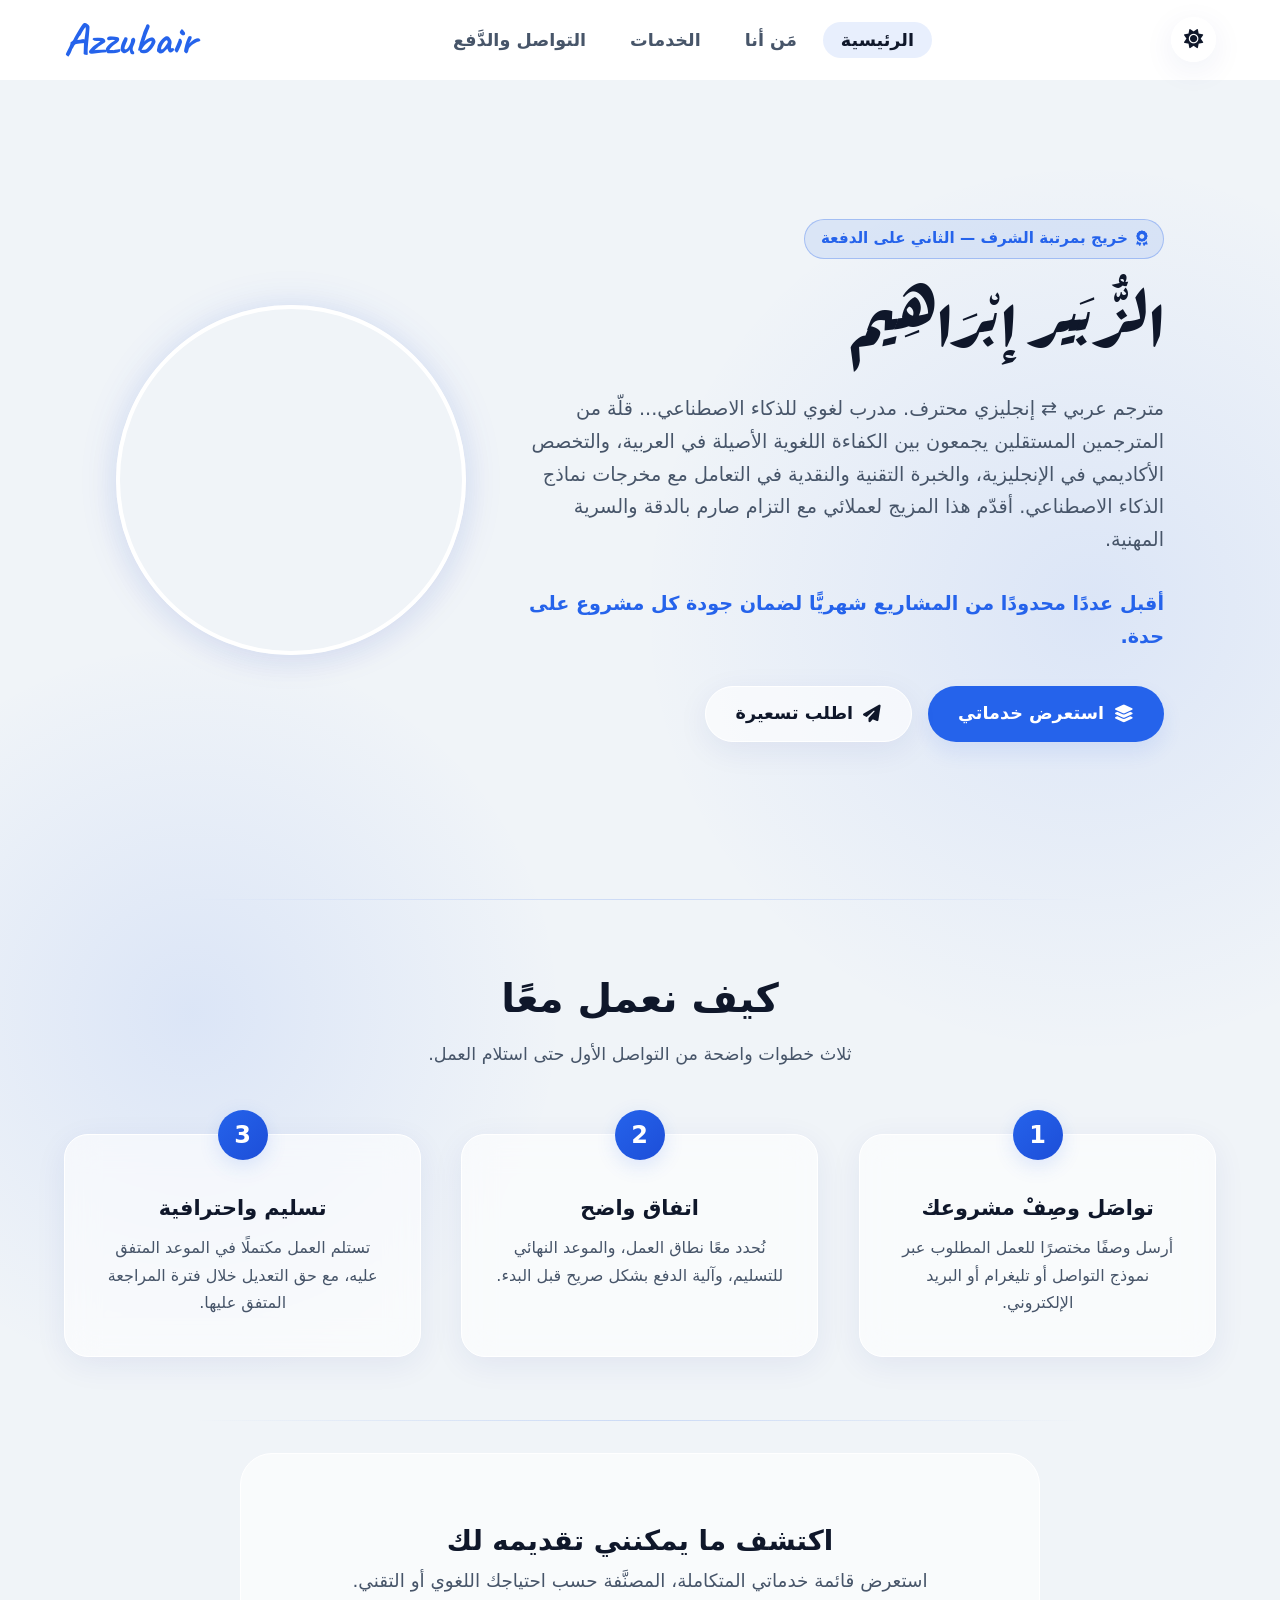
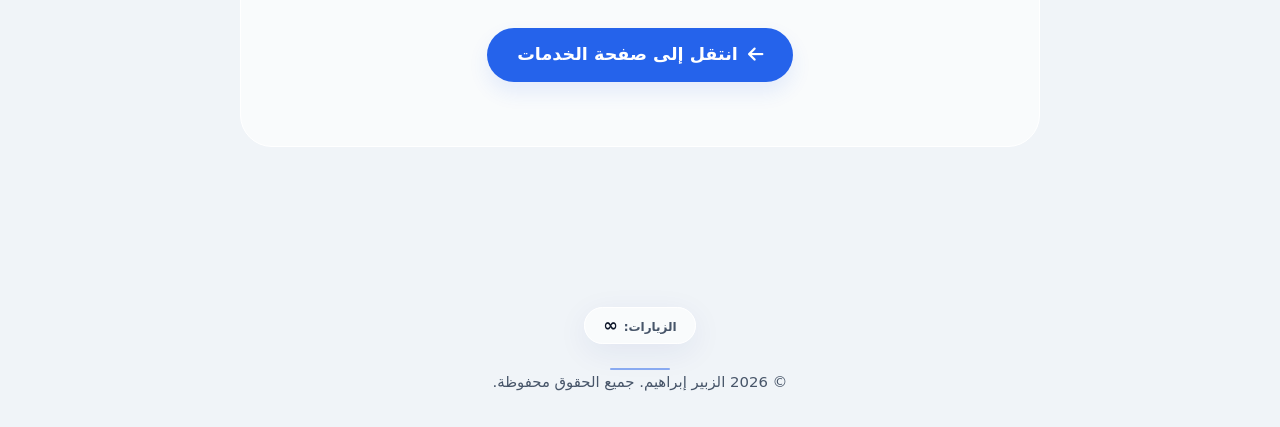
==== index.html @ 276cb972 "Update index.html" ====
<!DOCTYPE html>
<html lang="ar" dir="rtl">
<head>
  <meta charset="UTF-8" />
  <meta name="viewport" content="width=device-width, initial-scale=1.0" />
  <title>Azzubair | Freelancer</title>
  
  <meta name="description" content="مترجم عربي ⇄ إنجليزي محترف، مقيّم لغوي للذكاء الاصطناعي، ومُدرِّس لغة إنجليزية — خريج مرتبة الشرف، الثاني على الدفعة، جامعة طبرق. متاح للعمل المستقل عن بُعد." />
  <meta property="og:title" content="الزبير إبراهيم — مترجم ومدرب لغوي للذكاء الاصطناعي" />
  <meta property="og:description" content="مترجم عربي ⇄ إنجليزي محترف، خريج مرتبة الشرف، متاح للعمل المستقل عن بُعد." />
  <meta property="og:image" content="https://azzubairx.github.io/profile.jpg" />
  <meta property="og:type" content="website" />
  <meta property="og:url" content="https://azzubairx.github.io/" />

  <!-- سكربت تسريع المظهر لمنع وميض الشاشة (No-FOUC) -->
  <script>
    const savedTheme = localStorage.getItem('theme');
    const systemPrefersLight = window.matchMedia && window.matchMedia('(prefers-color-scheme: light)').matches;
    const currentTheme = savedTheme ? savedTheme : (systemPrefersLight ? 'light' : 'dark');
    document.documentElement.setAttribute('data-theme', currentTheme);
  </script>

  <script type="application/ld+json">
    {
      "@context": "https://schema.org",
      "@type": "Person",
      "name": "الزبير إبراهيم",
      "jobTitle": "مترجم ومدرب ذكاء اصطناعي",
      "url": "https://azzubairx.github.io",
      "address": {
        "@type": "PostalAddress",
        "addressLocality": "طبرق",
        "addressCountry": "LY"
      }
    }
  </script>

  <!-- Preconnect لتسريع الخطوط -->
  <link rel="preconnect" href="https://fonts.googleapis.com">
  <link rel="preconnect" href="https://fonts.gstatic.com" crossorigin>
  <link rel="stylesheet" href="https://cdnjs.cloudflare.com/ajax/libs/font-awesome/6.5.0/css/all.min.css" />
  <link rel="stylesheet" href="css/style.css" />
</head>
<body>

  <nav id="navbar">
    <div class="container">
      <a href="index.html" class="logo">Azzubair</a>
      <ul class="nav-links" id="navLinks">
        <li><a href="index.html" class="active">الرئيسية</a></li>
        <li><a href="about.html">مَن أنا</a></li>
        <li><a href="services.html">الخدمات</a></li>
        <li><a href="contact.html">التواصل والدَّفع</a></li>
      </ul>
      <div class="nav-controls">
        <button class="theme-toggle" id="themeToggle" aria-label="تبديل الوضع"><i class="fas fa-moon"></i></button>
        <button class="hamburger" id="hamburger" aria-label="القائمة"><i class="fas fa-bars"></i></button>
      </div>
    </div>
  </nav>

  <section id="hero">
    <div class="container hero-wrapper">
      <div class="hero-text reveal">
        <span class="authority-badge"><i class="fas fa-award"></i> خريج بمرتبة الشرف — الثاني على الدفعة</span>
        <h1>الزُّبَير إبْرَاهِيم</h1>
        <p>مترجم عربي ⇄ إنجليزي محترف. مدرب لغوي للذكاء الاصطناعي... قلّة من المترجمين المستقلين يجمعون بين الكفاءة اللغوية الأصيلة في العربية، والتخصص الأكاديمي في الإنجليزية، والخبرة التقنية والنقدية في التعامل مع مخرجات نماذج الذكاء الاصطناعي. أقدّم هذا المزيج لعملائي مع التزام صارم بالدقة والسرية المهنية.</p>
        <p class="scarcity-text">أقبل عددًا محدودًا من المشاريع شهريًّا لضمان جودة كل مشروع على حدة.</p>
        
        <div class="btn-group">
          <a href="services.html" class="btn btn-primary"><i class="fas fa-layer-group"></i> استعرض خدماتي</a>
          <a href="contact.html" class="btn btn-outline"><i class="fas fa-paper-plane"></i> اطلب تسعيرة</a>
        </div>
      </div>
      <div class="hero-image reveal">
        <img src="profile.jpg" alt="الزُّبير إبراهيم" loading="lazy" onerror="this.src='https://placehold.co/400x400/1E293B/3B82F6?text=Z'">
      </div>
    </div>
  </section>

  <section id="how-it-works">
    <div class="container">
      <div class="section-title reveal">
        <h2>كيف نعمل معًا</h2>
        <p>ثلاث خطوات واضحة من التواصل الأول حتى استلام العمل.</p>
      </div>
      <div class="steps-grid">
        <div class="step-card reveal">
          <div class="step-number">1</div>
          <h3>تواصَل وصِفْ مشروعك</h3>
          <p>أرسل وصفًا مختصرًا للعمل المطلوب عبر نموذج التواصل أو تليغرام أو البريد الإلكتروني.</p>
        </div>
        <div class="step-card reveal">
          <div class="step-number">2</div>
          <h3>اتفاق واضح</h3>
          <p>نُحدد معًا نطاق العمل، والموعد النهائي للتسليم، وآلية الدفع بشكل صريح قبل البدء.</p>
        </div>
        <div class="step-card reveal">
          <div class="step-number">3</div>
          <h3>تسليم واحترافية</h3>
          <p>تستلم العمل مكتملًا في الموعد المتفق عليه، مع حق التعديل خلال فترة المراجعة المتفق عليها.</p>
        </div>
      </div>
    </div>
  </section>

  <section style="padding-top: 0;">
    <div class="container">
      <div class="about-cta reveal">
        <h2>اكتشف ما يمكنني تقديمه لك</h2>
        <p style="color: var(--text-muted); margin-bottom: 2rem;">استعرض قائمة خدماتي المتكاملة، المصنَّفة حسب احتياجك اللغوي أو التقني.</p>
        <div class="btn-group" style="justify-content: center;">
          <a href="services.html" class="btn btn-primary"><i class="fas fa-arrow-left"></i> انتقل إلى صفحة الخدمات</a>
        </div>
      </div>
    </div>
  </section>

  <footer>
    <div class="container">
      
      <!-- 1. عداد الزيارات المصغّر -->
      <div class="glass-counter-wrapper reveal">
        <div class="glass-counter" title="إجمالي الزيارات">
          <div class="counter-data">
            <span class="counter-label">الزيارات:</span>
            <span class="counter-number" id="visit-count"><i class="fas fa-spinner fa-spin" style="font-size: 0.85rem;"></i></span>
          </div>
        </div>
      </div>

      <!-- 2. الخط الفاصل -->
      <div class="footer-divider"></div>

      <!-- 3. نص الحقوق -->
      <p class="copyright-text">© 2026 الزبير إبراهيم. جميع الحقوق محفوظة.</p>
      
    </div>
  </footer>

  <script data-goatcounter="https://azzubairx.goatcounter.com/count" async src="//gc.zgo.at/count.js"></script>

  <script>
 document.querySelectorAll('.reveal').forEach(el => el.classList.add('hidden'));
    
    const root = document.documentElement;
    const toggle = document.getElementById('themeToggle');
    const icon = toggle.querySelector('i');
    
    // ضبط الأيقونة حسب السمة المحملة
    if (root.getAttribute('data-theme') === 'light') { icon.className = 'fas fa-sun'; } else { icon.className = 'fas fa-moon'; }
    
    toggle.addEventListener('click', () => {
      const isDark = root.getAttribute('data-theme') === 'dark';
      const newTheme = isDark ? 'light' : 'dark';
      root.setAttribute('data-theme', newTheme);
      icon.className = isDark ? 'fas fa-sun' : 'fas fa-moon';
      localStorage.setItem('theme', newTheme);
    });

    window.matchMedia('(prefers-color-scheme: light)').addEventListener('change', (e) => {
      if (!localStorage.getItem('theme')) {
        const newTheme = e.matches ? 'light' : 'dark';
        root.setAttribute('data-theme', newTheme);
        icon.className = e.matches ? 'fas fa-sun' : 'fas fa-moon';
      }
    });

    const hamburger = document.getElementById('hamburger');
    const navLinks = document.getElementById('navLinks');
    const hamburgerIcon = hamburger.querySelector('i');
    hamburger.addEventListener('click', () => { navLinks.classList.toggle('active'); hamburgerIcon.className = navLinks.classList.contains('active') ? 'fas fa-times' : 'fas fa-bars'; });
    document.querySelectorAll('.nav-links a').forEach(link => { link.addEventListener('click', () => { navLinks.classList.remove('active'); hamburgerIcon.className = 'fas fa-bars'; }); });
    
    const revealObserver = new IntersectionObserver((entries, observer) => {
      entries.forEach(entry => { if (entry.isIntersecting) { entry.target.classList.remove('hidden'); entry.target.classList.add('active'); observer.unobserve(entry.target); } });
    }, { threshold: 0.1, rootMargin: "0px 0px -20px 0px" });
    document.querySelectorAll('.reveal').forEach(el => revealObserver.observe(el));
    
    const currentPath = window.location.pathname.split('/').pop();
    document.querySelectorAll('.nav-links a').forEach(link => {
      const href = link.getAttribute('href');
      if ((currentPath === '' && href === 'index.html') || href === currentPath) { link.classList.add('active'); }
    });
  </script>

<!-- سكربت العداد المباشر من GoatCounter -->
  <script>
    async function initGoatCounter() {
      const counterEl = document.getElementById('visit-count');
      if (!counterEl) return;
      
      try {
        const response = await fetch('https://azzubairx.goatcounter.com/counter/TOTAL.json');
        if (!response.ok) throw new Error('لا يمكن الوصول للعداد');
        
        const data = await response.json();
        const endCount = parseInt(data.count.replace(/,/g, ''), 10);
        
        let start = Math.max(0, endCount - 40);
        const duration = 1000; 
        const stepTime = Math.abs(Math.floor(duration / 40));
        
        const timer = setInterval(() => {
          start += 1;
          counterEl.innerText = start.toLocaleString('en-US');
          if (start >= endCount) {
            counterEl.innerText = data.count; 
            clearInterval(timer);
          }
        }, stepTime);
        
      } catch (err) {
        console.error("تعذر جلب عداد GoatCounter:", err);
        // عرض الرقم صفر فقط إذا حدث أي خطأ
        counterEl.innerText = '∞';
      }
    }
    
    // تشغيل العداد
    initGoatCounter();
  </script>
</body>
</html>
---- css/style.css ----
/* ============================================================
   AZZUBAIR IBRAHIM — MULTI-PAGE GLASSMORPHISM PORTFOLIO
   Theme: Tech Blue · Glass Effect · Casa + Rakkas
   ============================================================ */

@import url('https://fonts.googleapis.com/css2?family=Caveat:wght@700&display=swap');
@import url('https://fonts.googleapis.com/css2?family=Rakkas&display=swap');

/* ── تعريف الخط المخصص (Casa) ── */
@font-face {
  font-family: 'Casa';
  src: url('../fonts/Casa.ttf') format('truetype');
  font-weight: normal;
  font-style: normal;
  font-display: swap;
}
@font-face {
  font-family: 'Casa';
  src: url('../fonts/CasaB.ttf') format('truetype');
  font-weight: bold;
  font-style: normal;
  font-display: swap;
}
@font-face {
  font-family: 'Casa';
  src: url('../fonts/CasaI.ttf') format('truetype');
  font-weight: normal;
  font-style: italic;
  font-display: swap;
}

:root {
  /* الوضع الليلي */
  --bg-main: #0B1121;
  --bg-glass: rgba(30, 41, 59, 0.4);
  --bg-nav: rgba(11, 17, 33, 0.95);
  --primary: #3B82F6;
  --primary-hover: #60A5FA;
  --primary-glass: rgba(59, 130, 246, 0.15);
  --text-main: #F8FAFC;
  --text-muted: #94A3B8;
  --border-glass: rgba(255, 255, 255, 0.08);
  --border-primary: rgba(59, 130, 246, 0.3);
  --shadow-glass: 0 8px 32px 0 rgba(0, 0, 0, 0.3);
  
  --space-xs: 0.5rem;
  --space-sm: 1rem;
  --space-md: 1.5rem;
  --space-lg: 2.5rem;
  --space-xl: 4rem;
  --primary-glow: rgba(59, 130, 246, 0.25);
  --shadow-hover: 0 16px 40px 0 rgba(59, 130, 246, 0.18);
}

[data-theme="light"] {
  /* الوضع النهاري */
  --bg-main: #F0F4F8;
  --bg-glass: rgba(255, 255, 255, 0.6);
  --bg-nav: rgba(255, 255, 255, 0.95);
  --primary: #2563EB;
  --primary-hover: #1D4ED8;
  --primary-glass: rgba(37, 99, 235, 0.1);
  --text-main: #0F172A;
  --text-muted: #475569;
  --border-glass: rgba(255, 255, 255, 1);
  --border-primary: rgba(37, 99, 235, 0.3);
  --shadow-glass: 0 8px 32px 0 rgba(31, 38, 135, 0.07);
  
  --primary-glow: rgba(37, 99, 235, 0.15);
  --shadow-hover: 0 16px 40px 0 rgba(37, 99, 235, 0.14);
}

/* ── 1. BASE & RESET ── */
*, *::before, *::after { margin: 0; padding: 0; box-sizing: border-box; }
html { scroll-behavior: smooth; max-width: 100vw; width: 100%; overflow-x: hidden; }

@media (prefers-reduced-motion: reduce) {
  *, *::before, *::after {
    animation-duration: 0.01ms !important; animation-iteration-count: 1 !important;
    transition-duration: 0.01ms !important; scroll-behavior: auto !important;
  }
  .reveal { opacity: 1 !important; transform: none !important; }
}

body {
  font-family: 'Casa', system-ui, -apple-system, sans-serif !important;
  font-size: 1.15rem; 
  background-color: var(--bg-main); color: var(--text-main);
  line-height: 1.7; direction: rtl;
  text-rendering: optimizeLegibility;
  -webkit-font-smoothing: antialiased;
  -moz-osx-font-smoothing: grayscale;
  transition: background-color 0.4s cubic-bezier(0.4, 0, 0.2, 1), color 0.4s cubic-bezier(0.4, 0, 0.2, 1);
  background-image: radial-gradient(circle at 15% 50%, var(--primary-glass), transparent 25%), radial-gradient(circle at 85% 30%, var(--primary-glass), transparent 25%);
  word-wrap: break-word;
}

a, .btn, .logo, .nav-links a { text-decoration: none !important; color: inherit; outline: none; }
ul { list-style: none; }
.container { width: 100%; max-width: 1200px; margin: 0 auto; padding: 0 24px; }

::-webkit-scrollbar { width: 6px; }
::-webkit-scrollbar-track { background: var(--bg-main); }
::-webkit-scrollbar-thumb { background: var(--border-primary); border-radius: 3px; }
::-webkit-scrollbar-thumb:hover { background: var(--primary); }

:focus-visible { outline: 2px solid var(--primary); outline-offset: 3px; border-radius: 4px; }

/* ── 2. NAVBAR ── */
nav {
  position: fixed; top: 0; left: 0; right: 0; background: var(--bg-nav);
  backdrop-filter: blur(16px); -webkit-backdrop-filter: blur(16px);
  border-bottom: 1px solid var(--border-glass); height: 80px; display: flex; align-items: center;
  z-index: 1000; transition: background-color 0.4s ease;
}
nav .container { display: flex; justify-content: space-between; align-items: center; flex-direction: row-reverse; }
.logo { font-family: 'Caveat', cursive !important; font-size: 2.8rem; font-weight: 700; color: var(--primary) !important; direction: ltr; }
.nav-links { display: flex; gap: 0.5rem; align-items: center; }

/* التعديل الجديد للـ Navbar Active/Hover */
.nav-links a { 
  font-weight: bold; font-size: 1.1rem; color: var(--text-muted) !important; 
  transition: all 0.3s ease; padding: 8px 18px; border-radius: 25px;
}
.nav-links a:hover, .nav-links a.active { 
  color: var(--text-main) !important; 
  background-color: var(--primary-glass);
}

.nav-controls { display: flex; align-items: center; gap: 1rem; flex-direction: row-reverse; }
.theme-toggle {
  background: var(--bg-glass); backdrop-filter: blur(10px); border: 1px solid var(--border-glass);
  color: var(--text-main); width: 45px; height: 45px; border-radius: 50%;
  cursor: pointer; display: flex; align-items: center; justify-content: center;
  font-size: 1.2rem; transition: all 0.3s ease; box-shadow: var(--shadow-glass);
}
.theme-toggle:hover { background: var(--primary); color: #fff; border-color: var(--primary); transform: rotate(30deg); }
.hamburger { display: none; background: none; border: none; color: var(--text-main); font-size: 1.8rem; cursor: pointer; }

/* ── 3. HERO SECTION (HOME & PAGES) ── */
#hero { min-height: 100vh; display: flex; align-items: center; padding-top: 120px; padding-bottom: 60px; }
.hero-wrapper { display: flex; align-items: center; justify-content: center; gap: 3rem; width: 100%; }
.hero-text { flex: 1; max-width: 650px; }

/* التعديل الجديد لعناوين الصفحات */
.hero-text h1 { font-family: 'Rakkas', serif !important; font-weight: 400; line-height: 1.2; color: var(--text-main); font-size: clamp(3rem, 6vw, 4.5rem); margin-bottom: 1.5rem; }
.page-hero h1 { font-family: 'Casa', system-ui, -apple-system, sans-serif !important; font-weight: bold !important; line-height: 1.3; font-size: clamp(2.5rem, 5vw, 4rem); color: var(--primary); margin-bottom: 1rem; }

.hero-text p { font-size: 1.2rem; color: var(--text-muted); margin-bottom: 2rem; }
.page-hero { padding-top: 140px; padding-bottom: 40px; text-align: center; }
.page-hero p { font-size: 1.2rem; color: var(--text-muted); max-width: 700px; margin: 0 auto; }

.btn-group { display: flex; gap: 1rem; flex-wrap: wrap; }
.btn {
  padding: 12px 30px; border-radius: 50px; font-size: 1.1rem; font-weight: bold;
  display: inline-flex; align-items: center; gap: 10px; border: none !important; cursor: pointer;
  transition: all 0.3s ease; backdrop-filter: blur(10px);
}
.btn-primary { background: var(--primary); color: #fff !important; box-shadow: 0 10px 20px var(--primary-glass); }
.btn-primary:hover { background: var(--primary-hover); transform: translateY(-3px); box-shadow: 0 15px 25px var(--primary-glass); }
.btn-outline { background: var(--bg-glass); color: var(--text-main) !important; border: 1px solid var(--border-glass) !important; box-shadow: var(--shadow-glass); }
.btn-outline:hover { border-color: var(--primary) !important; color: var(--primary) !important; transform: translateY(-3px); }

.hero-image { display: flex; justify-content: center; min-height: 350px; }
.hero-image img {
  width: 350px !important; height: 350px !important; aspect-ratio: 1 / 1 !important; object-fit: cover !important;
  border-radius: 50% !important; border: 4px solid var(--border-glass); 
  box-shadow: var(--shadow-glass), 0 0 40px var(--primary-glass); transition: all 0.4s ease;
}
.hero-image img:hover { transform: scale(1.02); border-color: var(--primary); }

.authority-badge {
  display: inline-flex; align-items: center; gap: 8px; background: var(--primary-glass); color: var(--primary);
  padding: 6px 16px; border-radius: 50px; font-weight: bold; font-size: 0.95rem; margin-bottom: 1.5rem; border: 1px solid var(--border-primary);
}
.scarcity-text { color: var(--primary) !important; font-weight: bold; margin-bottom: 2rem !important; }

/* ── 4. HOW WE WORK & SERVICES ── */
.steps-grid { display: grid; grid-template-columns: repeat(auto-fit, minmax(250px, 1fr)); gap: var(--space-lg); }
.step-card {
  background: var(--bg-glass); backdrop-filter: blur(16px); border: 1px solid var(--border-glass);
  border-radius: 24px; padding: 2.5rem 2rem; text-align: center; position: relative; box-shadow: var(--shadow-glass); transition: all 0.3s ease;
}
.step-card:hover { transform: translateY(-6px); border-color: var(--border-primary); box-shadow: var(--shadow-hover); }
.step-number {
  width: 50px; height: 50px; color: #fff; border-radius: 50%;
  display: flex; align-items: center; justify-content: center; font-size: 1.5rem; font-weight: bold;
  position: absolute; top: -25px; left: 50%; transform: translateX(-50%);
  background: linear-gradient(135deg, var(--primary), var(--primary-hover)); box-shadow: 0 6px 20px var(--primary-glow);
}
.step-card h3 { color: var(--text-main); margin-top: 1rem; margin-bottom: 0.5rem; font-size: 1.3rem;}
.step-card p { color: var(--text-muted); font-size: 1rem; margin-bottom: 0; }

section { padding: var(--space-xl) 0; position: relative; }
section:not(:last-of-type)::after {
  content: ''; position: absolute; bottom: 0; left: 15%; right: 15%; height: 1px;
  background: linear-gradient(90deg, transparent, var(--border-primary), transparent); opacity: 0.6;
}

.section-title { text-align: center; margin-bottom: 4rem; }
.section-title h2 { font-size: 2.5rem; color: var(--text-main); margin-bottom: 0.5rem; font-weight: bold; }
.section-title p { font-size: 1.1rem; color: var(--text-muted); }
.category-title { font-size: 1.5rem; color: var(--text-main); margin-top: 3rem; margin-bottom: 1.5rem; padding-bottom: 10px; border-bottom: 2px solid var(--primary-glass); display: inline-block; font-weight: bold; }

.services-grid { display: grid; grid-template-columns: repeat(auto-fill, minmax(280px, 1fr)); gap: 2rem; align-items: stretch; }
.service-card {
  background: var(--bg-glass); backdrop-filter: blur(16px); border: 1px solid var(--border-glass);
  border-radius: 28px; padding: 2.5rem 2rem; display: flex; flex-direction: column; box-shadow: var(--shadow-glass); transition: all 0.3s ease; height: 100%;
}
.service-card:hover { transform: translateY(-8px); border-color: var(--border-primary); }

.service-icon {
  width: 70px; height: 70px; background: var(--primary-glass); color: var(--primary); border-radius: 50%;
  display: flex; align-items: center; justify-content: center; font-size: 1.8rem; margin-bottom: 1.5rem; flex-shrink: 0;
  border: 1px solid var(--border-primary); transition: all 0.3s ease;
}
.service-card:hover .service-icon { background: var(--primary); color: #fff; transform: scale(1.08); }

.service-content { display: flex; flex-direction: column; flex-grow: 1; }
.service-content h3 { font-size: 1.3rem; color: var(--text-main); margin-bottom: 0.8rem; font-weight: bold; }
.service-content p { font-size: 1rem; color: var(--text-muted); flex-grow: 1; margin-bottom: 10px; }
.why-me {
  display: block; margin-top: auto; padding-top: 1rem; opacity: 0.9; color: var(--primary);
  border-top: 1px solid var(--border-primary); font-size: 0.95rem; font-weight: bold;
}

/* ── 5. PAYMENTS & TERMS ── */
.payments-grid { display: grid; grid-template-columns: repeat(auto-fit, minmax(240px, 1fr)); gap: 2rem; }
.payment-card {
  background: var(--bg-glass); backdrop-filter: blur(14px); -webkit-backdrop-filter: blur(14px);
  border: 1px solid var(--border-glass); border-radius: 16px; padding: 2rem;
  display: flex; flex-direction: column; align-items: center; justify-content: center; gap: 1.5rem;
  box-shadow: var(--shadow-glass); transition: all 0.3s ease;
}
.payment-card:hover { transform: translateY(-5px); border-color: var(--primary); }
.pay-logo-wrapper { height: 60px; width: 100%; display: flex; justify-content: center; align-items: center; }
.pay-logo { max-height: 100%; max-width: 100%; object-fit: contain; }
.payment-card span { font-weight: bold; font-size: 1.1rem; color: var(--text-main); text-align: center; }
.cash-icon { font-size: 3rem; color: #10B981; }

.terms-grid { display: grid; grid-template-columns: repeat(auto-fit, minmax(280px, 1fr)); gap: 2rem; }
.term-card {
  background: var(--bg-glass); backdrop-filter: blur(16px); border: 1px solid var(--border-glass);
  border-radius: 24px; padding: 2rem; display: flex; align-items: flex-start; gap: 1.5rem;
  box-shadow: var(--shadow-glass); transition: all 0.3s ease;
}
.term-card:hover { transform: translateY(-5px); border-color: var(--primary); }
.term-icon { font-size: 2rem; color: var(--primary); flex-shrink: 0; margin-top: 5px; }
.term-content h3 { font-size: 1.25rem; color: var(--text-main); margin-bottom: 0.5rem; font-weight: bold; }
.term-content p { font-size: 1rem; color: var(--text-muted); }

/* ── 6. CONTACT & FORM ── */
.contact-box {
  background: var(--bg-glass); backdrop-filter: blur(20px); border: 1px solid var(--border-glass);
  border-radius: 32px; padding: 4rem 2rem; text-align: center; box-shadow: var(--shadow-glass);
  max-width: 900px; margin: 0 auto;
}
.contact-form { max-width: 600px; margin: 0 auto 2rem auto; display: flex; flex-direction: column; gap: 1rem; text-align: right; }
.form-group { display: flex; gap: 1rem; }
.contact-form label { font-size: 0.95rem; color: var(--text-muted); font-weight: bold; width: 100%; }
.contact-form input, .contact-form textarea {
  width: 100%; background: var(--bg-main); border: 1px solid var(--border-glass); padding: 12px 20px;
  border-radius: 12px; color: var(--text-main); font-family: inherit; font-size: 1rem; transition: all 0.3s ease;
  margin-top: 5px;
}
.contact-form input:focus, .contact-form textarea:focus { outline: none; border-color: var(--primary); box-shadow: 0 0 0 3px var(--primary-glass); }

.form-submit { 
  width: 100%; justify-content: center; border-radius: 50px !important; 
  padding: 15px; font-size: 1.15rem; margin-top: 10px; letter-spacing: 0.5px;
}

.divider { display: flex; align-items: center; text-align: center; color: var(--text-muted); margin: 2rem 0; }
.divider::before, .divider::after { content: ''; flex: 1; border-bottom: 1px solid var(--border-glass); }
.divider span { padding: 0 10px; font-size: 0.95rem; }

.contact-links { display: flex; justify-content: center; flex-wrap: wrap; gap: 1.5rem; }
.contact-item {
  background: var(--bg-main); border: 1px solid var(--border-glass) !important;
  padding: 1rem 2rem; border-radius: 50px; font-weight: bold; font-size: 1.1rem; color: var(--text-main) !important;
  display: flex; align-items: center; gap: 10px; transition: all 0.3s ease;
}
.contact-item:hover { background: var(--primary); color: #fff !important; border-color: var(--primary) !important; transform: translateY(-3px); }
.contact-links div.contact-item { padding: 0.4rem 1rem; font-size: 0.9rem; width: fit-content; height: fit-content; align-self: center; opacity: 0.85; }

/* ── 7. ABOUT PAGE STYLES ── */
.about-card {
  background: var(--bg-glass); backdrop-filter: blur(16px); border: 1px solid var(--border-glass);
  border-radius: 28px; padding: 3rem; box-shadow: var(--shadow-glass); margin-bottom: 2rem;
}
.about-card-wrapper { display: flex; align-items: center; gap: 3rem; }
.about-text-content { flex: 1; }
.about-image-content { flex-shrink: 0; display: flex; justify-content: center; }
.about-profile-img {
  width: 280px !important; height: 280px !important; aspect-ratio: 1 / 1 !important; object-fit: cover !important;
  border-radius: 50% !important; border: 4px solid var(--border-glass); box-shadow: var(--shadow-glass), 0 0 30px var(--primary-glass);
}
.personal-voice {
  font-size: 1.2rem; color: var(--text-main); font-style: italic; margin: 1.5rem 0;
  line-height: 1.8; border-right: 4px solid var(--primary); padding-right: 15px;
  background: var(--primary-glass); padding: 15px 20px 15px 15px; border-radius: 12px;
}
.page-nav { display: flex; justify-content: center; flex-wrap: wrap; gap: 10px; margin-bottom: 3rem; }
.page-nav a {
  background: var(--bg-glass); border: 1px solid var(--border-glass) !important; padding: 8px 20px;
  border-radius: 50px; font-size: 0.95rem; font-weight: bold; color: var(--text-main) !important; transition: all 0.3s ease;
}
.page-nav a:hover { background: var(--primary); color: #fff !important; border-color: var(--primary) !important; transform: translateY(-2px); }

/* التصميم الجديد لبحث التخرج */
.research-highlight {
  background: linear-gradient(135deg, var(--bg-glass) 0%, var(--primary-glass) 100%);
  backdrop-filter: blur(20px); border: 1px solid var(--border-primary); border-right: 4px solid var(--primary);
  border-radius: 24px; padding: 3rem 4rem 3rem 2.5rem; margin-bottom: 4rem; box-shadow: 0 10px 30px rgba(0,0,0,0.1); position: relative; overflow: hidden;
}
.research-highlight::before {
  content: ''; position: absolute; top: -50px; right: -50px; width: 200px; height: 200px; background: var(--primary); filter: blur(100px); opacity: 0.2; z-index: 0;
}
.research-highlight > * { position: relative; z-index: 1; }
.research-highlight i.fa-quote-right {
  position: absolute; top: 20px; right: 20px; font-size: 6rem; color: var(--primary); opacity: 0.1; transform: rotate(10deg);
}
.research-highlight h3 { font-size: 1.5rem; color: var(--text-main); margin-bottom: 15px; font-weight: bold; }
.research-highlight p { color: var(--text-muted); font-size: 1.05rem; line-height: 1.8; }
.research-highlight ul { color: var(--text-muted); padding-right: 30px; line-height: 1.8; font-size: 1.05rem; margin-top: 15px; }
.research-highlight ul li { margin-bottom: 10px; position: relative; }
.research-highlight ul li::marker { color: var(--primary); font-weight: bold; }
.research-conclusion { margin-top: 25px; padding-top: 20px; border-top: 1px dashed var(--border-primary); font-weight: bold; color: var(--primary); font-size: 1.1rem; }

.subsection-title { font-size: 1.8rem; color: var(--text-main); margin-bottom: 2rem; text-align: center; font-weight: bold; }

.resume-grid { display: grid; grid-template-columns: repeat(auto-fit, minmax(280px, 1fr)); gap: 3rem; }
.resume-header { display: flex; align-items: center; gap: 15px; margin-bottom: 2rem; color: var(--primary); }
.resume-header h3 { font-size: 1.6rem; color: var(--text-main); font-weight: bold; }
.resume-header i { font-size: 2rem; }

.timeline { border-right: 3px solid var(--border-primary); padding-right: 20px; }
.timeline-item { position: relative; margin-bottom: 2.5rem; }
.timeline-item::before {
  content: ''; position: absolute; top: 8px; right: -29px; width: 15px; height: 15px;
  background: var(--bg-main); border: 3px solid var(--primary); border-radius: 50%;
  transition: background 0.3s ease;
}
.timeline-item:hover::before { background: var(--primary); }
.timeline-item h4 { font-size: 1.3rem; color: var(--text-main); margin-bottom: 5px; font-weight: bold;}
.timeline-date {
  display: inline-block; background: var(--bg-glass); padding: 4px 12px; border-radius: 20px;
  font-size: 0.95rem; color: var(--primary); margin-bottom: 10px; border: 1px solid var(--border-glass);
}
.timeline-item p { color: var(--text-muted); font-size: 1rem; line-height: 1.6; }

/* التصميم الجديد للجوائز والشهادات (Cards) */
.awards-container { display: flex; flex-direction: column; gap: 12px; margin-top: 15px; }
.award-card {
  background: var(--bg-glass); border: 1px solid var(--border-glass); padding: 14px 18px; border-radius: 16px;
  display: flex; align-items: center; gap: 15px; box-shadow: var(--shadow-glass); transition: all 0.3s ease; backdrop-filter: blur(10px);
}
.award-card:hover { transform: translateX(-5px); border-color: var(--primary); box-shadow: var(--shadow-hover); }
.award-icon {
  background: var(--primary-glass); color: var(--primary); width: 45px; height: 45px; border-radius: 50%;
  display: flex; align-items: center; justify-content: center; font-size: 1.3rem; flex-shrink: 0; border: 1px solid var(--border-primary);
}
.award-text { font-size: 0.95rem; color: var(--text-muted); line-height: 1.5; }
.award-text strong { color: var(--text-main); display: block; font-size: 1.05rem; margin-bottom: 2px; }

/* قسم اللغات */
.lang-container { display: flex; flex-wrap: wrap; gap: 12px; margin-top: 10px; }
.lang-tag {
  background: var(--bg-glass); border: 1px solid var(--border-glass); color: var(--text-main);
  padding: 8px 18px; border-radius: 50px; font-size: 1rem; display: inline-flex; align-items: center; gap: 8px; box-shadow: var(--shadow-glass);
}
.lang-tag strong { color: var(--primary); }

.competency-tags { display: flex; flex-direction: column; gap: 10px; margin-top: 15px; }
.comp-tag {
  background: var(--bg-main); border: 1px solid var(--border-glass); color: var(--text-muted);
  padding: 10px 14px; border-radius: 12px; font-size: 0.95rem; line-height: 1.5; transition: all 0.3s ease; display: block;
}
.comp-tag:hover { border-color: var(--primary); color: var(--text-main); transform: translateX(-5px); }
.hidden-tag { display: none; }
.competency-tags.expanded .hidden-tag { display: block; animation: fadeIn 0.4s ease; }
.expand-tags-btn {
  background: transparent; border: none; color: var(--primary); font-family: inherit;
  font-size: 0.95rem; font-weight: bold; cursor: pointer; display: inline-flex;
  align-items: center; gap: 8px; margin-top: 8px; padding: 5px 10px; border-radius: 8px; transition: all 0.3s ease;
}
.expand-tags-btn:hover { background: var(--primary-glass); }
.expand-tags-btn.active i { transform: rotate(180deg); }
@keyframes fadeIn { from { opacity: 0; transform: translateY(-10px); } to { opacity: 1; transform: translateY(0); } }

.about-cta { text-align: center; padding: 4rem 2rem; background: var(--bg-glass); border-radius: 32px; border: 1px solid var(--border-glass); margin: 2rem auto; max-width: 800px; }

/* ── 8. FOOTER & ANIMATIONS ── */
footer::before {
  content: ''; display: block; width: 60px; height: 2px;
  background: var(--primary); margin: 0 auto 1.5rem; border-radius: 2px; opacity: 0.5;
}
footer { text-align: center; padding: 2rem; color: var(--text-muted); position: relative; font-size: 0.93rem; }
.reveal { transition: opacity 0.8s ease-out, transform 0.8s ease-out; will-change: opacity, transform; }
.reveal.hidden { opacity: 0; transform: translateY(30px); }
.reveal.active { opacity: 1; transform: translateY(0); }

/* ── 9. RESPONSIVE ── */
@media (max-width: 992px) {
  .hero-wrapper { flex-direction: column-reverse; text-align: center; }
  .btn-group { justify-content: center; }
  .hero-image img { width: 300px !important; height: 300px !important; }
}
@media (max-width: 768px) {
  body { background-attachment: scroll; background-image: radial-gradient(circle at 50% 20%, var(--primary-glass), transparent 40%); }
  .hamburger { display: block; }
  .nav-links {
    position: fixed; top: 80px; left: 0; right: 0;
    background: var(--bg-nav); backdrop-filter: blur(20px); border-bottom: 1px solid var(--border-glass);
    flex-direction: column; padding: 2rem; gap: 1.5rem; align-items: stretch;
    clip-path: circle(0% at top right); transition: clip-path 0.4s ease-in-out;
  }
  .nav-links.active { clip-path: circle(150% at top right); }
  .nav-links a { font-size: 1.2rem; display: block; text-align: center; }
  .form-group { flex-direction: column; }
  .contact-item { width: 100%; justify-content: center; }
  .terms-grid { grid-template-columns: 1fr; }
  .term-card { flex-direction: column; align-items: center; text-align: center; }
  .term-icon { margin-top: 0; margin-bottom: 1rem; }
  .about-card { padding: 1.5rem; }
  .about-card-wrapper { flex-direction: column-reverse; text-align: center; gap: 2rem;}
  .personal-voice { text-align: right; font-size: 1.1rem; }
  .about-profile-img { width: 220px !important; height: 220px !important; margin: 0 auto; }
  .research-highlight { padding: 2rem 1.5rem 2rem 1.5rem; margin: 2rem 0; }
  .resume-grid { grid-template-columns: 1fr; gap: 2rem; }
}
@media (max-width: 480px) {
  .container { padding: 0 16px; }
  .btn { padding: 11px 22px; font-size: 1.05rem; }
  .section-title h2 { font-size: 1.8rem; }
  .contact-box { padding: 2rem 1rem; }
}

/* ── 10. GOATCOUNTER VISITOR COUNTER (MINIMAL) ── */
.glass-counter-wrapper {
  display: flex;
  justify-content: center;
  margin-top: 1.5rem; /* تقريب العداد من نص الحقوق */
  margin-bottom: 1.5rem; /* إعطاء مسافة للخط الفاصل */
  opacity: 0.85;
}
.glass-counter {
  display: inline-flex;
  align-items: center;
  background: var(--bg-glass);
  backdrop-filter: blur(16px);
  -webkit-backdrop-filter: blur(16px);
  border: 1px solid var(--border-glass);
  padding: 6px 18px; /* تصغير الهوامش بشكل كبير */
  border-radius: 50px;
  box-shadow: var(--shadow-glass);
  transition: all 0.4s ease;
}
.glass-counter:hover {
  transform: translateY(-2px);
  border-color: var(--primary);
  box-shadow: 0 5px 20px var(--primary-glass);
  opacity: 1;
}
.counter-data {
  text-align: center; /* توسيط النص بعد إزالة الأيقونة */
  line-height: 1.3;
}
.counter-label {
  font-size: 0.75rem; /* تصغير النص */
  color: var(--text-muted);
  font-weight: bold;
}
.counter-number {
  font-size: 1.1rem; /* تصغير الرقم */
  color: var(--text-main);
  font-weight: bold;
  font-family: system-ui, -apple-system, sans-serif;
  letter-spacing: 1px;
  direction: ltr; 
}

/* تصميم الخط الفاصل الجديد */
.footer-divider {
  display: block;
  width: 60px;
  height: 2px;
  background: var(--primary);
  margin: 0 auto; /* توسيط الخط */
  border-radius: 2px;
  opacity: 0.5;
}

/* تعديل بسيط على الفوتر لإزالة الخط القديم */
footer {
  text-align: center;
  padding: 2.5rem 0 2rem 0; /* تعديل الهوامش لتناسب الترتيب الجديد */
  color: var(--text-muted);
  position: relative;
  font-size: 0.93rem;
}
footer::before {
  content: none; /* إيقاف الخط القديم الذي كان يظهر تلقائياً */
}
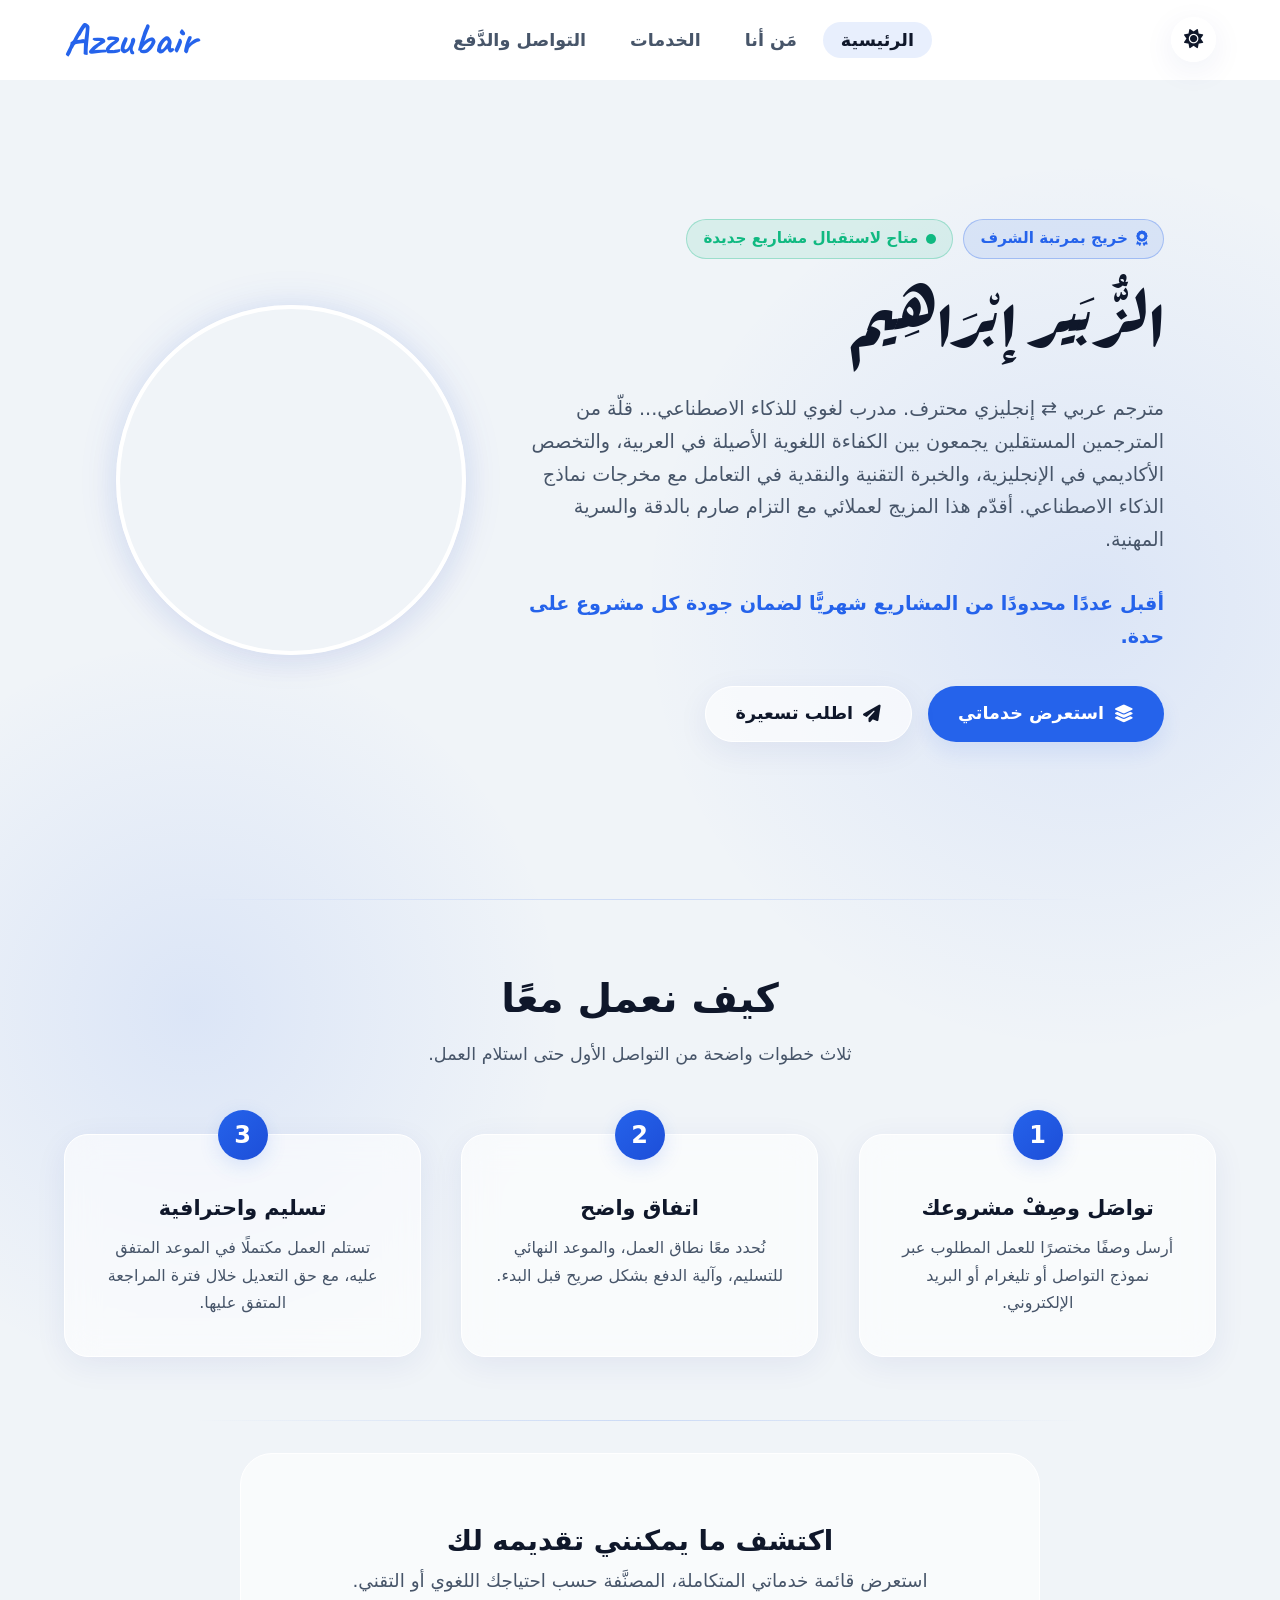
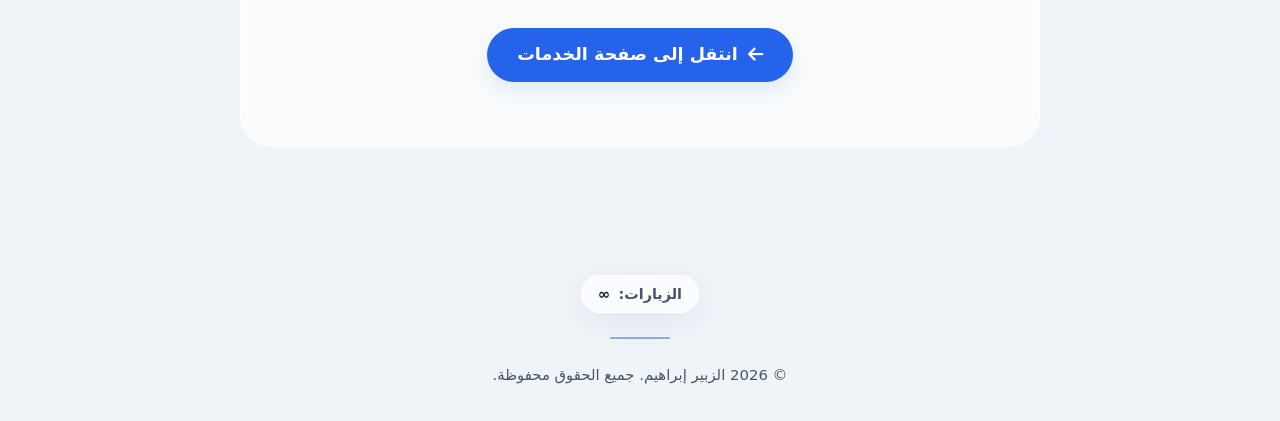
==== commit 7bd89b21: "Update index.html" ====
--- a/index.html
+++ b/index.html
@@ -6,13 +6,7 @@
   <title>Azzubair | Freelancer</title>
   
   <meta name="description" content="مترجم عربي ⇄ إنجليزي محترف، مقيّم لغوي للذكاء الاصطناعي، ومُدرِّس لغة إنجليزية — خريج مرتبة الشرف، الثاني على الدفعة، جامعة طبرق. متاح للعمل المستقل عن بُعد." />
-  <meta property="og:title" content="الزبير إبراهيم — مترجم ومدرب لغوي للذكاء الاصطناعي" />
-  <meta property="og:description" content="مترجم عربي ⇄ إنجليزي محترف، خريج مرتبة الشرف، متاح للعمل المستقل عن بُعد." />
-  <meta property="og:image" content="https://azzubairx.github.io/profile.jpg" />
-  <meta property="og:type" content="website" />
-  <meta property="og:url" content="https://azzubairx.github.io/" />
-
-  <!-- سكربت تسريع المظهر لمنع وميض الشاشة (No-FOUC) -->
+  
   <script>
     const savedTheme = localStorage.getItem('theme');
     const systemPrefersLight = window.matchMedia && window.matchMedia('(prefers-color-scheme: light)').matches;
@@ -20,22 +14,6 @@
     document.documentElement.setAttribute('data-theme', currentTheme);
   </script>
 
-  <script type="application/ld+json">
-    {
-      "@context": "https://schema.org",
-      "@type": "Person",
-      "name": "الزبير إبراهيم",
-      "jobTitle": "مترجم ومدرب ذكاء اصطناعي",
-      "url": "https://azzubairx.github.io",
-      "address": {
-        "@type": "PostalAddress",
-        "addressLocality": "طبرق",
-        "addressCountry": "LY"
-      }
-    }
-  </script>
-
-  <!-- Preconnect لتسريع الخطوط -->
   <link rel="preconnect" href="https://fonts.googleapis.com">
   <link rel="preconnect" href="https://fonts.gstatic.com" crossorigin>
   <link rel="stylesheet" href="https://cdnjs.cloudflare.com/ajax/libs/font-awesome/6.5.0/css/all.min.css" />
@@ -62,7 +40,12 @@
   <section id="hero">
     <div class="container hero-wrapper">
       <div class="hero-text reveal">
-        <span class="authority-badge"><i class="fas fa-award"></i> خريج بمرتبة الشرف — الثاني على الدفعة</span>
+        <!-- الشارات -->
+        <div style="display: flex; gap: 10px; flex-wrap: wrap;">
+          <span class="authority-badge"><i class="fas fa-award"></i> خريج بمرتبة الشرف</span>
+          <span class="availability-badge"><span class="pulse-dot"></span> متاح لاستقبال مشاريع جديدة</span>
+        </div>
+        
         <h1>الزُّبَير إبْرَاهِيم</h1>
         <p>مترجم عربي ⇄ إنجليزي محترف. مدرب لغوي للذكاء الاصطناعي... قلّة من المترجمين المستقلين يجمعون بين الكفاءة اللغوية الأصيلة في العربية، والتخصص الأكاديمي في الإنجليزية، والخبرة التقنية والنقدية في التعامل مع مخرجات نماذج الذكاء الاصطناعي. أقدّم هذا المزيج لعملائي مع التزام صارم بالدقة والسرية المهنية.</p>
         <p class="scarcity-text">أقبل عددًا محدودًا من المشاريع شهريًّا لضمان جودة كل مشروع على حدة.</p>
@@ -118,8 +101,6 @@
 
   <footer>
     <div class="container">
-      
-      <!-- 1. عداد الزيارات المصغّر -->
       <div class="glass-counter-wrapper reveal">
         <div class="glass-counter" title="إجمالي الزيارات">
           <div class="counter-data">
@@ -128,26 +109,22 @@
           </div>
         </div>
       </div>
-
-      <!-- 2. الخط الفاصل -->
       <div class="footer-divider"></div>
-
-      <!-- 3. نص الحقوق -->
       <p class="copyright-text">© 2026 الزبير إبراهيم. جميع الحقوق محفوظة.</p>
-      
     </div>
   </footer>
 
+  <!-- زر العودة للأعلى -->
+  <button id="scrollTopBtn" class="scroll-top-btn" aria-label="العودة للأعلى"><i class="fas fa-arrow-up"></i></button>
+
   <script data-goatcounter="https://azzubairx.goatcounter.com/count" async src="//gc.zgo.at/count.js"></script>
-
   <script>
- document.querySelectorAll('.reveal').forEach(el => el.classList.add('hidden'));
+    document.querySelectorAll('.reveal').forEach(el => el.classList.add('hidden'));
     
     const root = document.documentElement;
     const toggle = document.getElementById('themeToggle');
     const icon = toggle.querySelector('i');
     
-    // ضبط الأيقونة حسب السمة المحملة
     if (root.getAttribute('data-theme') === 'light') { icon.className = 'fas fa-sun'; } else { icon.className = 'fas fa-moon'; }
     
     toggle.addEventListener('click', () => {
@@ -158,66 +135,41 @@
       localStorage.setItem('theme', newTheme);
     });
 
-    window.matchMedia('(prefers-color-scheme: light)').addEventListener('change', (e) => {
-      if (!localStorage.getItem('theme')) {
-        const newTheme = e.matches ? 'light' : 'dark';
-        root.setAttribute('data-theme', newTheme);
-        icon.className = e.matches ? 'fas fa-sun' : 'fas fa-moon';
-      }
-    });
-
     const hamburger = document.getElementById('hamburger');
     const navLinks = document.getElementById('navLinks');
     const hamburgerIcon = hamburger.querySelector('i');
     hamburger.addEventListener('click', () => { navLinks.classList.toggle('active'); hamburgerIcon.className = navLinks.classList.contains('active') ? 'fas fa-times' : 'fas fa-bars'; });
-    document.querySelectorAll('.nav-links a').forEach(link => { link.addEventListener('click', () => { navLinks.classList.remove('active'); hamburgerIcon.className = 'fas fa-bars'; }); });
     
     const revealObserver = new IntersectionObserver((entries, observer) => {
       entries.forEach(entry => { if (entry.isIntersecting) { entry.target.classList.remove('hidden'); entry.target.classList.add('active'); observer.unobserve(entry.target); } });
     }, { threshold: 0.1, rootMargin: "0px 0px -20px 0px" });
     document.querySelectorAll('.reveal').forEach(el => revealObserver.observe(el));
     
-    const currentPath = window.location.pathname.split('/').pop();
-    document.querySelectorAll('.nav-links a').forEach(link => {
-      const href = link.getAttribute('href');
-      if ((currentPath === '' && href === 'index.html') || href === currentPath) { link.classList.add('active'); }
-    });
-  </script>
+    // سكربت العودة للأعلى
+    const scrollBtn = document.getElementById("scrollTopBtn");
+    if(scrollBtn) {
+      window.addEventListener("scroll", () => {
+        if (window.scrollY > 300) { scrollBtn.style.display = "block"; } else { scrollBtn.style.display = "none"; }
+      });
+      scrollBtn.addEventListener("click", () => { window.scrollTo({ top: 0, behavior: "smooth" }); });
+    }
 
-<!-- سكربت العداد المباشر من GoatCounter -->
-  <script>
     async function initGoatCounter() {
       const counterEl = document.getElementById('visit-count');
       if (!counterEl) return;
-      
       try {
         const response = await fetch('https://azzubairx.goatcounter.com/counter/TOTAL.json');
-        if (!response.ok) throw new Error('لا يمكن الوصول للعداد');
-        
+        if (!response.ok) throw new Error('Error');
         const data = await response.json();
         const endCount = parseInt(data.count.replace(/,/g, ''), 10);
-        
         let start = Math.max(0, endCount - 40);
-        const duration = 1000; 
-        const stepTime = Math.abs(Math.floor(duration / 40));
-        
         const timer = setInterval(() => {
           start += 1;
           counterEl.innerText = start.toLocaleString('en-US');
-          if (start >= endCount) {
-            counterEl.innerText = data.count; 
-            clearInterval(timer);
-          }
-        }, stepTime);
-        
-      } catch (err) {
-        console.error("تعذر جلب عداد GoatCounter:", err);
-        // عرض الرقم صفر فقط إذا حدث أي خطأ
-        counterEl.innerText = '∞';
-      }
+          if (start >= endCount) { counterEl.innerText = data.count; clearInterval(timer); }
+        }, 25);
+      } catch (err) { counterEl.innerText = '∞'; }
     }
-    
-    // تشغيل العداد
     initGoatCounter();
   </script>
 </body>
--- a/css/style.css
+++ b/css/style.css
@@ -117,7 +117,6 @@
 .logo { font-family: 'Caveat', cursive !important; font-size: 2.8rem; font-weight: 700; color: var(--primary) !important; direction: ltr; }
 .nav-links { display: flex; gap: 0.5rem; align-items: center; }
 
-/* التعديل الجديد للـ Navbar Active/Hover */
 .nav-links a { 
   font-weight: bold; font-size: 1.1rem; color: var(--text-muted) !important; 
   transition: all 0.3s ease; padding: 8px 18px; border-radius: 25px;
@@ -142,7 +141,6 @@
 .hero-wrapper { display: flex; align-items: center; justify-content: center; gap: 3rem; width: 100%; }
 .hero-text { flex: 1; max-width: 650px; }
 
-/* التعديل الجديد لعناوين الصفحات */
 .hero-text h1 { font-family: 'Rakkas', serif !important; font-weight: 400; line-height: 1.2; color: var(--text-main); font-size: clamp(3rem, 6vw, 4.5rem); margin-bottom: 1.5rem; }
 .page-hero h1 { font-family: 'Casa', system-ui, -apple-system, sans-serif !important; font-weight: bold !important; line-height: 1.3; font-size: clamp(2.5rem, 5vw, 4rem); color: var(--primary); margin-bottom: 1rem; }
 
@@ -206,6 +204,7 @@
 .service-card {
   background: var(--bg-glass); backdrop-filter: blur(16px); border: 1px solid var(--border-glass);
   border-radius: 28px; padding: 2.5rem 2rem; display: flex; flex-direction: column; box-shadow: var(--shadow-glass); transition: all 0.3s ease; height: 100%;
+  position: relative; /* ضروري لشارة الأكثر طلباً */
 }
 .service-card:hover { transform: translateY(-8px); border-color: var(--border-primary); }
 
@@ -224,7 +223,7 @@
   border-top: 1px solid var(--border-primary); font-size: 0.95rem; font-weight: bold;
 }
 
-/* ── 5. PAYMENTS & TERMS ── */
+/* ── 5. PAYMENTS & COMMITMENTS ── */
 .payments-grid { display: grid; grid-template-columns: repeat(auto-fit, minmax(240px, 1fr)); gap: 2rem; }
 .payment-card {
   background: var(--bg-glass); backdrop-filter: blur(14px); -webkit-backdrop-filter: blur(14px);
@@ -238,16 +237,18 @@
 .payment-card span { font-weight: bold; font-size: 1.1rem; color: var(--text-main); text-align: center; }
 .cash-icon { font-size: 3rem; color: #10B981; }
 
-.terms-grid { display: grid; grid-template-columns: repeat(auto-fit, minmax(280px, 1fr)); gap: 2rem; }
-.term-card {
+.commitments-grid { display: grid; grid-template-columns: repeat(auto-fit, minmax(300px, 1fr)); gap: 2rem; margin-top: 2rem; }
+.commitment-card {
   background: var(--bg-glass); backdrop-filter: blur(16px); border: 1px solid var(--border-glass);
-  border-radius: 24px; padding: 2rem; display: flex; align-items: flex-start; gap: 1.5rem;
-  box-shadow: var(--shadow-glass); transition: all 0.3s ease;
-}
-.term-card:hover { transform: translateY(-5px); border-color: var(--primary); }
-.term-icon { font-size: 2rem; color: var(--primary); flex-shrink: 0; margin-top: 5px; }
-.term-content h3 { font-size: 1.25rem; color: var(--text-main); margin-bottom: 0.5rem; font-weight: bold; }
-.term-content p { font-size: 1rem; color: var(--text-muted); }
+  border-radius: 24px; padding: 2.5rem; box-shadow: var(--shadow-glass); transition: all 0.3s ease;
+}
+.commitment-card:hover { transform: translateY(-5px); border-color: var(--primary); }
+.commitment-header { display: flex; align-items: center; gap: 15px; margin-bottom: 1.5rem; border-bottom: 1px solid var(--border-glass); padding-bottom: 1rem; }
+.commitment-header i { font-size: 1.8rem; color: var(--primary); }
+.commitment-header h3 { font-size: 1.4rem; color: var(--text-main); font-weight: bold; }
+.commitment-list { list-style: none; padding: 0; margin: 0; display: flex; flex-direction: column; gap: 1rem; }
+.commitment-list li { display: flex; align-items: flex-start; gap: 10px; font-size: 1rem; color: var(--text-muted); line-height: 1.6; }
+.commitment-list li i { color: var(--primary); margin-top: 6px; font-size: 0.9rem; }
 
 /* ── 6. CONTACT & FORM ── */
 .contact-box {
@@ -258,12 +259,13 @@
 .contact-form { max-width: 600px; margin: 0 auto 2rem auto; display: flex; flex-direction: column; gap: 1rem; text-align: right; }
 .form-group { display: flex; gap: 1rem; }
 .contact-form label { font-size: 0.95rem; color: var(--text-muted); font-weight: bold; width: 100%; }
-.contact-form input, .contact-form textarea {
+.contact-form input, .contact-form textarea, .contact-form select {
   width: 100%; background: var(--bg-main); border: 1px solid var(--border-glass); padding: 12px 20px;
   border-radius: 12px; color: var(--text-main); font-family: inherit; font-size: 1rem; transition: all 0.3s ease;
-  margin-top: 5px;
-}
-.contact-form input:focus, .contact-form textarea:focus { outline: none; border-color: var(--primary); box-shadow: 0 0 0 3px var(--primary-glass); }
+  margin-top: 5px; appearance: auto; /* لدعم سهم القائمة المنسدلة */
+}
+.contact-form select option { background: var(--bg-main); color: var(--text-main); }
+.contact-form input:focus, .contact-form textarea:focus, .contact-form select:focus { outline: none; border-color: var(--primary); box-shadow: 0 0 0 3px var(--primary-glass); }
 
 .form-submit { 
   width: 100%; justify-content: center; border-radius: 50px !important; 
@@ -349,7 +351,7 @@
 }
 .timeline-item p { color: var(--text-muted); font-size: 1rem; line-height: 1.6; }
 
-/* التصميم الجديد للجوائز والشهادات (Cards) */
+/* الجوائز والشهادات */
 .awards-container { display: flex; flex-direction: column; gap: 12px; margin-top: 15px; }
 .award-card {
   background: var(--bg-glass); border: 1px solid var(--border-glass); padding: 14px 18px; border-radius: 16px;
@@ -391,11 +393,6 @@
 .about-cta { text-align: center; padding: 4rem 2rem; background: var(--bg-glass); border-radius: 32px; border: 1px solid var(--border-glass); margin: 2rem auto; max-width: 800px; }
 
 /* ── 8. FOOTER & ANIMATIONS ── */
-footer::before {
-  content: ''; display: block; width: 60px; height: 2px;
-  background: var(--primary); margin: 0 auto 1.5rem; border-radius: 2px; opacity: 0.5;
-}
-footer { text-align: center; padding: 2rem; color: var(--text-muted); position: relative; font-size: 0.93rem; }
 .reveal { transition: opacity 0.8s ease-out, transform 0.8s ease-out; will-change: opacity, transform; }
 .reveal.hidden { opacity: 0; transform: translateY(30px); }
 .reveal.active { opacity: 1; transform: translateY(0); }
@@ -419,9 +416,7 @@
   .nav-links a { font-size: 1.2rem; display: block; text-align: center; }
   .form-group { flex-direction: column; }
   .contact-item { width: 100%; justify-content: center; }
-  .terms-grid { grid-template-columns: 1fr; }
-  .term-card { flex-direction: column; align-items: center; text-align: center; }
-  .term-icon { margin-top: 0; margin-bottom: 1rem; }
+  .commitments-grid { grid-template-columns: 1fr; }
   .about-card { padding: 1.5rem; }
   .about-card-wrapper { flex-direction: column-reverse; text-align: center; gap: 2rem;}
   .personal-voice { text-align: right; font-size: 1.1rem; }
@@ -436,12 +431,11 @@
   .contact-box { padding: 2rem 1rem; }
 }
 
-/* ── 10. GOATCOUNTER VISITOR COUNTER (MINIMAL) ── */
+/* ── 10. GOATCOUNTER VISITOR COUNTER (MINIMAL & INLINE) ── */
 .glass-counter-wrapper {
   display: flex;
   justify-content: center;
-  margin-top: 1.5rem; /* تقريب العداد من نص الحقوق */
-  margin-bottom: 1.5rem; /* إعطاء مسافة للخط الفاصل */
+  margin-bottom: 1.5rem; /* مسافة بين العداد والخط الفاصل */
   opacity: 0.85;
 }
 .glass-counter {
@@ -451,7 +445,7 @@
   backdrop-filter: blur(16px);
   -webkit-backdrop-filter: blur(16px);
   border: 1px solid var(--border-glass);
-  padding: 6px 18px; /* تصغير الهوامش بشكل كبير */
+  padding: 6px 16px; /* هوامش مصغرة جداً */
   border-radius: 50px;
   box-shadow: var(--shadow-glass);
   transition: all 0.4s ease;
@@ -463,42 +457,80 @@
   opacity: 1;
 }
 .counter-data {
-  text-align: center; /* توسيط النص بعد إزالة الأيقونة */
-  line-height: 1.3;
+  display: flex;
+  flex-direction: row; /* جعل النص والرقم على نفس السطر */
+  align-items: center;
+  gap: 8px; /* مسافة خفيفة بين الكلمة والرقم */
+}
+.counter-label, .counter-number {
+  font-size: 0.9rem; /* توحيد حجم الخط للكلمة والرقم */
+  font-weight: bold;
 }
 .counter-label {
-  font-size: 0.75rem; /* تصغير النص */
   color: var(--text-muted);
-  font-weight: bold;
 }
 .counter-number {
-  font-size: 1.1rem; /* تصغير الرقم */
   color: var(--text-main);
-  font-weight: bold;
   font-family: system-ui, -apple-system, sans-serif;
-  letter-spacing: 1px;
+  letter-spacing: 0.5px;
   direction: ltr; 
 }
 
-/* تصميم الخط الفاصل الجديد */
+/* تصميم الخط الفاصل */
 .footer-divider {
   display: block;
   width: 60px;
   height: 2px;
   background: var(--primary);
-  margin: 0 auto; /* توسيط الخط */
+  margin: 0 auto 1.5rem auto; /* توسيط الخط ومسافة أسفله */
   border-radius: 2px;
   opacity: 0.5;
 }
 
-/* تعديل بسيط على الفوتر لإزالة الخط القديم */
+/* تعديل الفوتر العام */
 footer {
   text-align: center;
-  padding: 2.5rem 0 2rem 0; /* تعديل الهوامش لتناسب الترتيب الجديد */
+  padding: 2rem 0; 
   color: var(--text-muted);
   position: relative;
+}
+footer::before {
+  content: none; /* إيقاف الخط القديم */
+}
+.copyright-text {
   font-size: 0.93rem;
-}
-footer::before {
-  content: none; /* إيقاف الخط القديم الذي كان يظهر تلقائياً */
+  margin: 0;
+}
+
+/* ── 11. EXTRA FEATURES (BADGES & SCROLL TOP) ── */
+@keyframes pulse-green {
+  0% { box-shadow: 0 0 0 0 rgba(16, 185, 129, 0.4); }
+  70% { box-shadow: 0 0 0 10px rgba(16, 185, 129, 0); }
+  100% { box-shadow: 0 0 0 0 rgba(16, 185, 129, 0); }
+}
+.availability-badge {
+  display: inline-flex; align-items: center; gap: 8px;
+  background: rgba(16, 185, 129, 0.1); color: #10B981;
+  border: 1px solid rgba(16, 185, 129, 0.3);
+  padding: 6px 16px; border-radius: 50px; font-weight: bold; font-size: 0.95rem; margin-bottom: 1.5rem;
+}
+.pulse-dot {
+  display: block; width: 10px; height: 10px; background: #10B981; border-radius: 50%;
+  animation: pulse-green 2s infinite;
+}
+.service-badge {
+  position: absolute; top: -14px; right: 24px;
+  background: linear-gradient(135deg, var(--primary), var(--primary-hover));
+  color: #fff; padding: 4px 16px; border-radius: 20px; font-size: 0.85rem; font-weight: bold;
+  box-shadow: 0 4px 12px var(--primary-glow); z-index: 2;
+}
+.scroll-top-btn {
+  position: fixed; bottom: 30px; left: 30px; width: 45px; height: 45px;
+  border-radius: 50%; background: var(--bg-glass); backdrop-filter: blur(10px); -webkit-backdrop-filter: blur(10px);
+  border: 1px solid var(--border-glass); color: var(--primary); font-size: 1.2rem;
+  cursor: pointer; display: none; z-index: 999; transition: all 0.3s ease; box-shadow: var(--shadow-glass);
+}
+.scroll-top-btn:hover {
+  background: var(--primary); color: #fff; border-color: var(--primary); transform: translateY(-3px);
+  box-shadow: 0 8px 25px var(--primary-glow);
 }
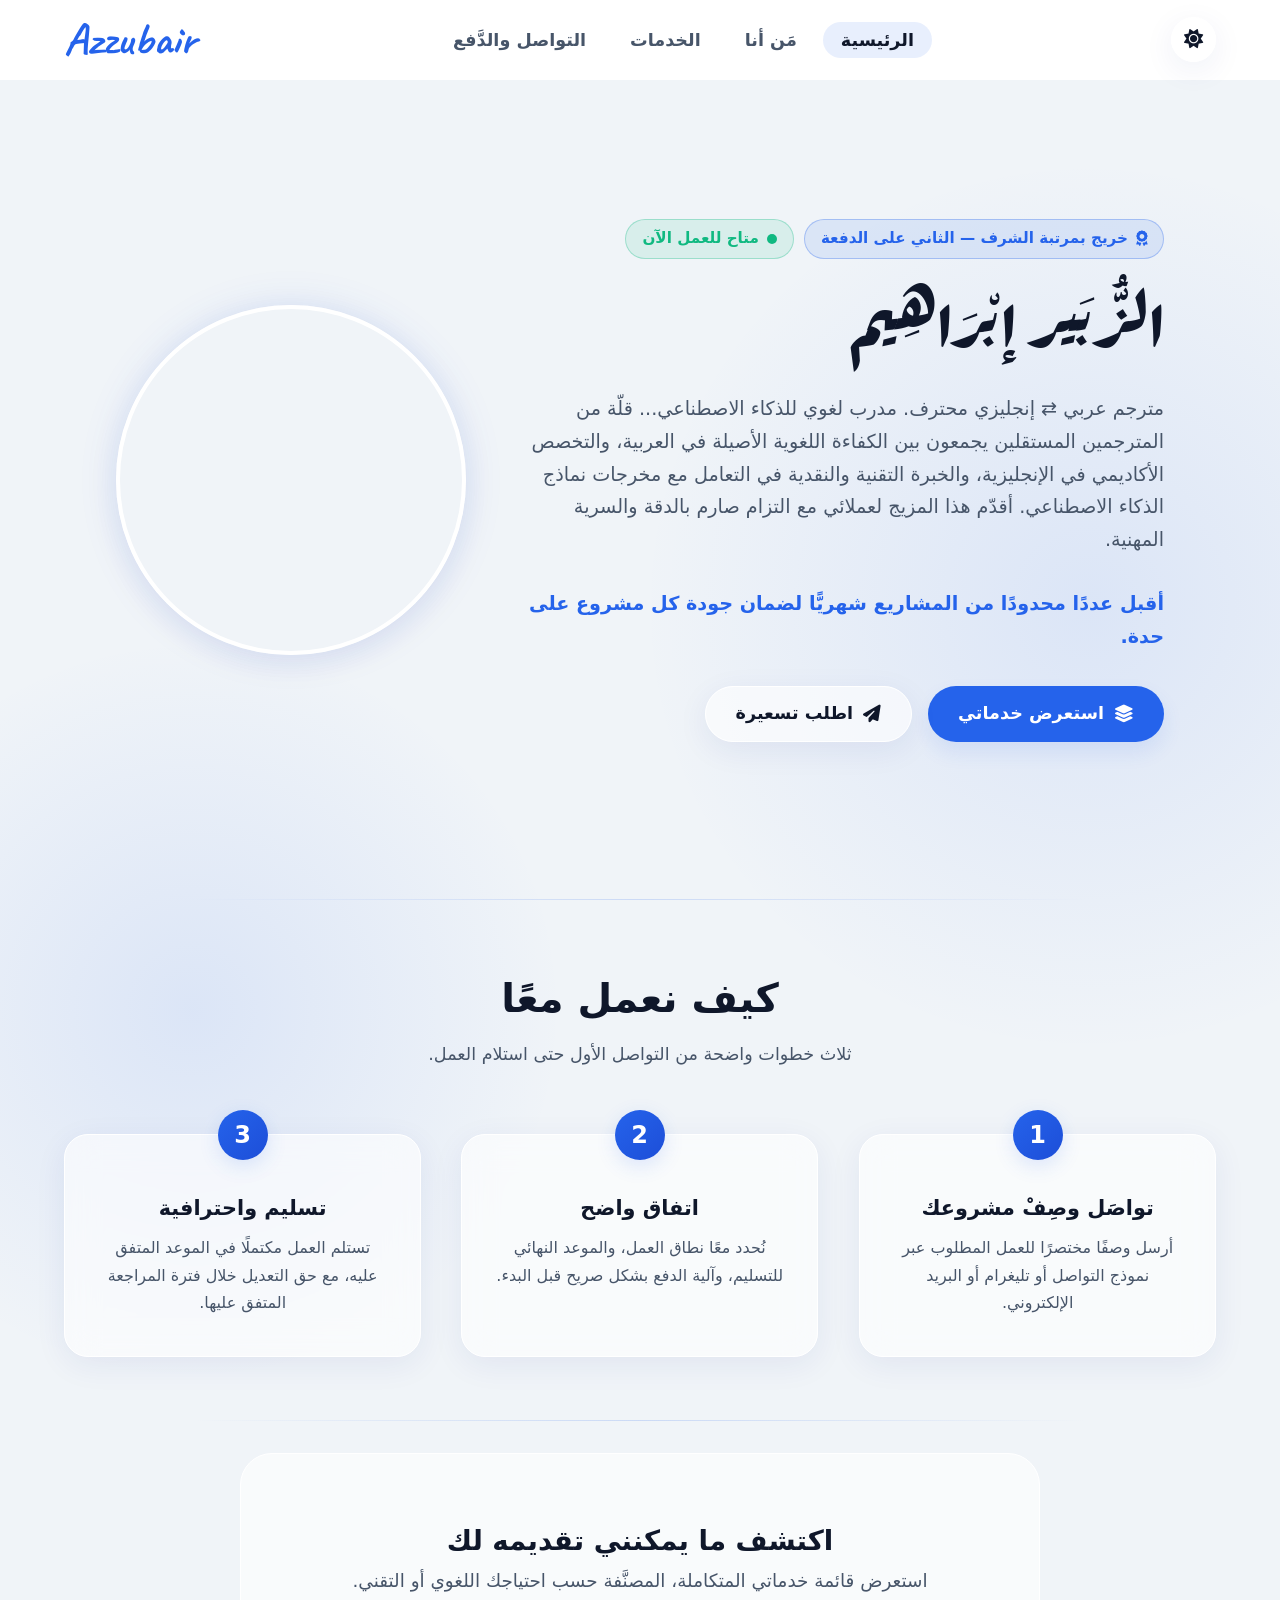
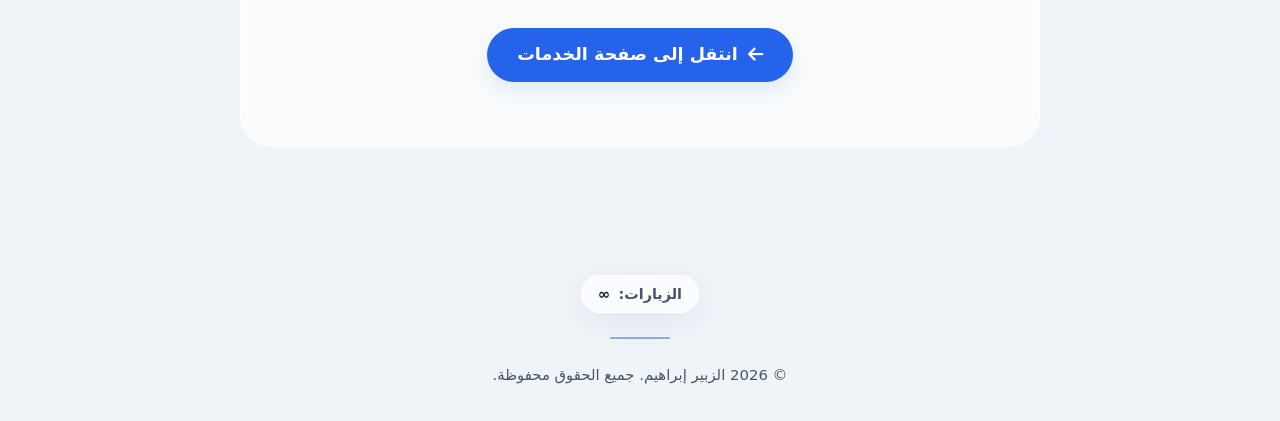
==== commit b23e4c79: "Update index.html" ====
--- a/index.html
+++ b/index.html
@@ -6,12 +6,26 @@
   <title>Azzubair | Freelancer</title>
   
   <meta name="description" content="مترجم عربي ⇄ إنجليزي محترف، مقيّم لغوي للذكاء الاصطناعي، ومُدرِّس لغة إنجليزية — خريج مرتبة الشرف، الثاني على الدفعة، جامعة طبرق. متاح للعمل المستقل عن بُعد." />
+  <meta property="og:title" content="الزبير إبراهيم — مترجم ومدرب لغوي للذكاء الاصطناعي" />
+  <meta property="og:description" content="مترجم عربي ⇄ إنجليزي محترف، خريج مرتبة الشرف، متاح للعمل المستقل عن بُعد." />
+  <meta property="og:type" content="website" />
   
+  <!-- سكربت التهيئة لتجنب وميض الشاشة -->
   <script>
     const savedTheme = localStorage.getItem('theme');
     const systemPrefersLight = window.matchMedia && window.matchMedia('(prefers-color-scheme: light)').matches;
     const currentTheme = savedTheme ? savedTheme : (systemPrefersLight ? 'light' : 'dark');
     document.documentElement.setAttribute('data-theme', currentTheme);
+  </script>
+
+  <script type="application/ld+json">
+    {
+      "@context": "https://schema.org",
+      "@type": "Person",
+      "name": "الزبير إبراهيم",
+      "jobTitle": "مترجم ومدرب ذكاء اصطناعي",
+      "address": { "@type": "PostalAddress", "addressLocality": "طبرق", "addressCountry": "LY" }
+    }
   </script>
 
   <link rel="preconnect" href="https://fonts.googleapis.com">
@@ -21,6 +35,7 @@
 </head>
 <body>
 
+  <!-- شريط التنقل -->
   <nav id="navbar">
     <div class="container">
       <a href="index.html" class="logo">Azzubair</a>
@@ -37,13 +52,14 @@
     </div>
   </nav>
 
+  <!-- القسم الترحيبي -->
   <section id="hero">
     <div class="container hero-wrapper">
       <div class="hero-text reveal">
-        <!-- الشارات -->
-        <div style="display: flex; gap: 10px; flex-wrap: wrap;">
-          <span class="authority-badge"><i class="fas fa-award"></i> خريج بمرتبة الشرف</span>
-          <span class="availability-badge"><span class="pulse-dot"></span> متاح لاستقبال مشاريع جديدة</span>
+        <!-- شارات المصداقية والتوفر -->
+        <div style="display: flex; gap: 10px; flex-wrap: wrap; margin-bottom: 1.5rem;">
+          <span class="authority-badge" style="margin-bottom: 0;"><i class="fas fa-award"></i> خريج بمرتبة الشرف — الثاني على الدفعة</span>
+          <span class="availability-badge" style="margin-bottom: 0;"><span class="pulse-dot"></span> متاح للعمل الآن</span>
         </div>
         
         <h1>الزُّبَير إبْرَاهِيم</h1>
@@ -61,6 +77,7 @@
     </div>
   </section>
 
+  <!-- آلية العمل -->
   <section id="how-it-works">
     <div class="container">
       <div class="section-title reveal">
@@ -87,6 +104,7 @@
     </div>
   </section>
 
+  <!-- الإجراء النهائي -->
   <section style="padding-top: 0;">
     <div class="container">
       <div class="about-cta reveal">
@@ -99,8 +117,10 @@
     </div>
   </section>
 
+  <!-- الفوتر -->
   <footer>
     <div class="container">
+      <!-- عداد الزيارات -->
       <div class="glass-counter-wrapper reveal">
         <div class="glass-counter" title="إجمالي الزيارات">
           <div class="counter-data">
@@ -117,6 +137,7 @@
   <!-- زر العودة للأعلى -->
   <button id="scrollTopBtn" class="scroll-top-btn" aria-label="العودة للأعلى"><i class="fas fa-arrow-up"></i></button>
 
+  <!-- سكربتات النظام والعداد -->
   <script data-goatcounter="https://azzubairx.goatcounter.com/count" async src="//gc.zgo.at/count.js"></script>
   <script>
     document.querySelectorAll('.reveal').forEach(el => el.classList.add('hidden'));
@@ -145,7 +166,6 @@
     }, { threshold: 0.1, rootMargin: "0px 0px -20px 0px" });
     document.querySelectorAll('.reveal').forEach(el => revealObserver.observe(el));
     
-    // سكربت العودة للأعلى
     const scrollBtn = document.getElementById("scrollTopBtn");
     if(scrollBtn) {
       window.addEventListener("scroll", () => {
--- a/css/style.css
+++ b/css/style.css
@@ -1,59 +1,36 @@
 /* ============================================================
-   AZZUBAIR IBRAHIM — MULTI-PAGE GLASSMORPHISM PORTFOLIO
-   Theme: Tech Blue · Glass Effect · Casa + Rakkas
+   ملف التنسيقات الرئيسي (CSS) - موقع الزبير إبراهيم
+   النمط: تأثير الزجاج (Glassmorphism) | الألوان: أزرق تقني وكحلي
    ============================================================ */
 
-@import url('https://fonts.googleapis.com/css2?family=Caveat:wght@700&display=swap');
-@import url('https://fonts.googleapis.com/css2?family=Rakkas&display=swap');
-
-/* ── تعريف الخط المخصص (Casa) ── */
-@font-face {
-  font-family: 'Casa';
-  src: url('../fonts/Casa.ttf') format('truetype');
-  font-weight: normal;
-  font-style: normal;
-  font-display: swap;
-}
-@font-face {
-  font-family: 'Casa';
-  src: url('../fonts/CasaB.ttf') format('truetype');
-  font-weight: bold;
-  font-style: normal;
-  font-display: swap;
-}
-@font-face {
-  font-family: 'Casa';
-  src: url('../fonts/CasaI.ttf') format('truetype');
-  font-weight: normal;
-  font-style: italic;
-  font-display: swap;
-}
-
+/* ── 1. استيراد الخطوط ── */
+@import url('https://fonts.googleapis.com/css2?family=Caveat:wght@700&display=swap'); /* خط الشعار */
+@import url('https://fonts.googleapis.com/css2?family=Rakkas&display=swap'); /* خط العناوين الكبيرة */
+
+/* تعريف خط نصوص الموقع الأساسي (Casa) المرفوع محلياً */
+@font-face { font-family: 'Casa'; src: url('../fonts/Casa.ttf') format('truetype'); font-weight: normal; font-style: normal; font-display: swap; }
+@font-face { font-family: 'Casa'; src: url('../fonts/CasaB.ttf') format('truetype'); font-weight: bold; font-style: normal; font-display: swap; }
+@font-face { font-family: 'Casa'; src: url('../fonts/CasaI.ttf') format('truetype'); font-weight: normal; font-style: italic; font-display: swap; }
+
+/* ── 2. المتغيرات والألوان (الوضع الليلي هو الافتراضي) ── */
 :root {
-  /* الوضع الليلي */
-  --bg-main: #0B1121;
-  --bg-glass: rgba(30, 41, 59, 0.4);
-  --bg-nav: rgba(11, 17, 33, 0.95);
-  --primary: #3B82F6;
-  --primary-hover: #60A5FA;
-  --primary-glass: rgba(59, 130, 246, 0.15);
-  --text-main: #F8FAFC;
-  --text-muted: #94A3B8;
-  --border-glass: rgba(255, 255, 255, 0.08);
-  --border-primary: rgba(59, 130, 246, 0.3);
-  --shadow-glass: 0 8px 32px 0 rgba(0, 0, 0, 0.3);
-  
-  --space-xs: 0.5rem;
-  --space-sm: 1rem;
-  --space-md: 1.5rem;
-  --space-lg: 2.5rem;
-  --space-xl: 4rem;
-  --primary-glow: rgba(59, 130, 246, 0.25);
-  --shadow-hover: 0 16px 40px 0 rgba(59, 130, 246, 0.18);
-}
-
+  --bg-main: #0B1121; /* لون الخلفية الرئيسي */
+  --bg-glass: rgba(30, 41, 59, 0.4); /* لون البطاقات الزجاجية */
+  --bg-nav: rgba(11, 17, 33, 0.95); /* لون شريط التنقل */
+  --primary: #3B82F6; /* اللون الأزرق الأساسي */
+  --primary-hover: #60A5FA; /* اللون الأزرق عند التمرير */
+  --primary-glass: rgba(59, 130, 246, 0.15); /* لون أزرق شفاف */
+  --text-main: #F8FAFC; /* لون النص الأساسي (أبيض) */
+  --text-muted: #94A3B8; /* لون النص الفرعي (رمادي) */
+  --border-glass: rgba(255, 255, 255, 0.08); /* حدود البطاقات */
+  --border-primary: rgba(59, 130, 246, 0.3); /* حدود زرقاء خفيفة */
+  --shadow-glass: 0 8px 32px 0 rgba(0, 0, 0, 0.3); /* ظل البطاقات */
+  --primary-glow: rgba(59, 130, 246, 0.25); /* توهج أزرق */
+  --shadow-hover: 0 16px 40px 0 rgba(59, 130, 246, 0.18); /* الظل عند التمرير */
+}
+
+/* متغيرات الوضع النهاري */
 [data-theme="light"] {
-  /* الوضع النهاري */
   --bg-main: #F0F4F8;
   --bg-glass: rgba(255, 255, 255, 0.6);
   --bg-nav: rgba(255, 255, 255, 0.95);
@@ -65,20 +42,17 @@
   --border-glass: rgba(255, 255, 255, 1);
   --border-primary: rgba(37, 99, 235, 0.3);
   --shadow-glass: 0 8px 32px 0 rgba(31, 38, 135, 0.07);
-  
   --primary-glow: rgba(37, 99, 235, 0.15);
   --shadow-hover: 0 16px 40px 0 rgba(37, 99, 235, 0.14);
 }
 
-/* ── 1. BASE & RESET ── */
+/* ── 3. الإعدادات الأساسية ── */
 *, *::before, *::after { margin: 0; padding: 0; box-sizing: border-box; }
-html { scroll-behavior: smooth; max-width: 100vw; width: 100%; overflow-x: hidden; }
-
+html { scroll-behavior: smooth; max-width: 100vw; overflow-x: hidden; }
+
+/* إيقاف الحركات للأجهزة التي تفضل تقليل الحركة */
 @media (prefers-reduced-motion: reduce) {
-  *, *::before, *::after {
-    animation-duration: 0.01ms !important; animation-iteration-count: 1 !important;
-    transition-duration: 0.01ms !important; scroll-behavior: auto !important;
-  }
+  *, *::before, *::after { animation-duration: 0.01ms !important; transition-duration: 0.01ms !important; scroll-behavior: auto !important; }
   .reveal { opacity: 1 !important; transform: none !important; }
 }
 
@@ -86,11 +60,10 @@
   font-family: 'Casa', system-ui, -apple-system, sans-serif !important;
   font-size: 1.15rem; 
   background-color: var(--bg-main); color: var(--text-main);
-  line-height: 1.7; direction: rtl;
-  text-rendering: optimizeLegibility;
-  -webkit-font-smoothing: antialiased;
-  -moz-osx-font-smoothing: grayscale;
-  transition: background-color 0.4s cubic-bezier(0.4, 0, 0.2, 1), color 0.4s cubic-bezier(0.4, 0, 0.2, 1);
+  line-height: 1.7; direction: rtl; text-rendering: optimizeLegibility;
+  -webkit-font-smoothing: antialiased; -moz-osx-font-smoothing: grayscale;
+  transition: background-color 0.4s ease, color 0.4s ease;
+  /* إضافة تأثير الإضاءة الخلفية للزجاج (Liquid Aurora) */
   background-image: radial-gradient(circle at 15% 50%, var(--primary-glass), transparent 25%), radial-gradient(circle at 85% 30%, var(--primary-glass), transparent 25%);
   word-wrap: break-word;
 }
@@ -99,14 +72,13 @@
 ul { list-style: none; }
 .container { width: 100%; max-width: 1200px; margin: 0 auto; padding: 0 24px; }
 
+/* تخصيص شريط التمرير (Scrollbar) */
 ::-webkit-scrollbar { width: 6px; }
 ::-webkit-scrollbar-track { background: var(--bg-main); }
 ::-webkit-scrollbar-thumb { background: var(--border-primary); border-radius: 3px; }
 ::-webkit-scrollbar-thumb:hover { background: var(--primary); }
 
-:focus-visible { outline: 2px solid var(--primary); outline-offset: 3px; border-radius: 4px; }
-
-/* ── 2. NAVBAR ── */
+/* ── 4. شريط التنقل (Navbar) ── */
 nav {
   position: fixed; top: 0; left: 0; right: 0; background: var(--bg-nav);
   backdrop-filter: blur(16px); -webkit-backdrop-filter: blur(16px);
@@ -117,14 +89,9 @@
 .logo { font-family: 'Caveat', cursive !important; font-size: 2.8rem; font-weight: 700; color: var(--primary) !important; direction: ltr; }
 .nav-links { display: flex; gap: 0.5rem; align-items: center; }
 
-.nav-links a { 
-  font-weight: bold; font-size: 1.1rem; color: var(--text-muted) !important; 
-  transition: all 0.3s ease; padding: 8px 18px; border-radius: 25px;
-}
-.nav-links a:hover, .nav-links a.active { 
-  color: var(--text-main) !important; 
-  background-color: var(--primary-glass);
-}
+/* تأثير الكبسولة لروابط التنقل النشطة */
+.nav-links a { font-weight: bold; font-size: 1.1rem; color: var(--text-muted) !important; transition: all 0.3s ease; padding: 8px 18px; border-radius: 25px; }
+.nav-links a:hover, .nav-links a.active { color: var(--text-main) !important; background-color: var(--primary-glass); }
 
 .nav-controls { display: flex; align-items: center; gap: 1rem; flex-direction: row-reverse; }
 .theme-toggle {
@@ -136,101 +103,65 @@
 .theme-toggle:hover { background: var(--primary); color: #fff; border-color: var(--primary); transform: rotate(30deg); }
 .hamburger { display: none; background: none; border: none; color: var(--text-main); font-size: 1.8rem; cursor: pointer; }
 
-/* ── 3. HERO SECTION (HOME & PAGES) ── */
+/* ── 5. الواجهة الرئيسية للـ Hero والأزرار ── */
 #hero { min-height: 100vh; display: flex; align-items: center; padding-top: 120px; padding-bottom: 60px; }
 .hero-wrapper { display: flex; align-items: center; justify-content: center; gap: 3rem; width: 100%; }
 .hero-text { flex: 1; max-width: 650px; }
 
+/* خطوط العناوين */
 .hero-text h1 { font-family: 'Rakkas', serif !important; font-weight: 400; line-height: 1.2; color: var(--text-main); font-size: clamp(3rem, 6vw, 4.5rem); margin-bottom: 1.5rem; }
-.page-hero h1 { font-family: 'Casa', system-ui, -apple-system, sans-serif !important; font-weight: bold !important; line-height: 1.3; font-size: clamp(2.5rem, 5vw, 4rem); color: var(--primary); margin-bottom: 1rem; }
+.page-hero h1 { font-family: 'Casa', system-ui, sans-serif !important; font-weight: bold !important; line-height: 1.3; font-size: clamp(2.5rem, 5vw, 4rem); color: var(--primary); margin-bottom: 1rem; }
 
 .hero-text p { font-size: 1.2rem; color: var(--text-muted); margin-bottom: 2rem; }
 .page-hero { padding-top: 140px; padding-bottom: 40px; text-align: center; }
 .page-hero p { font-size: 1.2rem; color: var(--text-muted); max-width: 700px; margin: 0 auto; }
 
+/* الأزرار */
 .btn-group { display: flex; gap: 1rem; flex-wrap: wrap; }
-.btn {
-  padding: 12px 30px; border-radius: 50px; font-size: 1.1rem; font-weight: bold;
-  display: inline-flex; align-items: center; gap: 10px; border: none !important; cursor: pointer;
-  transition: all 0.3s ease; backdrop-filter: blur(10px);
-}
+.btn { padding: 12px 30px; border-radius: 50px; font-size: 1.1rem; font-weight: bold; display: inline-flex; align-items: center; gap: 10px; border: none !important; cursor: pointer; transition: all 0.3s ease; backdrop-filter: blur(10px); }
 .btn-primary { background: var(--primary); color: #fff !important; box-shadow: 0 10px 20px var(--primary-glass); }
 .btn-primary:hover { background: var(--primary-hover); transform: translateY(-3px); box-shadow: 0 15px 25px var(--primary-glass); }
 .btn-outline { background: var(--bg-glass); color: var(--text-main) !important; border: 1px solid var(--border-glass) !important; box-shadow: var(--shadow-glass); }
 .btn-outline:hover { border-color: var(--primary) !important; color: var(--primary) !important; transform: translateY(-3px); }
 
+/* الصورة الشخصية */
 .hero-image { display: flex; justify-content: center; min-height: 350px; }
-.hero-image img {
-  width: 350px !important; height: 350px !important; aspect-ratio: 1 / 1 !important; object-fit: cover !important;
-  border-radius: 50% !important; border: 4px solid var(--border-glass); 
-  box-shadow: var(--shadow-glass), 0 0 40px var(--primary-glass); transition: all 0.4s ease;
-}
+.hero-image img { width: 350px !important; height: 350px !important; aspect-ratio: 1 / 1 !important; object-fit: cover !important; border-radius: 50% !important; border: 4px solid var(--border-glass); box-shadow: var(--shadow-glass), 0 0 40px var(--primary-glass); transition: all 0.4s ease; }
 .hero-image img:hover { transform: scale(1.02); border-color: var(--primary); }
 
-.authority-badge {
-  display: inline-flex; align-items: center; gap: 8px; background: var(--primary-glass); color: var(--primary);
-  padding: 6px 16px; border-radius: 50px; font-weight: bold; font-size: 0.95rem; margin-bottom: 1.5rem; border: 1px solid var(--border-primary);
-}
 .scarcity-text { color: var(--primary) !important; font-weight: bold; margin-bottom: 2rem !important; }
 
-/* ── 4. HOW WE WORK & SERVICES ── */
-.steps-grid { display: grid; grid-template-columns: repeat(auto-fit, minmax(250px, 1fr)); gap: var(--space-lg); }
-.step-card {
-  background: var(--bg-glass); backdrop-filter: blur(16px); border: 1px solid var(--border-glass);
-  border-radius: 24px; padding: 2.5rem 2rem; text-align: center; position: relative; box-shadow: var(--shadow-glass); transition: all 0.3s ease;
-}
-.step-card:hover { transform: translateY(-6px); border-color: var(--border-primary); box-shadow: var(--shadow-hover); }
-.step-number {
-  width: 50px; height: 50px; color: #fff; border-radius: 50%;
-  display: flex; align-items: center; justify-content: center; font-size: 1.5rem; font-weight: bold;
-  position: absolute; top: -25px; left: 50%; transform: translateX(-50%);
-  background: linear-gradient(135deg, var(--primary), var(--primary-hover)); box-shadow: 0 6px 20px var(--primary-glow);
-}
-.step-card h3 { color: var(--text-main); margin-top: 1rem; margin-bottom: 0.5rem; font-size: 1.3rem;}
-.step-card p { color: var(--text-muted); font-size: 1rem; margin-bottom: 0; }
-
-section { padding: var(--space-xl) 0; position: relative; }
-section:not(:last-of-type)::after {
-  content: ''; position: absolute; bottom: 0; left: 15%; right: 15%; height: 1px;
-  background: linear-gradient(90deg, transparent, var(--border-primary), transparent); opacity: 0.6;
-}
+/* ── 6. الشبكات الزجاجية للخدمات والخطوات (Grid Cards) ── */
+section { padding: 4rem 0; position: relative; }
+section:not(:last-of-type)::after { content: ''; position: absolute; bottom: 0; left: 15%; right: 15%; height: 1px; background: linear-gradient(90deg, transparent, var(--border-primary), transparent); opacity: 0.6; }
 
 .section-title { text-align: center; margin-bottom: 4rem; }
 .section-title h2 { font-size: 2.5rem; color: var(--text-main); margin-bottom: 0.5rem; font-weight: bold; }
 .section-title p { font-size: 1.1rem; color: var(--text-muted); }
 .category-title { font-size: 1.5rem; color: var(--text-main); margin-top: 3rem; margin-bottom: 1.5rem; padding-bottom: 10px; border-bottom: 2px solid var(--primary-glass); display: inline-block; font-weight: bold; }
 
+/* بطاقات الخطوات */
+.steps-grid { display: grid; grid-template-columns: repeat(auto-fit, minmax(250px, 1fr)); gap: 2.5rem; }
+.step-card { background: var(--bg-glass); backdrop-filter: blur(16px); border: 1px solid var(--border-glass); border-radius: 24px; padding: 2.5rem 2rem; text-align: center; position: relative; box-shadow: var(--shadow-glass); transition: all 0.3s ease; }
+.step-card:hover { transform: translateY(-6px); border-color: var(--border-primary); box-shadow: var(--shadow-hover); }
+.step-number { width: 50px; height: 50px; color: #fff; border-radius: 50%; display: flex; align-items: center; justify-content: center; font-size: 1.5rem; font-weight: bold; position: absolute; top: -25px; left: 50%; transform: translateX(-50%); background: linear-gradient(135deg, var(--primary), var(--primary-hover)); box-shadow: 0 6px 20px var(--primary-glow); }
+.step-card h3 { color: var(--text-main); margin-top: 1rem; margin-bottom: 0.5rem; font-size: 1.3rem;}
+.step-card p { color: var(--text-muted); font-size: 1rem; margin-bottom: 0; }
+
+/* بطاقات الخدمات */
 .services-grid { display: grid; grid-template-columns: repeat(auto-fill, minmax(280px, 1fr)); gap: 2rem; align-items: stretch; }
-.service-card {
-  background: var(--bg-glass); backdrop-filter: blur(16px); border: 1px solid var(--border-glass);
-  border-radius: 28px; padding: 2.5rem 2rem; display: flex; flex-direction: column; box-shadow: var(--shadow-glass); transition: all 0.3s ease; height: 100%;
-  position: relative; /* ضروري لشارة الأكثر طلباً */
-}
+.service-card { background: var(--bg-glass); backdrop-filter: blur(16px); border: 1px solid var(--border-glass); border-radius: 28px; padding: 2.5rem 2rem; display: flex; flex-direction: column; box-shadow: var(--shadow-glass); transition: all 0.3s ease; height: 100%; position: relative; }
 .service-card:hover { transform: translateY(-8px); border-color: var(--border-primary); }
-
-.service-icon {
-  width: 70px; height: 70px; background: var(--primary-glass); color: var(--primary); border-radius: 50%;
-  display: flex; align-items: center; justify-content: center; font-size: 1.8rem; margin-bottom: 1.5rem; flex-shrink: 0;
-  border: 1px solid var(--border-primary); transition: all 0.3s ease;
-}
+.service-icon { width: 70px; height: 70px; background: var(--primary-glass); color: var(--primary); border-radius: 50%; display: flex; align-items: center; justify-content: center; font-size: 1.8rem; margin-bottom: 1.5rem; flex-shrink: 0; border: 1px solid var(--border-primary); transition: all 0.3s ease; }
 .service-card:hover .service-icon { background: var(--primary); color: #fff; transform: scale(1.08); }
-
 .service-content { display: flex; flex-direction: column; flex-grow: 1; }
 .service-content h3 { font-size: 1.3rem; color: var(--text-main); margin-bottom: 0.8rem; font-weight: bold; }
 .service-content p { font-size: 1rem; color: var(--text-muted); flex-grow: 1; margin-bottom: 10px; }
-.why-me {
-  display: block; margin-top: auto; padding-top: 1rem; opacity: 0.9; color: var(--primary);
-  border-top: 1px solid var(--border-primary); font-size: 0.95rem; font-weight: bold;
-}
-
-/* ── 5. PAYMENTS & COMMITMENTS ── */
+.why-me { display: block; margin-top: auto; padding-top: 1rem; opacity: 0.9; color: var(--primary); border-top: 1px solid var(--border-primary); font-size: 0.95rem; font-weight: bold; }
+
+/* ── 7. بطاقات الدفع والشروط ── */
 .payments-grid { display: grid; grid-template-columns: repeat(auto-fit, minmax(240px, 1fr)); gap: 2rem; }
-.payment-card {
-  background: var(--bg-glass); backdrop-filter: blur(14px); -webkit-backdrop-filter: blur(14px);
-  border: 1px solid var(--border-glass); border-radius: 16px; padding: 2rem;
-  display: flex; flex-direction: column; align-items: center; justify-content: center; gap: 1.5rem;
-  box-shadow: var(--shadow-glass); transition: all 0.3s ease;
-}
+.payment-card { background: var(--bg-glass); backdrop-filter: blur(14px); -webkit-backdrop-filter: blur(14px); border: 1px solid var(--border-glass); border-radius: 16px; padding: 2rem; display: flex; flex-direction: column; align-items: center; justify-content: center; gap: 1.5rem; box-shadow: var(--shadow-glass); transition: all 0.3s ease; }
 .payment-card:hover { transform: translateY(-5px); border-color: var(--primary); }
 .pay-logo-wrapper { height: 60px; width: 100%; display: flex; justify-content: center; align-items: center; }
 .pay-logo { max-height: 100%; max-width: 100%; object-fit: contain; }
@@ -238,10 +169,7 @@
 .cash-icon { font-size: 3rem; color: #10B981; }
 
 .commitments-grid { display: grid; grid-template-columns: repeat(auto-fit, minmax(300px, 1fr)); gap: 2rem; margin-top: 2rem; }
-.commitment-card {
-  background: var(--bg-glass); backdrop-filter: blur(16px); border: 1px solid var(--border-glass);
-  border-radius: 24px; padding: 2.5rem; box-shadow: var(--shadow-glass); transition: all 0.3s ease;
-}
+.commitment-card { background: var(--bg-glass); backdrop-filter: blur(16px); border: 1px solid var(--border-glass); border-radius: 24px; padding: 2.5rem; box-shadow: var(--shadow-glass); transition: all 0.3s ease; }
 .commitment-card:hover { transform: translateY(-5px); border-color: var(--primary); }
 .commitment-header { display: flex; align-items: center; gap: 15px; margin-bottom: 1.5rem; border-bottom: 1px solid var(--border-glass); padding-bottom: 1rem; }
 .commitment-header i { font-size: 1.8rem; color: var(--primary); }
@@ -250,78 +178,40 @@
 .commitment-list li { display: flex; align-items: flex-start; gap: 10px; font-size: 1rem; color: var(--text-muted); line-height: 1.6; }
 .commitment-list li i { color: var(--primary); margin-top: 6px; font-size: 0.9rem; }
 
-/* ── 6. CONTACT & FORM ── */
-.contact-box {
-  background: var(--bg-glass); backdrop-filter: blur(20px); border: 1px solid var(--border-glass);
-  border-radius: 32px; padding: 4rem 2rem; text-align: center; box-shadow: var(--shadow-glass);
-  max-width: 900px; margin: 0 auto;
-}
+/* ── 8. نموذج التواصل ── */
+.contact-box { background: var(--bg-glass); backdrop-filter: blur(20px); border: 1px solid var(--border-glass); border-radius: 32px; padding: 4rem 2rem; text-align: center; box-shadow: var(--shadow-glass); max-width: 900px; margin: 0 auto; }
 .contact-form { max-width: 600px; margin: 0 auto 2rem auto; display: flex; flex-direction: column; gap: 1rem; text-align: right; }
 .form-group { display: flex; gap: 1rem; }
 .contact-form label { font-size: 0.95rem; color: var(--text-muted); font-weight: bold; width: 100%; }
-.contact-form input, .contact-form textarea, .contact-form select {
-  width: 100%; background: var(--bg-main); border: 1px solid var(--border-glass); padding: 12px 20px;
-  border-radius: 12px; color: var(--text-main); font-family: inherit; font-size: 1rem; transition: all 0.3s ease;
-  margin-top: 5px; appearance: auto; /* لدعم سهم القائمة المنسدلة */
-}
+.contact-form input, .contact-form textarea, .contact-form select { width: 100%; background: var(--bg-main); border: 1px solid var(--border-glass); padding: 12px 20px; border-radius: 12px; color: var(--text-main); font-family: inherit; font-size: 1rem; transition: all 0.3s ease; margin-top: 5px; appearance: auto; }
 .contact-form select option { background: var(--bg-main); color: var(--text-main); }
 .contact-form input:focus, .contact-form textarea:focus, .contact-form select:focus { outline: none; border-color: var(--primary); box-shadow: 0 0 0 3px var(--primary-glass); }
-
-.form-submit { 
-  width: 100%; justify-content: center; border-radius: 50px !important; 
-  padding: 15px; font-size: 1.15rem; margin-top: 10px; letter-spacing: 0.5px;
-}
+.form-submit { width: 100%; justify-content: center; border-radius: 50px !important; padding: 15px; font-size: 1.15rem; margin-top: 10px; letter-spacing: 0.5px; }
 
 .divider { display: flex; align-items: center; text-align: center; color: var(--text-muted); margin: 2rem 0; }
 .divider::before, .divider::after { content: ''; flex: 1; border-bottom: 1px solid var(--border-glass); }
 .divider span { padding: 0 10px; font-size: 0.95rem; }
 
 .contact-links { display: flex; justify-content: center; flex-wrap: wrap; gap: 1.5rem; }
-.contact-item {
-  background: var(--bg-main); border: 1px solid var(--border-glass) !important;
-  padding: 1rem 2rem; border-radius: 50px; font-weight: bold; font-size: 1.1rem; color: var(--text-main) !important;
-  display: flex; align-items: center; gap: 10px; transition: all 0.3s ease;
-}
+.contact-item { background: var(--bg-main); border: 1px solid var(--border-glass) !important; padding: 1rem 2rem; border-radius: 50px; font-weight: bold; font-size: 1.1rem; color: var(--text-main) !important; display: flex; align-items: center; gap: 10px; transition: all 0.3s ease; }
 .contact-item:hover { background: var(--primary); color: #fff !important; border-color: var(--primary) !important; transform: translateY(-3px); }
-.contact-links div.contact-item { padding: 0.4rem 1rem; font-size: 0.9rem; width: fit-content; height: fit-content; align-self: center; opacity: 0.85; }
-
-/* ── 7. ABOUT PAGE STYLES ── */
-.about-card {
-  background: var(--bg-glass); backdrop-filter: blur(16px); border: 1px solid var(--border-glass);
-  border-radius: 28px; padding: 3rem; box-shadow: var(--shadow-glass); margin-bottom: 2rem;
-}
+
+/* ── 9. صفحة من أنا (About Page) ── */
+.about-card { background: var(--bg-glass); backdrop-filter: blur(16px); border: 1px solid var(--border-glass); border-radius: 28px; padding: 3rem; box-shadow: var(--shadow-glass); margin-bottom: 2rem; }
 .about-card-wrapper { display: flex; align-items: center; gap: 3rem; }
 .about-text-content { flex: 1; }
 .about-image-content { flex-shrink: 0; display: flex; justify-content: center; }
-.about-profile-img {
-  width: 280px !important; height: 280px !important; aspect-ratio: 1 / 1 !important; object-fit: cover !important;
-  border-radius: 50% !important; border: 4px solid var(--border-glass); box-shadow: var(--shadow-glass), 0 0 30px var(--primary-glass);
-}
-.personal-voice {
-  font-size: 1.2rem; color: var(--text-main); font-style: italic; margin: 1.5rem 0;
-  line-height: 1.8; border-right: 4px solid var(--primary); padding-right: 15px;
-  background: var(--primary-glass); padding: 15px 20px 15px 15px; border-radius: 12px;
-}
+.about-profile-img { width: 280px !important; height: 280px !important; aspect-ratio: 1 / 1 !important; object-fit: cover !important; border-radius: 50% !important; border: 4px solid var(--border-glass); box-shadow: var(--shadow-glass), 0 0 30px var(--primary-glass); }
+.personal-voice { font-size: 1.2rem; color: var(--text-main); font-style: italic; margin: 1.5rem 0; line-height: 1.8; border-right: 4px solid var(--primary); padding-right: 15px; background: var(--primary-glass); padding: 15px 20px 15px 15px; border-radius: 12px; }
 .page-nav { display: flex; justify-content: center; flex-wrap: wrap; gap: 10px; margin-bottom: 3rem; }
-.page-nav a {
-  background: var(--bg-glass); border: 1px solid var(--border-glass) !important; padding: 8px 20px;
-  border-radius: 50px; font-size: 0.95rem; font-weight: bold; color: var(--text-main) !important; transition: all 0.3s ease;
-}
+.page-nav a { background: var(--bg-glass); border: 1px solid var(--border-glass) !important; padding: 8px 20px; border-radius: 50px; font-size: 0.95rem; font-weight: bold; color: var(--text-main) !important; transition: all 0.3s ease; }
 .page-nav a:hover { background: var(--primary); color: #fff !important; border-color: var(--primary) !important; transform: translateY(-2px); }
 
-/* التصميم الجديد لبحث التخرج */
-.research-highlight {
-  background: linear-gradient(135deg, var(--bg-glass) 0%, var(--primary-glass) 100%);
-  backdrop-filter: blur(20px); border: 1px solid var(--border-primary); border-right: 4px solid var(--primary);
-  border-radius: 24px; padding: 3rem 4rem 3rem 2.5rem; margin-bottom: 4rem; box-shadow: 0 10px 30px rgba(0,0,0,0.1); position: relative; overflow: hidden;
-}
-.research-highlight::before {
-  content: ''; position: absolute; top: -50px; right: -50px; width: 200px; height: 200px; background: var(--primary); filter: blur(100px); opacity: 0.2; z-index: 0;
-}
+/* صندوق بحث التخرج */
+.research-highlight { background: linear-gradient(135deg, var(--bg-glass) 0%, var(--primary-glass) 100%); backdrop-filter: blur(20px); border: 1px solid var(--border-primary); border-right: 4px solid var(--primary); border-radius: 24px; padding: 3rem 4rem 3rem 2.5rem; margin-bottom: 4rem; box-shadow: 0 10px 30px rgba(0,0,0,0.1); position: relative; overflow: hidden; }
+.research-highlight::before { content: ''; position: absolute; top: -50px; right: -50px; width: 200px; height: 200px; background: var(--primary); filter: blur(100px); opacity: 0.2; z-index: 0; }
 .research-highlight > * { position: relative; z-index: 1; }
-.research-highlight i.fa-quote-right {
-  position: absolute; top: 20px; right: 20px; font-size: 6rem; color: var(--primary); opacity: 0.1; transform: rotate(10deg);
-}
+.research-highlight i.fa-quote-right { position: absolute; top: 20px; right: 20px; font-size: 6rem; color: var(--primary); opacity: 0.1; transform: rotate(10deg); }
 .research-highlight h3 { font-size: 1.5rem; color: var(--text-main); margin-bottom: 15px; font-weight: bold; }
 .research-highlight p { color: var(--text-muted); font-size: 1.05rem; line-height: 1.8; }
 .research-highlight ul { color: var(--text-muted); padding-right: 30px; line-height: 1.8; font-size: 1.05rem; margin-top: 15px; }
@@ -331,73 +221,71 @@
 
 .subsection-title { font-size: 1.8rem; color: var(--text-main); margin-bottom: 2rem; text-align: center; font-weight: bold; }
 
+/* التايم لاين الأكاديمي والعملي */
 .resume-grid { display: grid; grid-template-columns: repeat(auto-fit, minmax(280px, 1fr)); gap: 3rem; }
 .resume-header { display: flex; align-items: center; gap: 15px; margin-bottom: 2rem; color: var(--primary); }
 .resume-header h3 { font-size: 1.6rem; color: var(--text-main); font-weight: bold; }
 .resume-header i { font-size: 2rem; }
-
 .timeline { border-right: 3px solid var(--border-primary); padding-right: 20px; }
 .timeline-item { position: relative; margin-bottom: 2.5rem; }
-.timeline-item::before {
-  content: ''; position: absolute; top: 8px; right: -29px; width: 15px; height: 15px;
-  background: var(--bg-main); border: 3px solid var(--primary); border-radius: 50%;
-  transition: background 0.3s ease;
-}
+.timeline-item::before { content: ''; position: absolute; top: 8px; right: -29px; width: 15px; height: 15px; background: var(--bg-main); border: 3px solid var(--primary); border-radius: 50%; transition: background 0.3s ease; }
 .timeline-item:hover::before { background: var(--primary); }
 .timeline-item h4 { font-size: 1.3rem; color: var(--text-main); margin-bottom: 5px; font-weight: bold;}
-.timeline-date {
-  display: inline-block; background: var(--bg-glass); padding: 4px 12px; border-radius: 20px;
-  font-size: 0.95rem; color: var(--primary); margin-bottom: 10px; border: 1px solid var(--border-glass);
-}
+.timeline-date { display: inline-block; background: var(--bg-glass); padding: 4px 12px; border-radius: 20px; font-size: 0.95rem; color: var(--primary); margin-bottom: 10px; border: 1px solid var(--border-glass); }
 .timeline-item p { color: var(--text-muted); font-size: 1rem; line-height: 1.6; }
 
-/* الجوائز والشهادات */
+/* كروت الشهادات واللغات */
 .awards-container { display: flex; flex-direction: column; gap: 12px; margin-top: 15px; }
-.award-card {
-  background: var(--bg-glass); border: 1px solid var(--border-glass); padding: 14px 18px; border-radius: 16px;
-  display: flex; align-items: center; gap: 15px; box-shadow: var(--shadow-glass); transition: all 0.3s ease; backdrop-filter: blur(10px);
-}
+.award-card { background: var(--bg-glass); border: 1px solid var(--border-glass); padding: 14px 18px; border-radius: 16px; display: flex; align-items: center; gap: 15px; box-shadow: var(--shadow-glass); transition: all 0.3s ease; backdrop-filter: blur(10px); }
 .award-card:hover { transform: translateX(-5px); border-color: var(--primary); box-shadow: var(--shadow-hover); }
-.award-icon {
-  background: var(--primary-glass); color: var(--primary); width: 45px; height: 45px; border-radius: 50%;
-  display: flex; align-items: center; justify-content: center; font-size: 1.3rem; flex-shrink: 0; border: 1px solid var(--border-primary);
-}
+.award-icon { background: var(--primary-glass); color: var(--primary); width: 45px; height: 45px; border-radius: 50%; display: flex; align-items: center; justify-content: center; font-size: 1.3rem; flex-shrink: 0; border: 1px solid var(--border-primary); }
 .award-text { font-size: 0.95rem; color: var(--text-muted); line-height: 1.5; }
 .award-text strong { color: var(--text-main); display: block; font-size: 1.05rem; margin-bottom: 2px; }
 
-/* قسم اللغات */
 .lang-container { display: flex; flex-wrap: wrap; gap: 12px; margin-top: 10px; }
-.lang-tag {
-  background: var(--bg-glass); border: 1px solid var(--border-glass); color: var(--text-main);
-  padding: 8px 18px; border-radius: 50px; font-size: 1rem; display: inline-flex; align-items: center; gap: 8px; box-shadow: var(--shadow-glass);
-}
+.lang-tag { background: var(--bg-glass); border: 1px solid var(--border-glass); color: var(--text-main); padding: 8px 18px; border-radius: 50px; font-size: 1rem; display: inline-flex; align-items: center; gap: 8px; box-shadow: var(--shadow-glass); }
 .lang-tag strong { color: var(--primary); }
 
+/* علامات المهارات القابلة للطي */
 .competency-tags { display: flex; flex-direction: column; gap: 10px; margin-top: 15px; }
-.comp-tag {
-  background: var(--bg-main); border: 1px solid var(--border-glass); color: var(--text-muted);
-  padding: 10px 14px; border-radius: 12px; font-size: 0.95rem; line-height: 1.5; transition: all 0.3s ease; display: block;
-}
+.comp-tag { background: var(--bg-main); border: 1px solid var(--border-glass); color: var(--text-muted); padding: 10px 14px; border-radius: 12px; font-size: 0.95rem; line-height: 1.5; transition: all 0.3s ease; display: block; }
 .comp-tag:hover { border-color: var(--primary); color: var(--text-main); transform: translateX(-5px); }
 .hidden-tag { display: none; }
 .competency-tags.expanded .hidden-tag { display: block; animation: fadeIn 0.4s ease; }
-.expand-tags-btn {
-  background: transparent; border: none; color: var(--primary); font-family: inherit;
-  font-size: 0.95rem; font-weight: bold; cursor: pointer; display: inline-flex;
-  align-items: center; gap: 8px; margin-top: 8px; padding: 5px 10px; border-radius: 8px; transition: all 0.3s ease;
-}
+.expand-tags-btn { background: transparent; border: none; color: var(--primary); font-family: inherit; font-size: 0.95rem; font-weight: bold; cursor: pointer; display: inline-flex; align-items: center; gap: 8px; margin-top: 8px; padding: 5px 10px; border-radius: 8px; transition: all 0.3s ease; }
 .expand-tags-btn:hover { background: var(--primary-glass); }
 .expand-tags-btn.active i { transform: rotate(180deg); }
 @keyframes fadeIn { from { opacity: 0; transform: translateY(-10px); } to { opacity: 1; transform: translateY(0); } }
 
+/* صندوق الدعوة للعمل */
 .about-cta { text-align: center; padding: 4rem 2rem; background: var(--bg-glass); border-radius: 32px; border: 1px solid var(--border-glass); margin: 2rem auto; max-width: 800px; }
 
-/* ── 8. FOOTER & ANIMATIONS ── */
+/* ── 10. إضافات تجربة المستخدم والمبيعات (Badges) ── */
+@keyframes pulse-green { 0% { box-shadow: 0 0 0 0 rgba(16, 185, 129, 0.4); } 70% { box-shadow: 0 0 0 10px rgba(16, 185, 129, 0); } 100% { box-shadow: 0 0 0 0 rgba(16, 185, 129, 0); } }
+.authority-badge { display: inline-flex; align-items: center; gap: 8px; background: var(--primary-glass); color: var(--primary); padding: 6px 16px; border-radius: 50px; font-weight: bold; font-size: 0.95rem; margin-bottom: 1.5rem; border: 1px solid var(--border-primary); }
+.availability-badge { display: inline-flex; align-items: center; gap: 8px; background: rgba(16, 185, 129, 0.1); color: #10B981; border: 1px solid rgba(16, 185, 129, 0.3); padding: 6px 16px; border-radius: 50px; font-weight: bold; font-size: 0.95rem; margin-bottom: 1.5rem; }
+.pulse-dot { display: block; width: 10px; height: 10px; background: #10B981; border-radius: 50%; animation: pulse-green 2s infinite; }
+.service-badge { position: absolute; top: -14px; right: 24px; background: linear-gradient(135deg, var(--primary), var(--primary-hover)); color: #fff; padding: 4px 16px; border-radius: 20px; font-size: 0.85rem; font-weight: bold; box-shadow: 0 4px 12px var(--primary-glow); z-index: 2; }
+.scroll-top-btn { position: fixed; bottom: 30px; left: 30px; width: 45px; height: 45px; border-radius: 50%; background: var(--bg-glass); backdrop-filter: blur(10px); -webkit-backdrop-filter: blur(10px); border: 1px solid var(--border-glass); color: var(--primary); font-size: 1.2rem; cursor: pointer; display: none; z-index: 999; transition: all 0.3s ease; box-shadow: var(--shadow-glass); }
+.scroll-top-btn:hover { background: var(--primary); color: #fff; border-color: var(--primary); transform: translateY(-3px); box-shadow: 0 8px 25px var(--primary-glow); }
+
+/* ── 11. الفوتر وعداد الزيارات ── */
+.glass-counter-wrapper { display: flex; justify-content: center; margin-bottom: 1.5rem; opacity: 0.85; }
+.glass-counter { display: inline-flex; align-items: center; background: var(--bg-glass); backdrop-filter: blur(16px); -webkit-backdrop-filter: blur(16px); border: 1px solid var(--border-glass); padding: 6px 16px; border-radius: 50px; box-shadow: var(--shadow-glass); transition: all 0.4s ease; }
+.glass-counter:hover { transform: translateY(-2px); border-color: var(--primary); box-shadow: 0 5px 20px var(--primary-glass); opacity: 1; }
+.counter-data { display: flex; flex-direction: row; align-items: center; gap: 8px; }
+.counter-label, .counter-number { font-size: 0.9rem; font-weight: bold; }
+.counter-label { color: var(--text-muted); }
+.counter-number { color: var(--text-main); font-family: system-ui, -apple-system, sans-serif; letter-spacing: 0.5px; direction: ltr; }
+.footer-divider { display: block; width: 60px; height: 2px; background: var(--primary); margin: 0 auto 1.5rem auto; border-radius: 2px; opacity: 0.5; }
+footer { text-align: center; padding: 2rem 0; color: var(--text-muted); position: relative; }
+.copyright-text { font-size: 0.93rem; margin: 0; }
+
+/* ── 12. الحركات والتجاوب (Animations & Responsive) ── */
 .reveal { transition: opacity 0.8s ease-out, transform 0.8s ease-out; will-change: opacity, transform; }
 .reveal.hidden { opacity: 0; transform: translateY(30px); }
 .reveal.active { opacity: 1; transform: translateY(0); }
 
-/* ── 9. RESPONSIVE ── */
 @media (max-width: 992px) {
   .hero-wrapper { flex-direction: column-reverse; text-align: center; }
   .btn-group { justify-content: center; }
@@ -406,12 +294,7 @@
 @media (max-width: 768px) {
   body { background-attachment: scroll; background-image: radial-gradient(circle at 50% 20%, var(--primary-glass), transparent 40%); }
   .hamburger { display: block; }
-  .nav-links {
-    position: fixed; top: 80px; left: 0; right: 0;
-    background: var(--bg-nav); backdrop-filter: blur(20px); border-bottom: 1px solid var(--border-glass);
-    flex-direction: column; padding: 2rem; gap: 1.5rem; align-items: stretch;
-    clip-path: circle(0% at top right); transition: clip-path 0.4s ease-in-out;
-  }
+  .nav-links { position: fixed; top: 80px; left: 0; right: 0; background: var(--bg-nav); backdrop-filter: blur(20px); border-bottom: 1px solid var(--border-glass); flex-direction: column; padding: 2rem; gap: 1.5rem; align-items: stretch; clip-path: circle(0% at top right); transition: clip-path 0.4s ease-in-out; }
   .nav-links.active { clip-path: circle(150% at top right); }
   .nav-links a { font-size: 1.2rem; display: block; text-align: center; }
   .form-group { flex-direction: column; }
@@ -429,108 +312,4 @@
   .btn { padding: 11px 22px; font-size: 1.05rem; }
   .section-title h2 { font-size: 1.8rem; }
   .contact-box { padding: 2rem 1rem; }
-}
-
-/* ── 10. GOATCOUNTER VISITOR COUNTER (MINIMAL & INLINE) ── */
-.glass-counter-wrapper {
-  display: flex;
-  justify-content: center;
-  margin-bottom: 1.5rem; /* مسافة بين العداد والخط الفاصل */
-  opacity: 0.85;
-}
-.glass-counter {
-  display: inline-flex;
-  align-items: center;
-  background: var(--bg-glass);
-  backdrop-filter: blur(16px);
-  -webkit-backdrop-filter: blur(16px);
-  border: 1px solid var(--border-glass);
-  padding: 6px 16px; /* هوامش مصغرة جداً */
-  border-radius: 50px;
-  box-shadow: var(--shadow-glass);
-  transition: all 0.4s ease;
-}
-.glass-counter:hover {
-  transform: translateY(-2px);
-  border-color: var(--primary);
-  box-shadow: 0 5px 20px var(--primary-glass);
-  opacity: 1;
-}
-.counter-data {
-  display: flex;
-  flex-direction: row; /* جعل النص والرقم على نفس السطر */
-  align-items: center;
-  gap: 8px; /* مسافة خفيفة بين الكلمة والرقم */
-}
-.counter-label, .counter-number {
-  font-size: 0.9rem; /* توحيد حجم الخط للكلمة والرقم */
-  font-weight: bold;
-}
-.counter-label {
-  color: var(--text-muted);
-}
-.counter-number {
-  color: var(--text-main);
-  font-family: system-ui, -apple-system, sans-serif;
-  letter-spacing: 0.5px;
-  direction: ltr; 
-}
-
-/* تصميم الخط الفاصل */
-.footer-divider {
-  display: block;
-  width: 60px;
-  height: 2px;
-  background: var(--primary);
-  margin: 0 auto 1.5rem auto; /* توسيط الخط ومسافة أسفله */
-  border-radius: 2px;
-  opacity: 0.5;
-}
-
-/* تعديل الفوتر العام */
-footer {
-  text-align: center;
-  padding: 2rem 0; 
-  color: var(--text-muted);
-  position: relative;
-}
-footer::before {
-  content: none; /* إيقاف الخط القديم */
-}
-.copyright-text {
-  font-size: 0.93rem;
-  margin: 0;
-}
-
-/* ── 11. EXTRA FEATURES (BADGES & SCROLL TOP) ── */
-@keyframes pulse-green {
-  0% { box-shadow: 0 0 0 0 rgba(16, 185, 129, 0.4); }
-  70% { box-shadow: 0 0 0 10px rgba(16, 185, 129, 0); }
-  100% { box-shadow: 0 0 0 0 rgba(16, 185, 129, 0); }
-}
-.availability-badge {
-  display: inline-flex; align-items: center; gap: 8px;
-  background: rgba(16, 185, 129, 0.1); color: #10B981;
-  border: 1px solid rgba(16, 185, 129, 0.3);
-  padding: 6px 16px; border-radius: 50px; font-weight: bold; font-size: 0.95rem; margin-bottom: 1.5rem;
-}
-.pulse-dot {
-  display: block; width: 10px; height: 10px; background: #10B981; border-radius: 50%;
-  animation: pulse-green 2s infinite;
-}
-.service-badge {
-  position: absolute; top: -14px; right: 24px;
-  background: linear-gradient(135deg, var(--primary), var(--primary-hover));
-  color: #fff; padding: 4px 16px; border-radius: 20px; font-size: 0.85rem; font-weight: bold;
-  box-shadow: 0 4px 12px var(--primary-glow); z-index: 2;
-}
-.scroll-top-btn {
-  position: fixed; bottom: 30px; left: 30px; width: 45px; height: 45px;
-  border-radius: 50%; background: var(--bg-glass); backdrop-filter: blur(10px); -webkit-backdrop-filter: blur(10px);
-  border: 1px solid var(--border-glass); color: var(--primary); font-size: 1.2rem;
-  cursor: pointer; display: none; z-index: 999; transition: all 0.3s ease; box-shadow: var(--shadow-glass);
-}
-.scroll-top-btn:hover {
-  background: var(--primary); color: #fff; border-color: var(--primary); transform: translateY(-3px);
-  box-shadow: 0 8px 25px var(--primary-glow);
 }
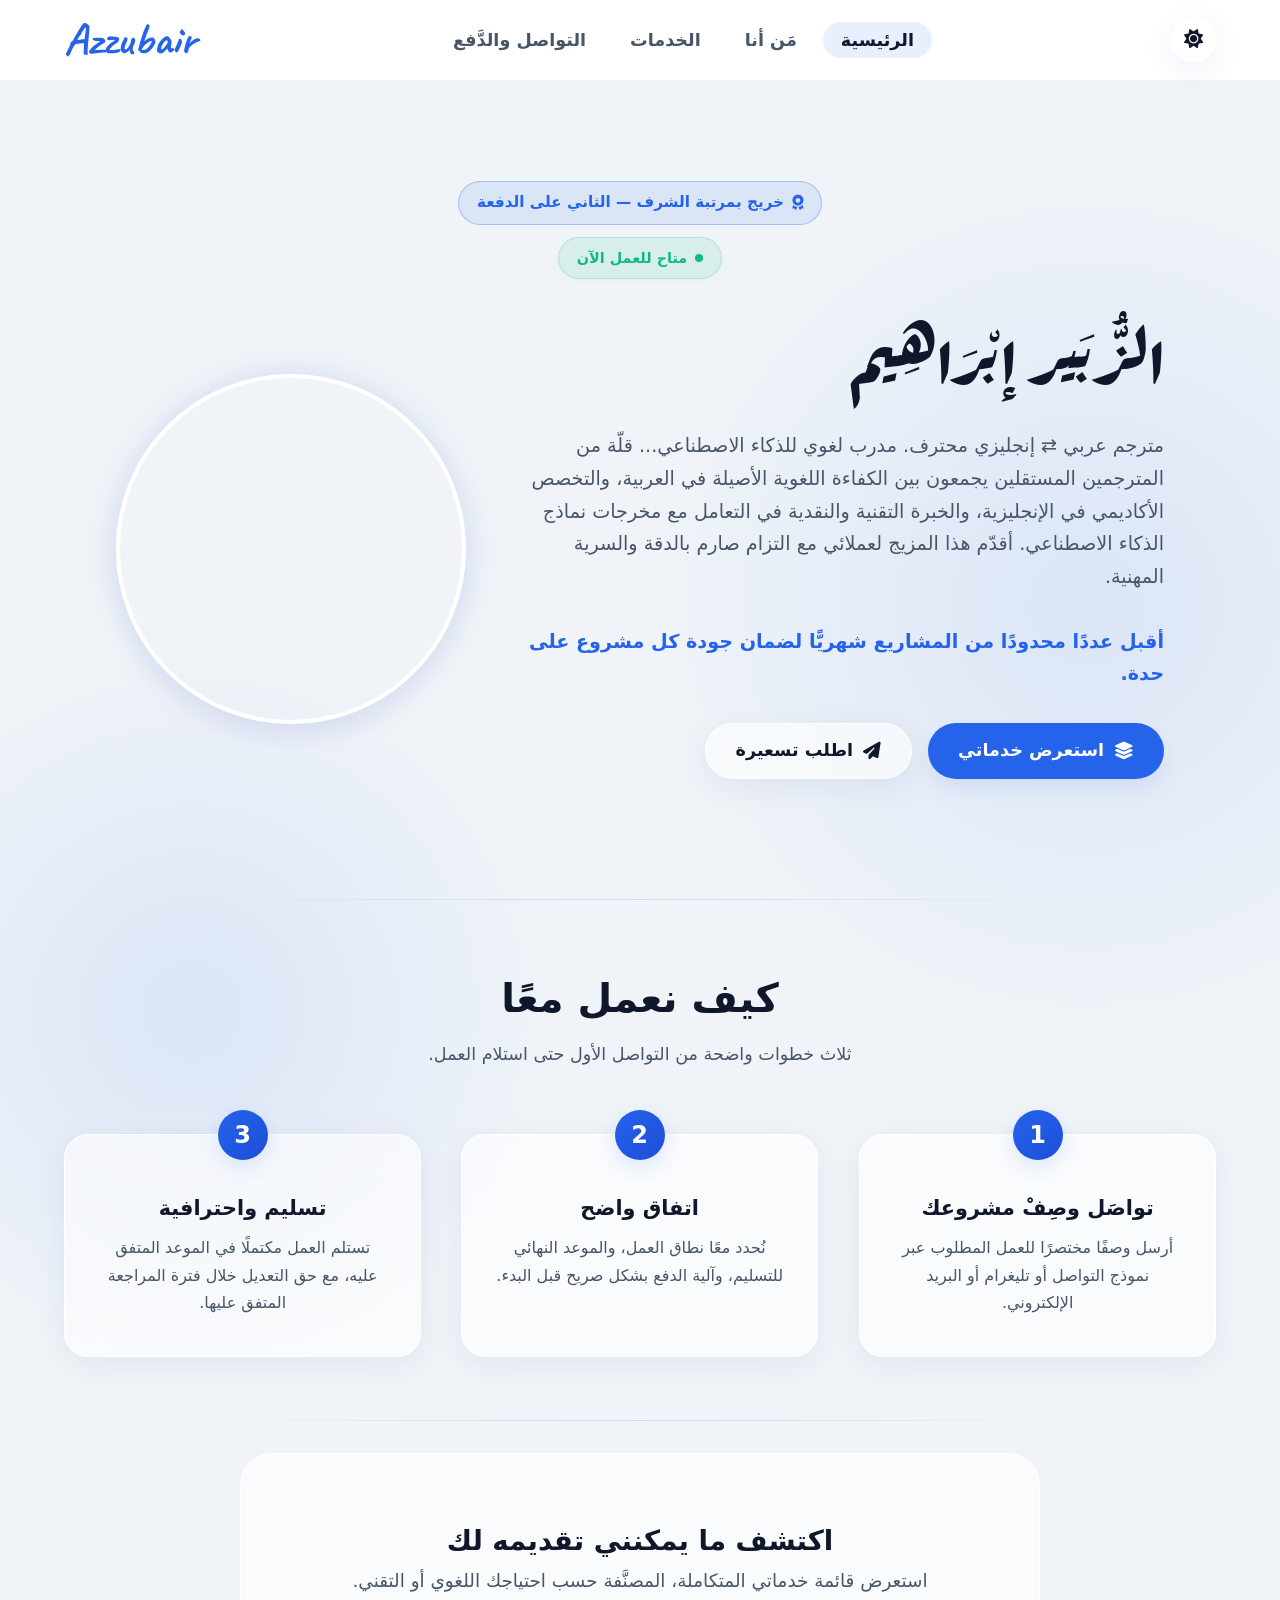
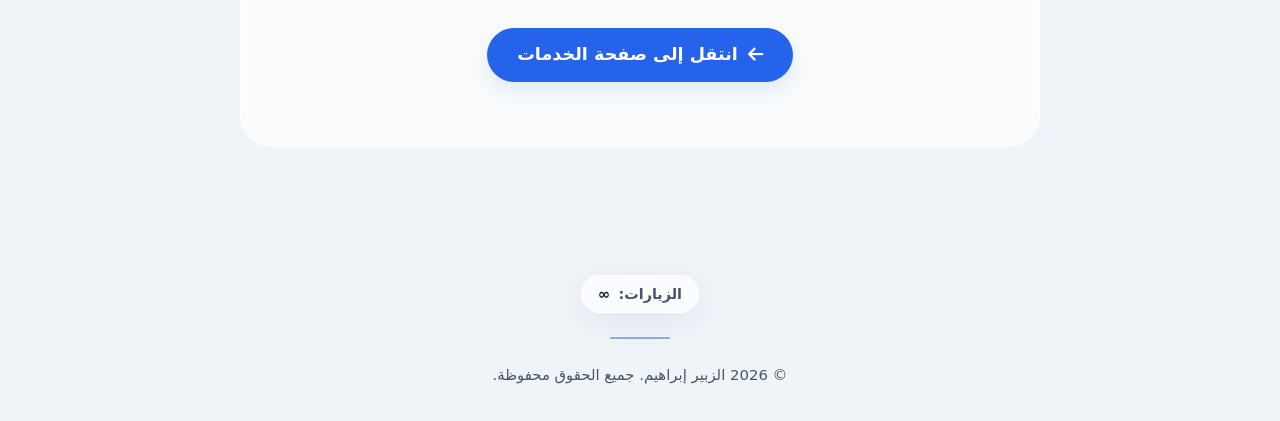
==== commit f87b769c: "Update index.html" ====
--- a/index.html
+++ b/index.html
@@ -8,9 +8,11 @@
   <meta name="description" content="مترجم عربي ⇄ إنجليزي محترف، مقيّم لغوي للذكاء الاصطناعي، ومُدرِّس لغة إنجليزية — خريج مرتبة الشرف، الثاني على الدفعة، جامعة طبرق. متاح للعمل المستقل عن بُعد." />
   <meta property="og:title" content="الزبير إبراهيم — مترجم ومدرب لغوي للذكاء الاصطناعي" />
   <meta property="og:description" content="مترجم عربي ⇄ إنجليزي محترف، خريج مرتبة الشرف، متاح للعمل المستقل عن بُعد." />
+  <meta property="og:image" content="https://azzubairx.github.io/profile.jpg" />
   <meta property="og:type" content="website" />
-  
-  <!-- سكربت التهيئة لتجنب وميض الشاشة -->
+  <meta property="og:url" content="https://azzubairx.github.io/" />
+
+  <!-- سكربت تسريع المظهر لمنع وميض الشاشة (No-FOUC) -->
   <script>
     const savedTheme = localStorage.getItem('theme');
     const systemPrefersLight = window.matchMedia && window.matchMedia('(prefers-color-scheme: light)').matches;
@@ -24,18 +26,32 @@
       "@type": "Person",
       "name": "الزبير إبراهيم",
       "jobTitle": "مترجم ومدرب ذكاء اصطناعي",
-      "address": { "@type": "PostalAddress", "addressLocality": "طبرق", "addressCountry": "LY" }
+      "url": "https://azzubairx.github.io",
+      "address": {
+        "@type": "PostalAddress",
+        "addressLocality": "طبرق",
+        "addressCountry": "LY"
+      }
     }
   </script>
 
+  <!-- Preconnect لتسريع الخطوط -->
   <link rel="preconnect" href="https://fonts.googleapis.com">
   <link rel="preconnect" href="https://fonts.gstatic.com" crossorigin>
   <link rel="stylesheet" href="https://cdnjs.cloudflare.com/ajax/libs/font-awesome/6.5.0/css/all.min.css" />
   <link rel="stylesheet" href="css/style.css" />
+
+  <!-- إضافة تأثير حركة بسيط لحالة التوفر متاح للعمل -->
+  <style>
+    @keyframes badgePulse {
+      0% { transform: scale(0.95); box-shadow: 0 0 0 0 rgba(16, 185, 129, 0.4); }
+      70% { transform: scale(1); box-shadow: 0 0 0 6px rgba(16, 185, 129, 0); }
+      100% { transform: scale(0.95); box-shadow: 0 0 0 0 rgba(16, 185, 129, 0); }
+    }
+  </style>
 </head>
 <body>
 
-  <!-- شريط التنقل -->
   <nav id="navbar">
     <div class="container">
       <a href="index.html" class="logo">Azzubair</a>
@@ -52,32 +68,37 @@
     </div>
   </nav>
 
-  <!-- القسم الترحيبي -->
   <section id="hero">
-    <div class="container hero-wrapper">
-      <div class="hero-text reveal">
-        <!-- شارات المصداقية والتوفر -->
-        <div style="display: flex; gap: 10px; flex-wrap: wrap; margin-bottom: 1.5rem;">
-          <span class="authority-badge" style="margin-bottom: 0;"><i class="fas fa-award"></i> خريج بمرتبة الشرف — الثاني على الدفعة</span>
-          <span class="availability-badge" style="margin-bottom: 0;"><span class="pulse-dot"></span> متاح للعمل الآن</span>
-        </div>
-        
-        <h1>الزُّبَير إبْرَاهِيم</h1>
-        <p>مترجم عربي ⇄ إنجليزي محترف. مدرب لغوي للذكاء الاصطناعي... قلّة من المترجمين المستقلين يجمعون بين الكفاءة اللغوية الأصيلة في العربية، والتخصص الأكاديمي في الإنجليزية، والخبرة التقنية والنقدية في التعامل مع مخرجات نماذج الذكاء الاصطناعي. أقدّم هذا المزيج لعملائي مع التزام صارم بالدقة والسرية المهنية.</p>
-        <p class="scarcity-text">أقبل عددًا محدودًا من المشاريع شهريًّا لضمان جودة كل مشروع على حدة.</p>
-        
-        <div class="btn-group">
-          <a href="services.html" class="btn btn-primary"><i class="fas fa-layer-group"></i> استعرض خدماتي</a>
-          <a href="contact.html" class="btn btn-outline"><i class="fas fa-paper-plane"></i> اطلب تسعيرة</a>
-        </div>
-      </div>
-      <div class="hero-image reveal">
-        <img src="profile.jpg" alt="الزُّبير إبراهيم" loading="lazy" onerror="this.src='https://placehold.co/400x400/1E293B/3B82F6?text=Z'">
+    <div class="container">
+      
+      <!-- إضافة الحاوية الموحدة وتوسيط الشارات تحت بعضها البعض في منتصف الصفحة -->
+      <div class="hero-badges-center reveal" style="display: flex; flex-direction: column; align-items: center; justify-content: center; gap: 12px; margin-bottom: 2.5rem; text-align: center; width: 100%;">
+        <span class="authority-badge" style="margin: 0; display: inline-flex; align-items: center; gap: 8px; font-size: 0.95rem; padding: 8px 18px; border-radius: 50px;">
+          <i class="fas fa-award"></i> خريج بمرتبة الشرف — الثاني على الدفعة
+        </span>
+        <span class="status-badge" style="background-color: rgba(16, 185, 129, 0.1); color: #10b981; border: 1px solid rgba(16, 185, 129, 0.2); padding: 8px 18px; border-radius: 50px; font-size: 0.9rem; font-weight: bold; display: inline-flex; align-items: center; gap: 8px; width: fit-content; box-shadow: 0 2px 8px rgba(16, 185, 129, 0.05);">
+          <span style="width: 8px; height: 8px; background-color: #10b981; border-radius: 50%; display: inline-block; animation: badgePulse 1.8s infinite;"></span> متاح للعمل الآن
+        </span>
+      </div>
+
+      <div class="hero-wrapper">
+        <div class="hero-text reveal">
+          <h1>الزُّبَير إبْرَاهِيم</h1>
+          <p>مترجم عربي ⇄ إنجليزي محترف. مدرب لغوي للذكاء الاصطناعي... قلّة من المترجمين المستقلين يجمعون بين الكفاءة اللغوية الأصيلة في العربية، والتخصص الأكاديمي في الإنجليزية، والخبرة التقنية والنقدية في التعامل مع مخرجات نماذج الذكاء الاصطناعي. أقدّم هذا المزيج لعملائي مع التزام صارم بالدقة والسرية المهنية.</p>
+          <p class="scarcity-text">أقبل عددًا محدودًا من المشاريع شهريًّا لضمان جودة كل مشروع على حدة.</p>
+          
+          <div class="btn-group">
+            <a href="services.html" class="btn btn-primary"><i class="fas fa-layer-group"></i> استعرض خدماتي</a>
+            <a href="contact.html" class="btn btn-outline"><i class="fas fa-paper-plane"></i> اطلب تسعيرة</a>
+          </div>
+        </div>
+        <div class="hero-image reveal">
+          <img src="profile.jpg" alt="الزُّبير إبراهيم" loading="lazy" onerror="this.src='https://placehold.co/400x400/1E293B/3B82F6?text=Z'">
+        </div>
       </div>
     </div>
   </section>
 
-  <!-- آلية العمل -->
   <section id="how-it-works">
     <div class="container">
       <div class="section-title reveal">
@@ -104,7 +125,6 @@
     </div>
   </section>
 
-  <!-- الإجراء النهائي -->
   <section style="padding-top: 0;">
     <div class="container">
       <div class="about-cta reveal">
@@ -117,10 +137,10 @@
     </div>
   </section>
 
-  <!-- الفوتر -->
   <footer>
     <div class="container">
-      <!-- عداد الزيارات -->
+      
+      <!-- 1. عداد الزيارات المصغّر -->
       <div class="glass-counter-wrapper reveal">
         <div class="glass-counter" title="إجمالي الزيارات">
           <div class="counter-data">
@@ -129,15 +149,17 @@
           </div>
         </div>
       </div>
+
+      <!-- 2. الخط الفاصل -->
       <div class="footer-divider"></div>
+
+      <!-- 3. نص الحقوق -->
       <p class="copyright-text">© 2026 الزبير إبراهيم. جميع الحقوق محفوظة.</p>
+      
     </div>
   </footer>
 
-  <!-- زر العودة للأعلى -->
-  <button id="scrollTopBtn" class="scroll-top-btn" aria-label="العودة للأعلى"><i class="fas fa-arrow-up"></i></button>
-
-  <!-- سكربتات النظام والعداد -->
+  <script data-goatcounter="https://azzubairx.goatcounter.com/count" async src="//gc.zgo.at/count.js"></script>
   <script data-goatcounter="https://azzubairx.goatcounter.com/count" async src="//gc.zgo.at/count.js"></script>
   <script>
     document.querySelectorAll('.reveal').forEach(el => el.classList.add('hidden'));
@@ -146,6 +168,7 @@
     const toggle = document.getElementById('themeToggle');
     const icon = toggle.querySelector('i');
     
+    // ضبط الأيقونة حسب السمة المحملة
     if (root.getAttribute('data-theme') === 'light') { icon.className = 'fas fa-sun'; } else { icon.className = 'fas fa-moon'; }
     
     toggle.addEventListener('click', () => {
@@ -156,40 +179,65 @@
       localStorage.setItem('theme', newTheme);
     });
 
+    window.matchMedia('(prefers-color-scheme: light)').addEventListener('change', (e) => {
+      if (!localStorage.getItem('theme')) {
+        const newTheme = e.matches ? 'light' : 'dark';
+        root.setAttribute('data-theme', newTheme);
+        icon.className = e.matches ? 'fas fa-sun' : 'fas fa-moon';
+      }
+    });
+
     const hamburger = document.getElementById('hamburger');
     const navLinks = document.getElementById('navLinks');
     const hamburgerIcon = hamburger.querySelector('i');
     hamburger.addEventListener('click', () => { navLinks.classList.toggle('active'); hamburgerIcon.className = navLinks.classList.contains('active') ? 'fas fa-times' : 'fas fa-bars'; });
+    document.querySelectorAll('.nav-links a').forEach(link => { link.addEventListener('click', () => { navLinks.classList.remove('active'); hamburgerIcon.className = 'fas fa-bars'; }); });
     
     const revealObserver = new IntersectionObserver((entries, observer) => {
       entries.forEach(entry => { if (entry.isIntersecting) { entry.target.classList.remove('hidden'); entry.target.classList.add('active'); observer.unobserve(entry.target); } });
     }, { threshold: 0.1, rootMargin: "0px 0px -20px 0px" });
     document.querySelectorAll('.reveal').forEach(el => revealObserver.observe(el));
     
-    const scrollBtn = document.getElementById("scrollTopBtn");
-    if(scrollBtn) {
-      window.addEventListener("scroll", () => {
-        if (window.scrollY > 300) { scrollBtn.style.display = "block"; } else { scrollBtn.style.display = "none"; }
-      });
-      scrollBtn.addEventListener("click", () => { window.scrollTo({ top: 0, behavior: "smooth" }); });
-    }
-
+    const currentPath = window.location.pathname.split('/').pop();
+    document.querySelectorAll('.nav-links a').forEach(link => {
+      const href = link.getAttribute('href');
+      if ((currentPath === '' && href === 'index.html') || href === currentPath) { link.classList.add('active'); }
+    });
+  </script>
+
+<!-- سكربت العداد المباشر من GoatCounter -->
+  <script>
     async function initGoatCounter() {
       const counterEl = document.getElementById('visit-count');
       if (!counterEl) return;
+      
       try {
         const response = await fetch('https://azzubairx.goatcounter.com/counter/TOTAL.json');
-        if (!response.ok) throw new Error('Error');
+        if (!response.ok) throw new Error('لا يمكن الوصول للعداد');
+        
         const data = await response.json();
         const endCount = parseInt(data.count.replace(/,/g, ''), 10);
+        
         let start = Math.max(0, endCount - 40);
+        const duration = 1000; 
+        const stepTime = Math.abs(Math.floor(duration / 40));
+        
         const timer = setInterval(() => {
           start += 1;
           counterEl.innerText = start.toLocaleString('en-US');
-          if (start >= endCount) { counterEl.innerText = data.count; clearInterval(timer); }
-        }, 25);
-      } catch (err) { counterEl.innerText = '∞'; }
+          if (start >= endCount) {
+            counterEl.innerText = data.count; 
+            clearInterval(timer);
+          }
+        }, stepTime);
+        
+      } catch (err) {
+        console.error("تعذر جلب عداد GoatCounter:", err);
+        counterEl.innerText = '∞';
+      }
     }
+    
+    // تشغيل العداد
     initGoatCounter();
   </script>
 </body>
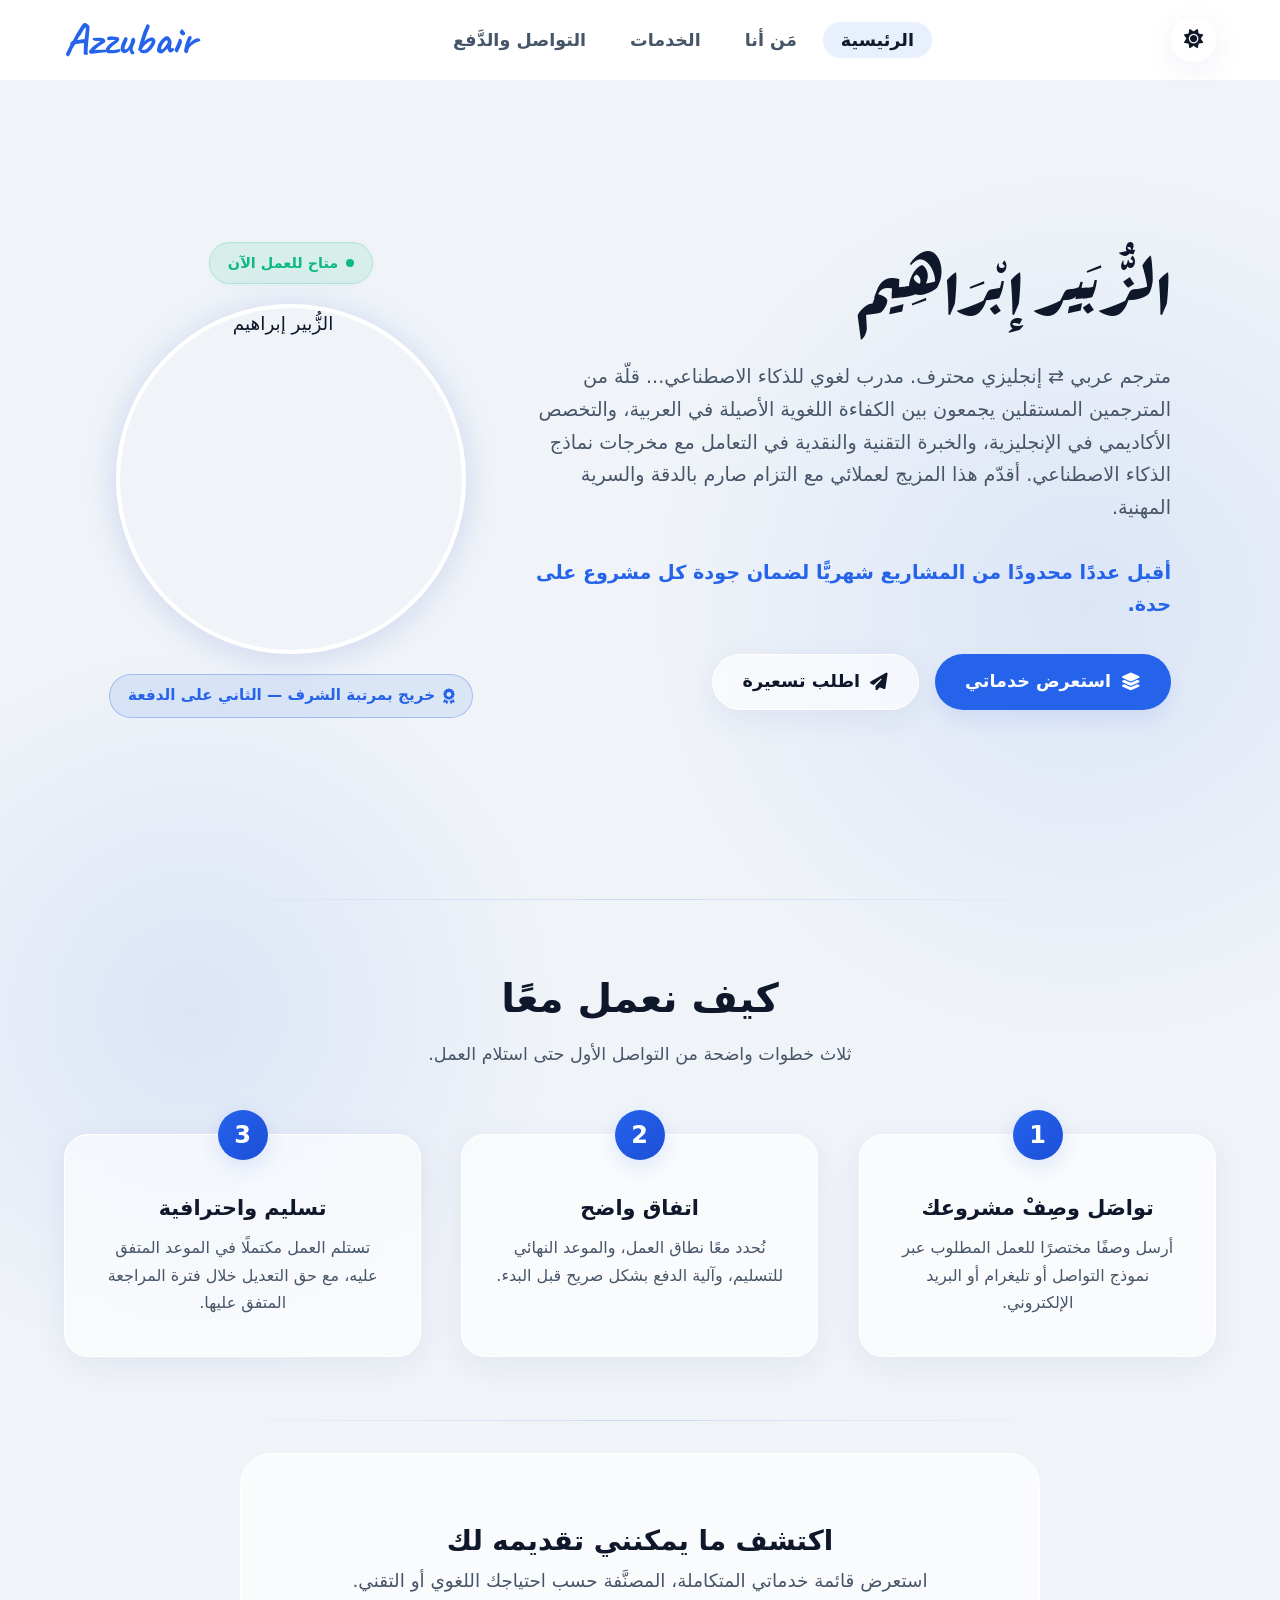
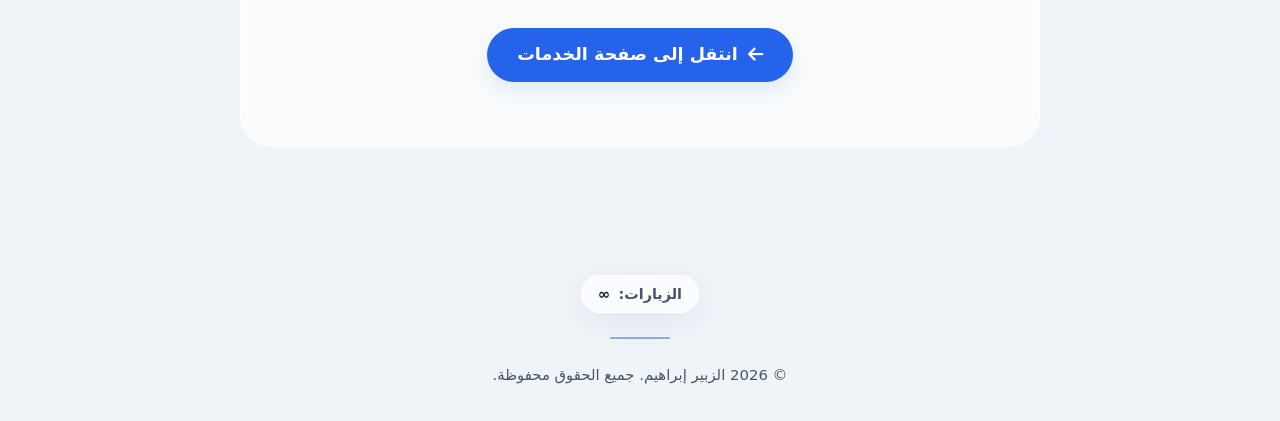
==== commit 3806e9b5: "Update index.html" ====
--- a/index.html
+++ b/index.html
@@ -41,7 +41,7 @@
   <link rel="stylesheet" href="https://cdnjs.cloudflare.com/ajax/libs/font-awesome/6.5.0/css/all.min.css" />
   <link rel="stylesheet" href="css/style.css" />
 
-  <!-- إضافة تأثير حركة بسيط لحالة التوفر متاح للعمل -->
+  <!-- حركة نبض تفاعلية ذكية لحالة التوفر -->
   <style>
     @keyframes badgePulse {
       0% { transform: scale(0.95); box-shadow: 0 0 0 0 rgba(16, 185, 129, 0.4); }
@@ -70,18 +70,8 @@
 
   <section id="hero">
     <div class="container">
-      
-      <!-- إضافة الحاوية الموحدة وتوسيط الشارات تحت بعضها البعض في منتصف الصفحة -->
-      <div class="hero-badges-center reveal" style="display: flex; flex-direction: column; align-items: center; justify-content: center; gap: 12px; margin-bottom: 2.5rem; text-align: center; width: 100%;">
-        <span class="authority-badge" style="margin: 0; display: inline-flex; align-items: center; gap: 8px; font-size: 0.95rem; padding: 8px 18px; border-radius: 50px;">
-          <i class="fas fa-award"></i> خريج بمرتبة الشرف — الثاني على الدفعة
-        </span>
-        <span class="status-badge" style="background-color: rgba(16, 185, 129, 0.1); color: #10b981; border: 1px solid rgba(16, 185, 129, 0.2); padding: 8px 18px; border-radius: 50px; font-size: 0.9rem; font-weight: bold; display: inline-flex; align-items: center; gap: 8px; width: fit-content; box-shadow: 0 2px 8px rgba(16, 185, 129, 0.05);">
-          <span style="width: 8px; height: 8px; background-color: #10b981; border-radius: 50%; display: inline-block; animation: badgePulse 1.8s infinite;"></span> متاح للعمل الآن
-        </span>
-      </div>
-
       <div class="hero-wrapper">
+        
         <div class="hero-text reveal">
           <h1>الزُّبَير إبْرَاهِيم</h1>
           <p>مترجم عربي ⇄ إنجليزي محترف. مدرب لغوي للذكاء الاصطناعي... قلّة من المترجمين المستقلين يجمعون بين الكفاءة اللغوية الأصيلة في العربية، والتخصص الأكاديمي في الإنجليزية، والخبرة التقنية والنقدية في التعامل مع مخرجات نماذج الذكاء الاصطناعي. أقدّم هذا المزيج لعملائي مع التزام صارم بالدقة والسرية المهنية.</p>
@@ -92,9 +82,25 @@
             <a href="contact.html" class="btn btn-outline"><i class="fas fa-paper-plane"></i> اطلب تسعيرة</a>
           </div>
         </div>
-        <div class="hero-image reveal">
+
+        <!-- قسم الصورة متضمناً شارتي التوفر والخبرة مرتبتين عمودياً -->
+        <div class="hero-image reveal" style="display: flex; flex-direction: column; align-items: center; justify-content: center; gap: 15px; text-align: center;">
+          
+          <!-- (متاح للعمل الآن) فوق الصورة -->
+          <span class="status-badge" style="background-color: rgba(16, 185, 129, 0.1); color: #10b981; border: 1px solid rgba(16, 185, 129, 0.2); padding: 8px 18px; border-radius: 50px; font-size: 0.9rem; font-weight: bold; display: inline-flex; align-items: center; gap: 8px; width: fit-content; box-shadow: 0 2px 8px rgba(16, 185, 129, 0.05); margin-bottom: 5px;">
+            <span style="width: 8px; height: 8px; background-color: #10b981; border-radius: 50%; display: inline-block; animation: badgePulse 1.8s infinite;"></span> متاح للعمل الآن
+          </span>
+
+          <!-- الصورة الشخصية -->
           <img src="profile.jpg" alt="الزُّبير إبراهيم" loading="lazy" onerror="this.src='https://placehold.co/400x400/1E293B/3B82F6?text=Z'">
-        </div>
+
+          <!-- (خريج بمرتبة الشرف - الثاني على الدفعة) تحت الصورة -->
+          <span class="authority-badge" style="margin: 5px 0 0 0; display: inline-flex; align-items: center; gap: 8px; font-size: 0.95rem; padding: 8px 18px; border-radius: 50px; width: fit-content;">
+            <i class="fas fa-award"></i> خريج بمرتبة الشرف — الثاني على الدفعة
+          </span>
+
+        </div>
+
       </div>
     </div>
   </section>
@@ -237,7 +243,6 @@
       }
     }
     
-    // تشغيل العداد
     initGoatCounter();
   </script>
 </body>
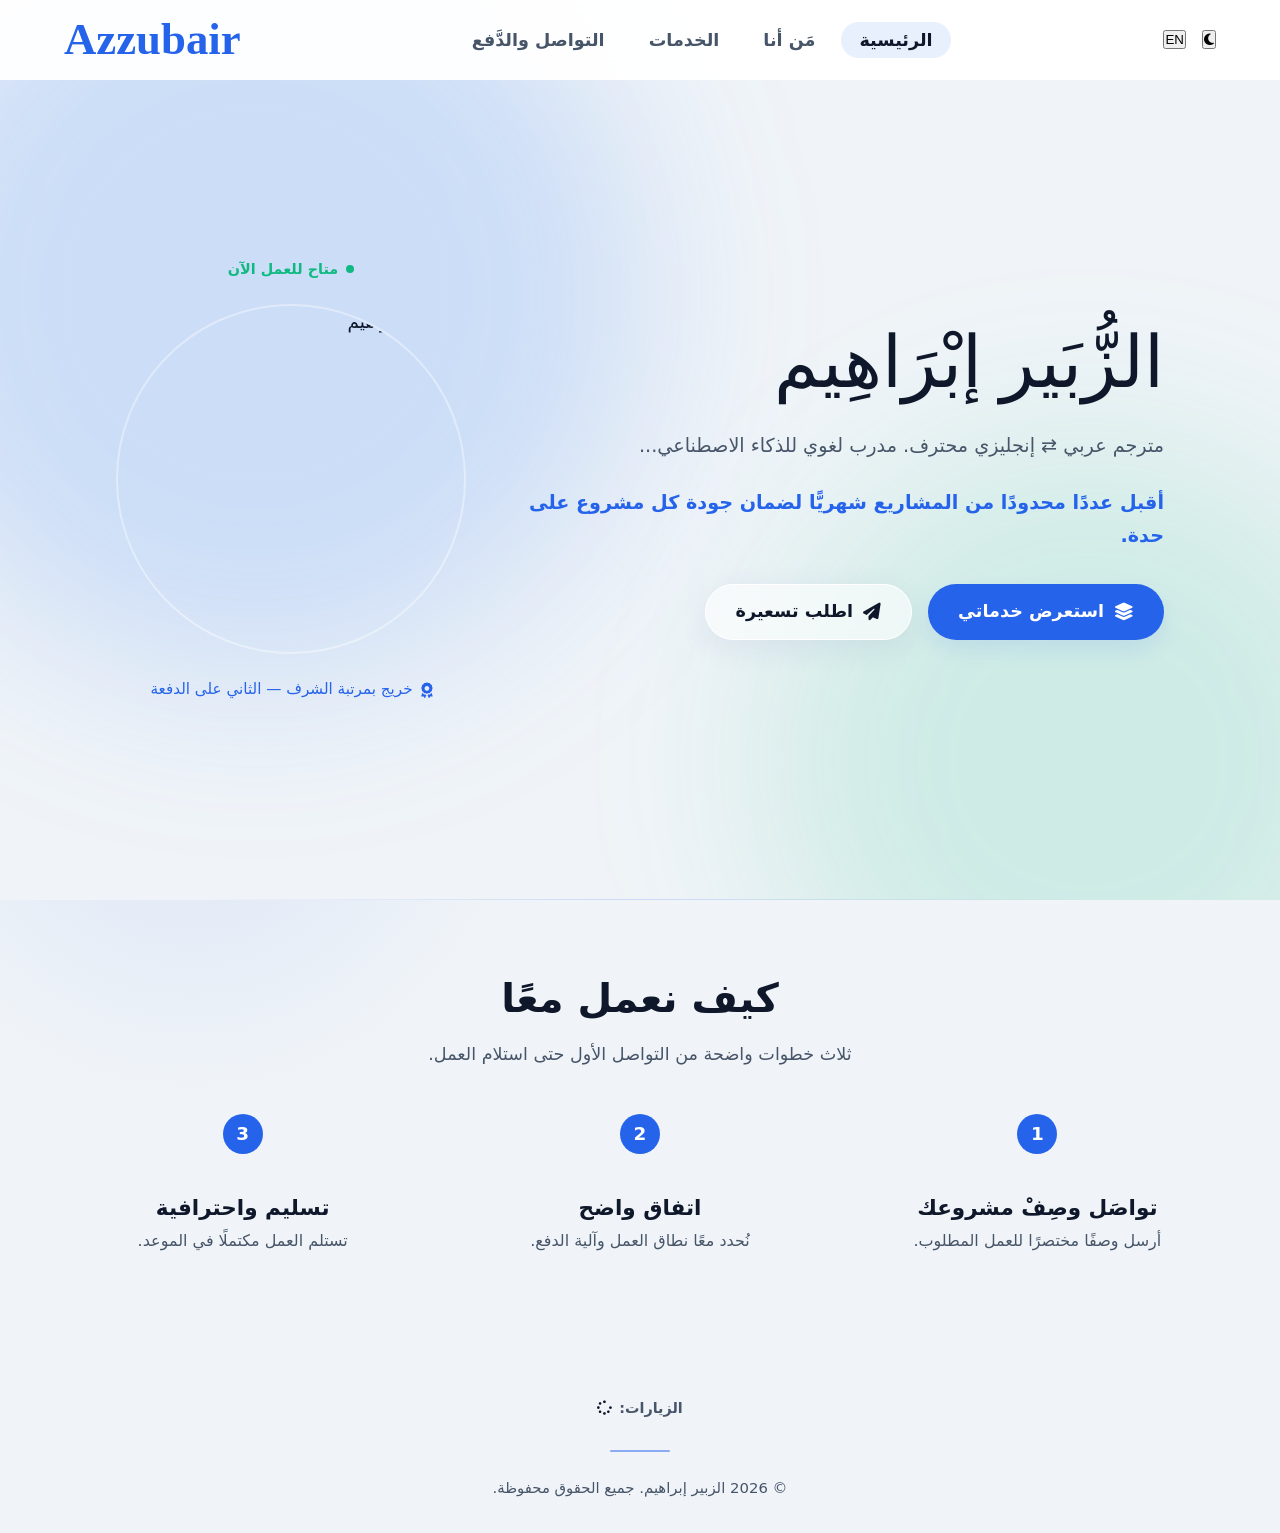
==== commit 7f4f09d6: "Update index.html" ====
--- a/index.html
+++ b/index.html
@@ -4,44 +4,17 @@
   <meta charset="UTF-8" />
   <meta name="viewport" content="width=device-width, initial-scale=1.0" />
   <title>Azzubair | Freelancer</title>
+  <meta name="description" content="مترجم عربي ⇄ إنجليزي محترف، مقيّم لغوي للذكاء الاصطناعي، ومُدرِّس لغة إنجليزية." />
   
-  <meta name="description" content="مترجم عربي ⇄ إنجليزي محترف، مقيّم لغوي للذكاء الاصطناعي، ومُدرِّس لغة إنجليزية — خريج مرتبة الشرف، الثاني على الدفعة، جامعة طبرق. متاح للعمل المستقل عن بُعد." />
-  <meta property="og:title" content="الزبير إبراهيم — مترجم ومدرب لغوي للذكاء الاصطناعي" />
-  <meta property="og:description" content="مترجم عربي ⇄ إنجليزي محترف، خريج مرتبة الشرف، متاح للعمل المستقل عن بُعد." />
-  <meta property="og:image" content="https://azzubairx.github.io/profile.jpg" />
-  <meta property="og:type" content="website" />
-  <meta property="og:url" content="https://azzubairx.github.io/" />
-
-  <!-- سكربت تسريع المظهر لمنع وميض الشاشة (No-FOUC) -->
+  <!-- منع وميض الشاشة -->
   <script>
-    const savedTheme = localStorage.getItem('theme');
-    const systemPrefersLight = window.matchMedia && window.matchMedia('(prefers-color-scheme: light)').matches;
-    const currentTheme = savedTheme ? savedTheme : (systemPrefersLight ? 'light' : 'dark');
-    document.documentElement.setAttribute('data-theme', currentTheme);
+    const savedTheme = localStorage.getItem('theme') || (window.matchMedia('(prefers-color-scheme: light)').matches ? 'light' : 'dark');
+    document.documentElement.setAttribute('data-theme', savedTheme);
   </script>
 
-  <script type="application/ld+json">
-    {
-      "@context": "https://schema.org",
-      "@type": "Person",
-      "name": "الزبير إبراهيم",
-      "jobTitle": "مترجم ومدرب ذكاء اصطناعي",
-      "url": "https://azzubairx.github.io",
-      "address": {
-        "@type": "PostalAddress",
-        "addressLocality": "طبرق",
-        "addressCountry": "LY"
-      }
-    }
-  </script>
-
-  <!-- Preconnect لتسريع الخطوط -->
-  <link rel="preconnect" href="https://fonts.googleapis.com">
-  <link rel="preconnect" href="https://fonts.gstatic.com" crossorigin>
   <link rel="stylesheet" href="https://cdnjs.cloudflare.com/ajax/libs/font-awesome/6.5.0/css/all.min.css" />
   <link rel="stylesheet" href="css/style.css" />
 
-  <!-- حركة نبض تفاعلية ذكية لحالة التوفر -->
   <style>
     @keyframes badgePulse {
       0% { transform: scale(0.95); box-shadow: 0 0 0 0 rgba(16, 185, 129, 0.4); }
@@ -52,198 +25,110 @@
 </head>
 <body>
 
+  <!-- الخلفية السائلة الذكية -->
+  <div class="fluid-bg">
+    <div class="fluid-blob blob-1"></div>
+    <div class="fluid-blob blob-2"></div>
+  </div>
+
   <nav id="navbar">
     <div class="container">
       <a href="index.html" class="logo">Azzubair</a>
       <ul class="nav-links" id="navLinks">
-        <li><a href="index.html" class="active">الرئيسية</a></li>
-        <li><a href="about.html">مَن أنا</a></li>
-        <li><a href="services.html">الخدمات</a></li>
-        <li><a href="contact.html">التواصل والدَّفع</a></li>
+        <li><a href="index.html" class="active" data-i18n="nav_home">الرئيسية</a></li>
+        <li><a href="about.html" data-i18n="nav_about">مَن أنا</a></li>
+        <li><a href="services.html" data-i18n="nav_services">الخدمات</a></li>
+        <li><a href="contact.html" data-i18n="nav_contact">التواصل والدَّفع</a></li>
       </ul>
       <div class="nav-controls">
-        <button class="theme-toggle" id="themeToggle" aria-label="تبديل الوضع"><i class="fas fa-moon"></i></button>
-        <button class="hamburger" id="hamburger" aria-label="القائمة"><i class="fas fa-bars"></i></button>
+        <button id="langToggle" class="icon-btn" aria-label="تغيير اللغة">EN</button>
+        <button id="themeToggle" class="icon-btn" aria-label="تبديل الوضع"><i class="fas fa-moon"></i></button>
       </div>
     </div>
   </nav>
 
-  <section id="hero">
+  <section id="hero" style="min-height: 100vh; display: flex; align-items: center; padding-top: 120px;">
     <div class="container">
       <div class="hero-wrapper">
         
-        <div class="hero-text reveal">
-          <h1>الزُّبَير إبْرَاهِيم</h1>
-          <p>مترجم عربي ⇄ إنجليزي محترف. مدرب لغوي للذكاء الاصطناعي... قلّة من المترجمين المستقلين يجمعون بين الكفاءة اللغوية الأصيلة في العربية، والتخصص الأكاديمي في الإنجليزية، والخبرة التقنية والنقدية في التعامل مع مخرجات نماذج الذكاء الاصطناعي. أقدّم هذا المزيج لعملائي مع التزام صارم بالدقة والسرية المهنية.</p>
-          <p class="scarcity-text">أقبل عددًا محدودًا من المشاريع شهريًّا لضمان جودة كل مشروع على حدة.</p>
+        <div class="hero-text gsap-reveal">
+          <h1 data-i18n="hero_name" style="font-family: 'Rakkas', serif; font-size: clamp(3rem, 6vw, 4.5rem); margin-bottom: 1.5rem;">الزُّبَير إبْرَاهِيم</h1>
+          <p data-i18n="hero_desc" style="font-size: 1.2rem; color: var(--text-muted); margin-bottom: 1.5rem;">مترجم عربي ⇄ إنجليزي محترف. مدرب لغوي للذكاء الاصطناعي...</p>
+          <p data-i18n="hero_scarcity" class="scarcity-text" style="color: var(--primary); font-weight: bold; margin-bottom: 2rem;">أقبل عددًا محدودًا من المشاريع شهريًّا لضمان جودة كل مشروع على حدة.</p>
           
           <div class="btn-group">
-            <a href="services.html" class="btn btn-primary"><i class="fas fa-layer-group"></i> استعرض خدماتي</a>
-            <a href="contact.html" class="btn btn-outline"><i class="fas fa-paper-plane"></i> اطلب تسعيرة</a>
+            <a href="services.html" class="btn btn-primary liquid-card" data-i18n="btn_services"><i class="fas fa-layer-group"></i> استعرض خدماتي</a>
+            <a href="contact.html" class="btn btn-outline liquid-card" data-i18n="btn_quote"><i class="fas fa-paper-plane"></i> اطلب تسعيرة</a>
           </div>
         </div>
 
-        <!-- قسم الصورة متضمناً شارتي التوفر والخبرة مرتبتين عمودياً -->
-        <div class="hero-image reveal" style="display: flex; flex-direction: column; align-items: center; justify-content: center; gap: 15px; text-align: center;">
-          
-          <!-- (متاح للعمل الآن) فوق الصورة -->
-          <span class="status-badge" style="background-color: rgba(16, 185, 129, 0.1); color: #10b981; border: 1px solid rgba(16, 185, 129, 0.2); padding: 8px 18px; border-radius: 50px; font-size: 0.9rem; font-weight: bold; display: inline-flex; align-items: center; gap: 8px; width: fit-content; box-shadow: 0 2px 8px rgba(16, 185, 129, 0.05); margin-bottom: 5px;">
-            <span style="width: 8px; height: 8px; background-color: #10b981; border-radius: 50%; display: inline-block; animation: badgePulse 1.8s infinite;"></span> متاح للعمل الآن
+        <div class="hero-image gsap-reveal" style="display: flex; flex-direction: column; align-items: center; gap: 15px;">
+          <span class="liquid-card" style="padding: 8px 18px; border-radius: 50px; font-size: 0.9rem; font-weight: bold; display: inline-flex; align-items: center; gap: 8px; color: #10b981;">
+            <span style="width: 8px; height: 8px; background-color: #10b981; border-radius: 50%; display: inline-block; animation: badgePulse 1.8s infinite;"></span>
+            <span data-i18n="status_avail">متاح للعمل الآن</span>
           </span>
 
-          <!-- الصورة الشخصية -->
-          <img src="profile.jpg" alt="الزُّبير إبراهيم" loading="lazy" onerror="this.src='https://placehold.co/400x400/1E293B/3B82F6?text=Z'">
+          <img src="profile.jpg" alt="الزُّبير إبراهيم" loading="lazy" style="width: 350px; height: 350px; border-radius: 50%; object-fit: cover; border: 2px solid var(--border-liquid); box-shadow: var(--shadow-liquid);">
 
-          <!-- (خريج بمرتبة الشرف - الثاني على الدفعة) تحت الصورة -->
-          <span class="authority-badge" style="margin: 5px 0 0 0; display: inline-flex; align-items: center; gap: 8px; font-size: 0.95rem; padding: 8px 18px; border-radius: 50px; width: fit-content;">
+          <span class="liquid-card" style="padding: 8px 18px; border-radius: 50px; font-size: 0.95rem; color: var(--primary); display: inline-flex; align-items: center; gap: 8px;" data-i18n="badge_honor">
             <i class="fas fa-award"></i> خريج بمرتبة الشرف — الثاني على الدفعة
           </span>
-
         </div>
 
       </div>
     </div>
   </section>
 
-  <section id="how-it-works">
+  <section id="how-it-works" style="padding: 4rem 0;">
     <div class="container">
-      <div class="section-title reveal">
-        <h2>كيف نعمل معًا</h2>
-        <p>ثلاث خطوات واضحة من التواصل الأول حتى استلام العمل.</p>
+      <div class="section-title gsap-reveal" style="text-align: center; margin-bottom: 4rem;">
+        <h2 data-i18n="hw_title">كيف نعمل معًا</h2>
+        <p data-i18n="hw_desc">ثلاث خطوات واضحة من التواصل الأول حتى استلام العمل.</p>
       </div>
-      <div class="steps-grid">
-        <div class="step-card reveal">
-          <div class="step-number">1</div>
-          <h3>تواصَل وصِفْ مشروعك</h3>
-          <p>أرسل وصفًا مختصرًا للعمل المطلوب عبر نموذج التواصل أو تليغرام أو البريد الإلكتروني.</p>
+      
+      <!-- استخدام liquid-card مباشرة بدل step-card القديمة -->
+      <div style="display: grid; grid-template-columns: repeat(auto-fit, minmax(250px, 1fr)); gap: 2.5rem;">
+        <div class="liquid-card gsap-reveal" style="padding: 2.5rem 2rem; text-align: center; position: relative;">
+          <div style="width: 40px; height: 40px; background: var(--primary); color: #fff; border-radius: 50%; display: flex; align-items: center; justify-content: center; font-weight: bold; position: absolute; top: -20px; left: 50%; transform: translateX(-50%);">1</div>
+          <h3 data-i18n="hw_1_title" style="margin-top: 1rem;">تواصَل وصِفْ مشروعك</h3>
+          <p data-i18n="hw_1_desc" style="color: var(--text-muted); font-size: 1rem;">أرسل وصفًا مختصرًا للعمل المطلوب.</p>
         </div>
-        <div class="step-card reveal">
-          <div class="step-number">2</div>
-          <h3>اتفاق واضح</h3>
-          <p>نُحدد معًا نطاق العمل، والموعد النهائي للتسليم، وآلية الدفع بشكل صريح قبل البدء.</p>
+        <div class="liquid-card gsap-reveal" style="padding: 2.5rem 2rem; text-align: center; position: relative;">
+          <div style="width: 40px; height: 40px; background: var(--primary); color: #fff; border-radius: 50%; display: flex; align-items: center; justify-content: center; font-weight: bold; position: absolute; top: -20px; left: 50%; transform: translateX(-50%);">2</div>
+          <h3 data-i18n="hw_2_title" style="margin-top: 1rem;">اتفاق واضح</h3>
+          <p data-i18n="hw_2_desc" style="color: var(--text-muted); font-size: 1rem;">نُحدد معًا نطاق العمل وآلية الدفع.</p>
         </div>
-        <div class="step-card reveal">
-          <div class="step-number">3</div>
-          <h3>تسليم واحترافية</h3>
-          <p>تستلم العمل مكتملًا في الموعد المتفق عليه، مع حق التعديل خلال فترة المراجعة المتفق عليها.</p>
+        <div class="liquid-card gsap-reveal" style="padding: 2.5rem 2rem; text-align: center; position: relative;">
+          <div style="width: 40px; height: 40px; background: var(--primary); color: #fff; border-radius: 50%; display: flex; align-items: center; justify-content: center; font-weight: bold; position: absolute; top: -20px; left: 50%; transform: translateX(-50%);">3</div>
+          <h3 data-i18n="hw_3_title" style="margin-top: 1rem;">تسليم واحترافية</h3>
+          <p data-i18n="hw_3_desc" style="color: var(--text-muted); font-size: 1rem;">تستلم العمل مكتملًا في الموعد.</p>
         </div>
       </div>
     </div>
   </section>
 
-  <section style="padding-top: 0;">
+  <footer style="text-align: center; padding: 2rem 0; color: var(--text-muted);">
     <div class="container">
-      <div class="about-cta reveal">
-        <h2>اكتشف ما يمكنني تقديمه لك</h2>
-        <p style="color: var(--text-muted); margin-bottom: 2rem;">استعرض قائمة خدماتي المتكاملة، المصنَّفة حسب احتياجك اللغوي أو التقني.</p>
-        <div class="btn-group" style="justify-content: center;">
-          <a href="services.html" class="btn btn-primary"><i class="fas fa-arrow-left"></i> انتقل إلى صفحة الخدمات</a>
+      <div class="liquid-card gsap-reveal" style="display: inline-flex; align-items: center; padding: 6px 16px; border-radius: 50px; margin-bottom: 1.5rem;" title="إجمالي الزيارات">
+        <div style="display: flex; gap: 8px; font-weight: bold; font-size: 0.9rem;">
+          <span>الزيارات:</span>
+          <span id="visit-count" style="color: var(--text-main); font-family: system-ui;"><i class="fas fa-spinner fa-spin"></i></span>
         </div>
       </div>
-    </div>
-  </section>
-
-  <footer>
-    <div class="container">
-      
-      <!-- 1. عداد الزيارات المصغّر -->
-      <div class="glass-counter-wrapper reveal">
-        <div class="glass-counter" title="إجمالي الزيارات">
-          <div class="counter-data">
-            <span class="counter-label">الزيارات:</span>
-            <span class="counter-number" id="visit-count"><i class="fas fa-spinner fa-spin" style="font-size: 0.85rem;"></i></span>
-          </div>
-        </div>
-      </div>
-
-      <!-- 2. الخط الفاصل -->
-      <div class="footer-divider"></div>
-
-      <!-- 3. نص الحقوق -->
-      <p class="copyright-text">© 2026 الزبير إبراهيم. جميع الحقوق محفوظة.</p>
-      
+      <div style="width: 60px; height: 2px; background: var(--primary); margin: 0 auto 1.5rem auto; border-radius: 2px; opacity: 0.5;"></div>
+      <p data-i18n="footer_copy" style="font-size: 0.93rem;">© 2026 الزبير إبراهيم. جميع الحقوق محفوظة.</p>
     </div>
   </footer>
 
+  <!-- المكتبات الخفيفة لتحقيق الـ AI Minimalism -->
+  <!-- 1. التمرير الناعم (Lenis) -->
+  <script src="https://unpkg.com/lenis@1.1.1/dist/lenis.min.js"></script>
+  <!-- 2. محرك الحركات (GSAP) -->
+  <script src="https://cdnjs.cloudflare.com/ajax/libs/gsap/3.12.5/gsap.min.js"></script>
+  <script src="https://cdnjs.cloudflare.com/ajax/libs/gsap/3.12.5/ScrollTrigger.min.js"></script>
+  <!-- سكربت الموقع المركزي -->
+  <script src="js/app.js"></script>
+  <!-- إحصائيات GoatCounter -->
   <script data-goatcounter="https://azzubairx.goatcounter.com/count" async src="//gc.zgo.at/count.js"></script>
-  <script data-goatcounter="https://azzubairx.goatcounter.com/count" async src="//gc.zgo.at/count.js"></script>
-  <script>
-    document.querySelectorAll('.reveal').forEach(el => el.classList.add('hidden'));
-    
-    const root = document.documentElement;
-    const toggle = document.getElementById('themeToggle');
-    const icon = toggle.querySelector('i');
-    
-    // ضبط الأيقونة حسب السمة المحملة
-    if (root.getAttribute('data-theme') === 'light') { icon.className = 'fas fa-sun'; } else { icon.className = 'fas fa-moon'; }
-    
-    toggle.addEventListener('click', () => {
-      const isDark = root.getAttribute('data-theme') === 'dark';
-      const newTheme = isDark ? 'light' : 'dark';
-      root.setAttribute('data-theme', newTheme);
-      icon.className = isDark ? 'fas fa-sun' : 'fas fa-moon';
-      localStorage.setItem('theme', newTheme);
-    });
-
-    window.matchMedia('(prefers-color-scheme: light)').addEventListener('change', (e) => {
-      if (!localStorage.getItem('theme')) {
-        const newTheme = e.matches ? 'light' : 'dark';
-        root.setAttribute('data-theme', newTheme);
-        icon.className = e.matches ? 'fas fa-sun' : 'fas fa-moon';
-      }
-    });
-
-    const hamburger = document.getElementById('hamburger');
-    const navLinks = document.getElementById('navLinks');
-    const hamburgerIcon = hamburger.querySelector('i');
-    hamburger.addEventListener('click', () => { navLinks.classList.toggle('active'); hamburgerIcon.className = navLinks.classList.contains('active') ? 'fas fa-times' : 'fas fa-bars'; });
-    document.querySelectorAll('.nav-links a').forEach(link => { link.addEventListener('click', () => { navLinks.classList.remove('active'); hamburgerIcon.className = 'fas fa-bars'; }); });
-    
-    const revealObserver = new IntersectionObserver((entries, observer) => {
-      entries.forEach(entry => { if (entry.isIntersecting) { entry.target.classList.remove('hidden'); entry.target.classList.add('active'); observer.unobserve(entry.target); } });
-    }, { threshold: 0.1, rootMargin: "0px 0px -20px 0px" });
-    document.querySelectorAll('.reveal').forEach(el => revealObserver.observe(el));
-    
-    const currentPath = window.location.pathname.split('/').pop();
-    document.querySelectorAll('.nav-links a').forEach(link => {
-      const href = link.getAttribute('href');
-      if ((currentPath === '' && href === 'index.html') || href === currentPath) { link.classList.add('active'); }
-    });
-  </script>
-
-<!-- سكربت العداد المباشر من GoatCounter -->
-  <script>
-    async function initGoatCounter() {
-      const counterEl = document.getElementById('visit-count');
-      if (!counterEl) return;
-      
-      try {
-        const response = await fetch('https://azzubairx.goatcounter.com/counter/TOTAL.json');
-        if (!response.ok) throw new Error('لا يمكن الوصول للعداد');
-        
-        const data = await response.json();
-        const endCount = parseInt(data.count.replace(/,/g, ''), 10);
-        
-        let start = Math.max(0, endCount - 40);
-        const duration = 1000; 
-        const stepTime = Math.abs(Math.floor(duration / 40));
-        
-        const timer = setInterval(() => {
-          start += 1;
-          counterEl.innerText = start.toLocaleString('en-US');
-          if (start >= endCount) {
-            counterEl.innerText = data.count; 
-            clearInterval(timer);
-          }
-        }, stepTime);
-        
-      } catch (err) {
-        console.error("تعذر جلب عداد GoatCounter:", err);
-        counterEl.innerText = '∞';
-      }
-    }
-    
-    initGoatCounter();
-  </script>
 </body>
 </html>
--- a/css/style.css
+++ b/css/style.css
@@ -3,33 +3,110 @@
    النمط: تأثير الزجاج (Glassmorphism) | الألوان: أزرق تقني وكحلي
    ============================================================ */
 
+/* ── 1. استيراد خطوط اللغة الإنجليزية (Ogg) ── */
+@font-face { 
+  font-family: 'Ogg'; 
+  src: url('../fonts/Ogg-Text-Book.otf') format('opentype'); 
+  font-weight: normal; 
+  font-style: normal; 
+  font-display: swap; 
+}
+@font-face { 
+  font-family: 'Ogg'; 
+  src: url('../fonts/Ogg-Text-Light-Italic.otf') format('opentype'); 
+  font-weight: 300; 
+  font-style: italic; 
+  font-display: swap; 
+}
+
+/* ── 2. تخصيص اللغة الإنجليزية (LTR) ── */
+html[lang="en"] body {
+  font-family: 'Ogg', system-ui, -apple-system, sans-serif !important;
+  direction: ltr;
+  text-align: left;
+  letter-spacing: 0.3px;
+}
+
+html[lang="en"] .nav-links { flex-direction: row; }
+html[lang="en"] .nav-controls { flex-direction: row; }
+html[lang="en"] .logo { direction: ltr; }
+html[lang="en"] .contact-form { text-align: left; }
+
+/* ── 3. تحديث تأثير الزجاج ليصبح Apple Liquid Glass ── */
+/* استبدل متغيرات الزجاج في :root و [data-theme="light"] */
+:root {
+  /* ... ألوانك السابقة كما هي ... */
+  --bg-liquid-glass: rgba(11, 17, 33, 0.45);
+  --border-liquid: rgba(255, 255, 255, 0.1);
+  --inner-glow: inset 0 1px 1px rgba(255, 255, 255, 0.08);
+}
+[data-theme="light"] {
+  --bg-liquid-glass: rgba(255, 255, 255, 0.45);
+  --border-liquid: rgba(255, 255, 255, 0.4);
+  --inner-glow: inset 0 1px 1px rgba(255, 255, 255, 0.5);
+}
+
+/* الكلاس الجديد للبطاقات الزجاجية السائلة */
+.liquid-glass {
+  background: var(--bg-liquid-glass);
+  backdrop-filter: blur(24px) saturate(180%);
+  -webkit-backdrop-filter: blur(24px) saturate(180%);
+  border: 1px solid var(--border-liquid);
+  box-shadow: 0 8px 32px rgba(0, 0, 0, 0.15), var(--inner-glow);
+  border-radius: 28px;
+  transition: all 0.4s cubic-bezier(0.25, 1, 0.5, 1);
+}
+
+/* ── 4. خلفية سائلة متحركة (Fluid Gradient Blob) مثل Perplexity/Apple ── */
+.fluid-bg {
+  position: fixed;
+  top: 0; left: 0; width: 100vw; height: 100vh;
+  z-index: -1;
+  overflow: hidden;
+  background: var(--bg-main);
+  transition: background 0.5s ease;
+}
+.fluid-blob {
+  position: absolute;
+  width: 60vw; height: 60vw;
+  background: var(--primary-glass);
+  border-radius: 50%;
+  filter: blur(90px);
+  animation: floatBlob 20s infinite alternate cubic-bezier(0.4, 0, 0.2, 1);
+}
+.blob-1 { top: -10%; left: -10%; animation-delay: 0s; background: rgba(59, 130, 246, 0.2); }
+.blob-2 { bottom: -20%; right: -10%; width: 50vw; height: 50vw; animation-delay: -5s; background: rgba(16, 185, 129, 0.15); } /* لمسة خضراء خفيفة */
+
+@keyframes floatBlob {
+  0% { transform: translate(0, 0) scale(1); }
+  100% { transform: translate(10%, 15%) scale(1.1); }
+}
+
 /* ── 1. استيراد الخطوط ── */
-@import url('https://fonts.googleapis.com/css2?family=Caveat:wght@700&display=swap'); /* خط الشعار */
-@import url('https://fonts.googleapis.com/css2?family=Rakkas&display=swap'); /* خط العناوين الكبيرة */
-
-/* تعريف خط نصوص الموقع الأساسي (Casa) المرفوع محلياً */
+@import url('https://fonts.googleapis.com/css2?family=Caveat:wght@700&display=swap');
+@import url('https://fonts.googleapis.com/css2?family=Rakkas&display=swap');
+
 @font-face { font-family: 'Casa'; src: url('../fonts/Casa.ttf') format('truetype'); font-weight: normal; font-style: normal; font-display: swap; }
 @font-face { font-family: 'Casa'; src: url('../fonts/CasaB.ttf') format('truetype'); font-weight: bold; font-style: normal; font-display: swap; }
 @font-face { font-family: 'Casa'; src: url('../fonts/CasaI.ttf') format('truetype'); font-weight: normal; font-style: italic; font-display: swap; }
 
-/* ── 2. المتغيرات والألوان (الوضع الليلي هو الافتراضي) ── */
+/* ── 2. المتغيرات والألوان ── */
 :root {
-  --bg-main: #0B1121; /* لون الخلفية الرئيسي */
-  --bg-glass: rgba(30, 41, 59, 0.4); /* لون البطاقات الزجاجية */
-  --bg-nav: rgba(11, 17, 33, 0.95); /* لون شريط التنقل */
-  --primary: #3B82F6; /* اللون الأزرق الأساسي */
-  --primary-hover: #60A5FA; /* اللون الأزرق عند التمرير */
-  --primary-glass: rgba(59, 130, 246, 0.15); /* لون أزرق شفاف */
-  --text-main: #F8FAFC; /* لون النص الأساسي (أبيض) */
-  --text-muted: #94A3B8; /* لون النص الفرعي (رمادي) */
-  --border-glass: rgba(255, 255, 255, 0.08); /* حدود البطاقات */
-  --border-primary: rgba(59, 130, 246, 0.3); /* حدود زرقاء خفيفة */
-  --shadow-glass: 0 8px 32px 0 rgba(0, 0, 0, 0.3); /* ظل البطاقات */
-  --primary-glow: rgba(59, 130, 246, 0.25); /* توهج أزرق */
-  --shadow-hover: 0 16px 40px 0 rgba(59, 130, 246, 0.18); /* الظل عند التمرير */
-}
-
-/* متغيرات الوضع النهاري */
+  --bg-main: #0B1121;
+  --bg-glass: rgba(30, 41, 59, 0.4);
+  --bg-nav: rgba(11, 17, 33, 0.95);
+  --primary: #3B82F6;
+  --primary-hover: #60A5FA;
+  --primary-glass: rgba(59, 130, 246, 0.15);
+  --text-main: #F8FAFC;
+  --text-muted: #94A3B8;
+  --border-glass: rgba(255, 255, 255, 0.08);
+  --border-primary: rgba(59, 130, 246, 0.3);
+  --shadow-glass: 0 8px 32px 0 rgba(0, 0, 0, 0.3);
+  --primary-glow: rgba(59, 130, 246, 0.25);
+  --shadow-hover: 0 16px 40px 0 rgba(59, 130, 246, 0.18);
+}
+
 [data-theme="light"] {
   --bg-main: #F0F4F8;
   --bg-glass: rgba(255, 255, 255, 0.6);
@@ -50,7 +127,6 @@
 *, *::before, *::after { margin: 0; padding: 0; box-sizing: border-box; }
 html { scroll-behavior: smooth; max-width: 100vw; overflow-x: hidden; }
 
-/* إيقاف الحركات للأجهزة التي تفضل تقليل الحركة */
 @media (prefers-reduced-motion: reduce) {
   *, *::before, *::after { animation-duration: 0.01ms !important; transition-duration: 0.01ms !important; scroll-behavior: auto !important; }
   .reveal { opacity: 1 !important; transform: none !important; }
@@ -63,7 +139,6 @@
   line-height: 1.7; direction: rtl; text-rendering: optimizeLegibility;
   -webkit-font-smoothing: antialiased; -moz-osx-font-smoothing: grayscale;
   transition: background-color 0.4s ease, color 0.4s ease;
-  /* إضافة تأثير الإضاءة الخلفية للزجاج (Liquid Aurora) */
   background-image: radial-gradient(circle at 15% 50%, var(--primary-glass), transparent 25%), radial-gradient(circle at 85% 30%, var(--primary-glass), transparent 25%);
   word-wrap: break-word;
 }
@@ -71,76 +146,52 @@
 a, .btn, .logo, .nav-links a { text-decoration: none !important; color: inherit; outline: none; }
 ul { list-style: none; }
 .container { width: 100%; max-width: 1200px; margin: 0 auto; padding: 0 24px; }
-
-/* تخصيص شريط التمرير (Scrollbar) */
 ::-webkit-scrollbar { width: 6px; }
 ::-webkit-scrollbar-track { background: var(--bg-main); }
 ::-webkit-scrollbar-thumb { background: var(--border-primary); border-radius: 3px; }
 ::-webkit-scrollbar-thumb:hover { background: var(--primary); }
+:focus-visible { outline: 2px solid var(--primary); outline-offset: 3px; border-radius: 4px; }
 
 /* ── 4. شريط التنقل (Navbar) ── */
-nav {
-  position: fixed; top: 0; left: 0; right: 0; background: var(--bg-nav);
-  backdrop-filter: blur(16px); -webkit-backdrop-filter: blur(16px);
-  border-bottom: 1px solid var(--border-glass); height: 80px; display: flex; align-items: center;
-  z-index: 1000; transition: background-color 0.4s ease;
-}
+nav { position: fixed; top: 0; left: 0; right: 0; background: var(--bg-nav); backdrop-filter: blur(16px); -webkit-backdrop-filter: blur(16px); border-bottom: 1px solid var(--border-glass); height: 80px; display: flex; align-items: center; z-index: 1000; transition: background-color 0.4s ease; }
 nav .container { display: flex; justify-content: space-between; align-items: center; flex-direction: row-reverse; }
 .logo { font-family: 'Caveat', cursive !important; font-size: 2.8rem; font-weight: 700; color: var(--primary) !important; direction: ltr; }
 .nav-links { display: flex; gap: 0.5rem; align-items: center; }
-
-/* تأثير الكبسولة لروابط التنقل النشطة */
 .nav-links a { font-weight: bold; font-size: 1.1rem; color: var(--text-muted) !important; transition: all 0.3s ease; padding: 8px 18px; border-radius: 25px; }
 .nav-links a:hover, .nav-links a.active { color: var(--text-main) !important; background-color: var(--primary-glass); }
-
 .nav-controls { display: flex; align-items: center; gap: 1rem; flex-direction: row-reverse; }
-.theme-toggle {
-  background: var(--bg-glass); backdrop-filter: blur(10px); border: 1px solid var(--border-glass);
-  color: var(--text-main); width: 45px; height: 45px; border-radius: 50%;
-  cursor: pointer; display: flex; align-items: center; justify-content: center;
-  font-size: 1.2rem; transition: all 0.3s ease; box-shadow: var(--shadow-glass);
-}
+.theme-toggle { background: var(--bg-glass); backdrop-filter: blur(10px); border: 1px solid var(--border-glass); color: var(--text-main); width: 45px; height: 45px; border-radius: 50%; cursor: pointer; display: flex; align-items: center; justify-content: center; font-size: 1.2rem; transition: all 0.3s ease; box-shadow: var(--shadow-glass); }
 .theme-toggle:hover { background: var(--primary); color: #fff; border-color: var(--primary); transform: rotate(30deg); }
 .hamburger { display: none; background: none; border: none; color: var(--text-main); font-size: 1.8rem; cursor: pointer; }
 
-/* ── 5. الواجهة الرئيسية للـ Hero والأزرار ── */
+/* ── 5. الواجهة الرئيسية (Hero) والأزرار ── */
 #hero { min-height: 100vh; display: flex; align-items: center; padding-top: 120px; padding-bottom: 60px; }
 .hero-wrapper { display: flex; align-items: center; justify-content: center; gap: 3rem; width: 100%; }
 .hero-text { flex: 1; max-width: 650px; }
-
-/* خطوط العناوين */
 .hero-text h1 { font-family: 'Rakkas', serif !important; font-weight: 400; line-height: 1.2; color: var(--text-main); font-size: clamp(3rem, 6vw, 4.5rem); margin-bottom: 1.5rem; }
 .page-hero h1 { font-family: 'Casa', system-ui, sans-serif !important; font-weight: bold !important; line-height: 1.3; font-size: clamp(2.5rem, 5vw, 4rem); color: var(--primary); margin-bottom: 1rem; }
-
 .hero-text p { font-size: 1.2rem; color: var(--text-muted); margin-bottom: 2rem; }
 .page-hero { padding-top: 140px; padding-bottom: 40px; text-align: center; }
 .page-hero p { font-size: 1.2rem; color: var(--text-muted); max-width: 700px; margin: 0 auto; }
-
-/* الأزرار */
 .btn-group { display: flex; gap: 1rem; flex-wrap: wrap; }
 .btn { padding: 12px 30px; border-radius: 50px; font-size: 1.1rem; font-weight: bold; display: inline-flex; align-items: center; gap: 10px; border: none !important; cursor: pointer; transition: all 0.3s ease; backdrop-filter: blur(10px); }
 .btn-primary { background: var(--primary); color: #fff !important; box-shadow: 0 10px 20px var(--primary-glass); }
 .btn-primary:hover { background: var(--primary-hover); transform: translateY(-3px); box-shadow: 0 15px 25px var(--primary-glass); }
 .btn-outline { background: var(--bg-glass); color: var(--text-main) !important; border: 1px solid var(--border-glass) !important; box-shadow: var(--shadow-glass); }
 .btn-outline:hover { border-color: var(--primary) !important; color: var(--primary) !important; transform: translateY(-3px); }
-
-/* الصورة الشخصية */
 .hero-image { display: flex; justify-content: center; min-height: 350px; }
 .hero-image img { width: 350px !important; height: 350px !important; aspect-ratio: 1 / 1 !important; object-fit: cover !important; border-radius: 50% !important; border: 4px solid var(--border-glass); box-shadow: var(--shadow-glass), 0 0 40px var(--primary-glass); transition: all 0.4s ease; }
 .hero-image img:hover { transform: scale(1.02); border-color: var(--primary); }
-
 .scarcity-text { color: var(--primary) !important; font-weight: bold; margin-bottom: 2rem !important; }
 
 /* ── 6. الشبكات الزجاجية للخدمات والخطوات (Grid Cards) ── */
 section { padding: 4rem 0; position: relative; }
 section:not(:last-of-type)::after { content: ''; position: absolute; bottom: 0; left: 15%; right: 15%; height: 1px; background: linear-gradient(90deg, transparent, var(--border-primary), transparent); opacity: 0.6; }
-
 .section-title { text-align: center; margin-bottom: 4rem; }
 .section-title h2 { font-size: 2.5rem; color: var(--text-main); margin-bottom: 0.5rem; font-weight: bold; }
 .section-title p { font-size: 1.1rem; color: var(--text-muted); }
 .category-title { font-size: 1.5rem; color: var(--text-main); margin-top: 3rem; margin-bottom: 1.5rem; padding-bottom: 10px; border-bottom: 2px solid var(--primary-glass); display: inline-block; font-weight: bold; }
 
-/* بطاقات الخطوات */
 .steps-grid { display: grid; grid-template-columns: repeat(auto-fit, minmax(250px, 1fr)); gap: 2.5rem; }
 .step-card { background: var(--bg-glass); backdrop-filter: blur(16px); border: 1px solid var(--border-glass); border-radius: 24px; padding: 2.5rem 2rem; text-align: center; position: relative; box-shadow: var(--shadow-glass); transition: all 0.3s ease; }
 .step-card:hover { transform: translateY(-6px); border-color: var(--border-primary); box-shadow: var(--shadow-hover); }
@@ -148,7 +199,6 @@
 .step-card h3 { color: var(--text-main); margin-top: 1rem; margin-bottom: 0.5rem; font-size: 1.3rem;}
 .step-card p { color: var(--text-muted); font-size: 1rem; margin-bottom: 0; }
 
-/* بطاقات الخدمات */
 .services-grid { display: grid; grid-template-columns: repeat(auto-fill, minmax(280px, 1fr)); gap: 2rem; align-items: stretch; }
 .service-card { background: var(--bg-glass); backdrop-filter: blur(16px); border: 1px solid var(--border-glass); border-radius: 28px; padding: 2.5rem 2rem; display: flex; flex-direction: column; box-shadow: var(--shadow-glass); transition: all 0.3s ease; height: 100%; position: relative; }
 .service-card:hover { transform: translateY(-8px); border-color: var(--border-primary); }
@@ -195,6 +245,7 @@
 .contact-links { display: flex; justify-content: center; flex-wrap: wrap; gap: 1.5rem; }
 .contact-item { background: var(--bg-main); border: 1px solid var(--border-glass) !important; padding: 1rem 2rem; border-radius: 50px; font-weight: bold; font-size: 1.1rem; color: var(--text-main) !important; display: flex; align-items: center; gap: 10px; transition: all 0.3s ease; }
 .contact-item:hover { background: var(--primary); color: #fff !important; border-color: var(--primary) !important; transform: translateY(-3px); }
+.contact-links div.contact-item { padding: 0.4rem 1rem; font-size: 0.9rem; width: fit-content; height: fit-content; align-self: center; opacity: 0.85; }
 
 /* ── 9. صفحة من أنا (About Page) ── */
 .about-card { background: var(--bg-glass); backdrop-filter: blur(16px); border: 1px solid var(--border-glass); border-radius: 28px; padding: 3rem; box-shadow: var(--shadow-glass); margin-bottom: 2rem; }
@@ -221,20 +272,68 @@
 
 .subsection-title { font-size: 1.8rem; color: var(--text-main); margin-bottom: 2rem; text-align: center; font-weight: bold; }
 
-/* التايم لاين الأكاديمي والعملي */
+/* ── 10. التايم لاين المضيء التفاعلي (Modern Timeline) بدقة RTL ── */
 .resume-grid { display: grid; grid-template-columns: repeat(auto-fit, minmax(280px, 1fr)); gap: 3rem; }
-.resume-header { display: flex; align-items: center; gap: 15px; margin-bottom: 2rem; color: var(--primary); }
+.resume-header { display: flex; align-items: center; gap: 15px; margin-bottom: 2.5rem; color: var(--primary); }
 .resume-header h3 { font-size: 1.6rem; color: var(--text-main); font-weight: bold; }
-.resume-header i { font-size: 2rem; }
-.timeline { border-right: 3px solid var(--border-primary); padding-right: 20px; }
-.timeline-item { position: relative; margin-bottom: 2.5rem; }
-.timeline-item::before { content: ''; position: absolute; top: 8px; right: -29px; width: 15px; height: 15px; background: var(--bg-main); border: 3px solid var(--primary); border-radius: 50%; transition: background 0.3s ease; }
-.timeline-item:hover::before { background: var(--primary); }
-.timeline-item h4 { font-size: 1.3rem; color: var(--text-main); margin-bottom: 5px; font-weight: bold;}
-.timeline-date { display: inline-block; background: var(--bg-glass); padding: 4px 12px; border-radius: 20px; font-size: 0.95rem; color: var(--primary); margin-bottom: 10px; border: 1px solid var(--border-glass); }
-.timeline-item p { color: var(--text-muted); font-size: 1rem; line-height: 1.6; }
-
-/* كروت الشهادات واللغات */
+.resume-header i { font-size: 2.2rem; filter: drop-shadow(0 4px 6px var(--primary-glow)); }
+
+/* حاوية التايم لاين: الخط العمودي يقع على اليمين */
+.modern-timeline {
+  border-right: 3px solid var(--border-primary);
+  padding-right: 24px;
+  margin-right: 12px;
+}
+.modern-timeline__item {
+  position: relative;
+  margin-bottom: 2.5rem;
+}
+/* النقطة المضيئة: يتم حساب موقعها بدقة فوق الخط العمودي */
+.modern-timeline__node {
+  position: absolute;
+  top: 32px;
+  right: -33.5px; /* (24px padding) + (1.5px نصف الخط) + (8px نصف النقطة) = 33.5px */
+  width: 16px;
+  height: 16px;
+  border-radius: 50%;
+  background: var(--bg-main);
+  border: 3px solid var(--primary);
+  box-shadow: 0 0 10px var(--primary-glow);
+  z-index: 2;
+  transition: all 0.3s ease;
+}
+/* بطاقة التايم لاين الزجاجية */
+.modern-timeline__content {
+  background: var(--bg-glass);
+  backdrop-filter: blur(16px);
+  -webkit-backdrop-filter: blur(16px);
+  border: 1px solid var(--border-glass);
+  border-radius: 20px;
+  padding: 1.8rem;
+  box-shadow: var(--shadow-glass);
+  transition: all 0.3s ease;
+}
+/* تأثير التمرير (Hover) */
+.modern-timeline__item:hover .modern-timeline__node {
+  background: var(--primary);
+  box-shadow: 0 0 20px var(--primary);
+  transform: scale(1.3);
+}
+.modern-timeline__item:hover .modern-timeline__content {
+  transform: translateX(-6px);
+  border-color: var(--primary);
+  box-shadow: 0 10px 30px var(--primary-glass);
+}
+/* نصوص التايم لاين */
+.modern-timeline__meta { display: flex; justify-content: space-between; align-items: center; flex-wrap: wrap; gap: 10px; margin-bottom: 12px; }
+.modern-timeline__date { display: inline-flex; align-items: center; gap: 6px; font-size: 0.85rem; font-weight: bold; color: var(--primary); background: var(--primary-glass); padding: 4px 14px; border-radius: 50px; border: 1px solid var(--border-primary); }
+.modern-timeline__title { font-size: 1.25rem; color: var(--text-main); margin-bottom: 8px; font-weight: bold; line-height: 1.4; }
+.modern-timeline__subtitle { display: inline-flex; align-items: center; gap: 8px; font-size: 0.95rem; color: var(--text-muted); margin-bottom: 15px; font-weight: bold; }
+.modern-timeline__subtitle i { color: var(--primary); }
+.modern-timeline__desc { color: var(--text-muted); font-size: 1rem; line-height: 1.7; }
+.timeline-note { display: inline-block; font-size: 0.85rem; color: var(--primary); background: var(--primary-glass); padding: 6px 12px; border-radius: 8px; margin-top: 15px; border: 1px dashed var(--border-primary); }
+
+/* ── 11. كروت الشهادات واللغات والمهارات ── */
 .awards-container { display: flex; flex-direction: column; gap: 12px; margin-top: 15px; }
 .award-card { background: var(--bg-glass); border: 1px solid var(--border-glass); padding: 14px 18px; border-radius: 16px; display: flex; align-items: center; gap: 15px; box-shadow: var(--shadow-glass); transition: all 0.3s ease; backdrop-filter: blur(10px); }
 .award-card:hover { transform: translateX(-5px); border-color: var(--primary); box-shadow: var(--shadow-hover); }
@@ -246,7 +345,6 @@
 .lang-tag { background: var(--bg-glass); border: 1px solid var(--border-glass); color: var(--text-main); padding: 8px 18px; border-radius: 50px; font-size: 1rem; display: inline-flex; align-items: center; gap: 8px; box-shadow: var(--shadow-glass); }
 .lang-tag strong { color: var(--primary); }
 
-/* علامات المهارات القابلة للطي */
 .competency-tags { display: flex; flex-direction: column; gap: 10px; margin-top: 15px; }
 .comp-tag { background: var(--bg-main); border: 1px solid var(--border-glass); color: var(--text-muted); padding: 10px 14px; border-radius: 12px; font-size: 0.95rem; line-height: 1.5; transition: all 0.3s ease; display: block; }
 .comp-tag:hover { border-color: var(--primary); color: var(--text-main); transform: translateX(-5px); }
@@ -257,10 +355,9 @@
 .expand-tags-btn.active i { transform: rotate(180deg); }
 @keyframes fadeIn { from { opacity: 0; transform: translateY(-10px); } to { opacity: 1; transform: translateY(0); } }
 
-/* صندوق الدعوة للعمل */
 .about-cta { text-align: center; padding: 4rem 2rem; background: var(--bg-glass); border-radius: 32px; border: 1px solid var(--border-glass); margin: 2rem auto; max-width: 800px; }
 
-/* ── 10. إضافات تجربة المستخدم والمبيعات (Badges) ── */
+/* ── 12. الشارات النفسية (UX Psychology Badges) ── */
 @keyframes pulse-green { 0% { box-shadow: 0 0 0 0 rgba(16, 185, 129, 0.4); } 70% { box-shadow: 0 0 0 10px rgba(16, 185, 129, 0); } 100% { box-shadow: 0 0 0 0 rgba(16, 185, 129, 0); } }
 .authority-badge { display: inline-flex; align-items: center; gap: 8px; background: var(--primary-glass); color: var(--primary); padding: 6px 16px; border-radius: 50px; font-weight: bold; font-size: 0.95rem; margin-bottom: 1.5rem; border: 1px solid var(--border-primary); }
 .availability-badge { display: inline-flex; align-items: center; gap: 8px; background: rgba(16, 185, 129, 0.1); color: #10B981; border: 1px solid rgba(16, 185, 129, 0.3); padding: 6px 16px; border-radius: 50px; font-weight: bold; font-size: 0.95rem; margin-bottom: 1.5rem; }
@@ -269,7 +366,7 @@
 .scroll-top-btn { position: fixed; bottom: 30px; left: 30px; width: 45px; height: 45px; border-radius: 50%; background: var(--bg-glass); backdrop-filter: blur(10px); -webkit-backdrop-filter: blur(10px); border: 1px solid var(--border-glass); color: var(--primary); font-size: 1.2rem; cursor: pointer; display: none; z-index: 999; transition: all 0.3s ease; box-shadow: var(--shadow-glass); }
 .scroll-top-btn:hover { background: var(--primary); color: #fff; border-color: var(--primary); transform: translateY(-3px); box-shadow: 0 8px 25px var(--primary-glow); }
 
-/* ── 11. الفوتر وعداد الزيارات ── */
+/* ── 13. الفوتر وعداد الزيارات (GoatCounter) ── */
 .glass-counter-wrapper { display: flex; justify-content: center; margin-bottom: 1.5rem; opacity: 0.85; }
 .glass-counter { display: inline-flex; align-items: center; background: var(--bg-glass); backdrop-filter: blur(16px); -webkit-backdrop-filter: blur(16px); border: 1px solid var(--border-glass); padding: 6px 16px; border-radius: 50px; box-shadow: var(--shadow-glass); transition: all 0.4s ease; }
 .glass-counter:hover { transform: translateY(-2px); border-color: var(--primary); box-shadow: 0 5px 20px var(--primary-glass); opacity: 1; }
@@ -281,7 +378,7 @@
 footer { text-align: center; padding: 2rem 0; color: var(--text-muted); position: relative; }
 .copyright-text { font-size: 0.93rem; margin: 0; }
 
-/* ── 12. الحركات والتجاوب (Animations & Responsive) ── */
+/* ── 14. الحركات (Animations) والتجاوب (Responsive) ── */
 .reveal { transition: opacity 0.8s ease-out, transform 0.8s ease-out; will-change: opacity, transform; }
 .reveal.hidden { opacity: 0; transform: translateY(30px); }
 .reveal.active { opacity: 1; transform: translateY(0); }
@@ -291,12 +388,14 @@
   .btn-group { justify-content: center; }
   .hero-image img { width: 300px !important; height: 300px !important; }
 }
+
 @media (max-width: 768px) {
   body { background-attachment: scroll; background-image: radial-gradient(circle at 50% 20%, var(--primary-glass), transparent 40%); }
   .hamburger { display: block; }
   .nav-links { position: fixed; top: 80px; left: 0; right: 0; background: var(--bg-nav); backdrop-filter: blur(20px); border-bottom: 1px solid var(--border-glass); flex-direction: column; padding: 2rem; gap: 1.5rem; align-items: stretch; clip-path: circle(0% at top right); transition: clip-path 0.4s ease-in-out; }
   .nav-links.active { clip-path: circle(150% at top right); }
   .nav-links a { font-size: 1.2rem; display: block; text-align: center; }
+  
   .form-group { flex-direction: column; }
   .contact-item { width: 100%; justify-content: center; }
   .commitments-grid { grid-template-columns: 1fr; }
@@ -307,6 +406,7 @@
   .research-highlight { padding: 2rem 1.5rem 2rem 1.5rem; margin: 2rem 0; }
   .resume-grid { grid-template-columns: 1fr; gap: 2rem; }
 }
+
 @media (max-width: 480px) {
   .container { padding: 0 16px; }
   .btn { padding: 11px 22px; font-size: 1.05rem; }
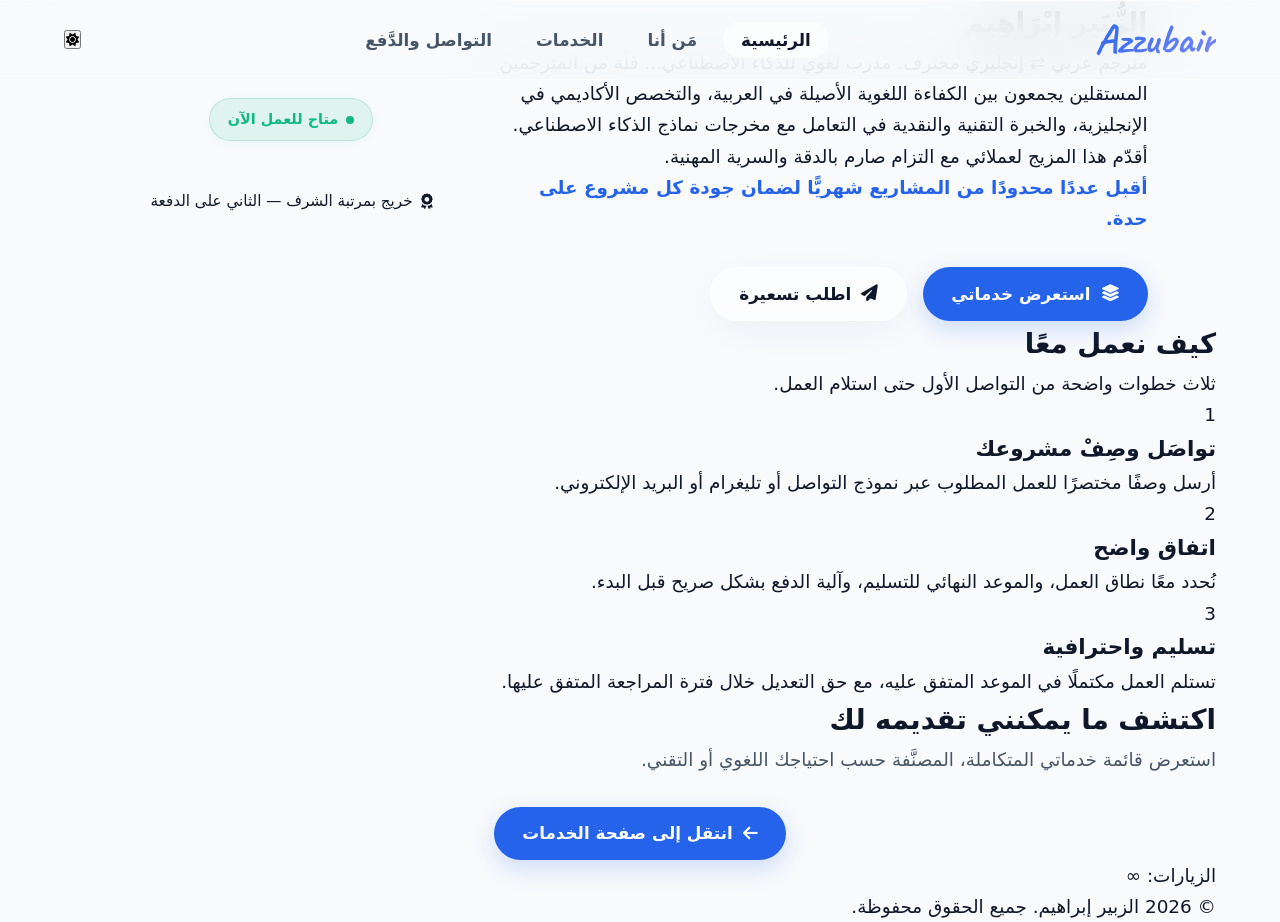
==== commit a31cd3a4: "Add files via upload" ====
--- a/index.html
+++ b/index.html
@@ -4,17 +4,44 @@
   <meta charset="UTF-8" />
   <meta name="viewport" content="width=device-width, initial-scale=1.0" />
   <title>Azzubair | Freelancer</title>
-  <meta name="description" content="مترجم عربي ⇄ إنجليزي محترف، مقيّم لغوي للذكاء الاصطناعي، ومُدرِّس لغة إنجليزية." />
   
-  <!-- منع وميض الشاشة -->
+  <meta name="description" content="مترجم عربي ⇄ إنجليزي محترف، مقيّم لغوي للذكاء الاصطناعي، ومُدرِّس لغة إنجليزية — خريج مرتبة الشرف، الثاني على الدفعة، جامعة طبرق. متاح للعمل المستقل عن بُعد." />
+  <meta property="og:title" content="الزبير إبراهيم — مترجم ومدرب لغوي للذكاء الاصطناعي" />
+  <meta property="og:description" content="مترجم عربي ⇄ إنجليزي محترف، خريج مرتبة الشرف، متاح للعمل المستقل عن بُعد." />
+  <meta property="og:image" content="https://azzubairx.github.io/profile.jpg" />
+  <meta property="og:type" content="website" />
+  <meta property="og:url" content="https://azzubairx.github.io/" />
+
+  <!-- سكربت تسريع المظهر لمنع وميض الشاشة (No-FOUC) -->
   <script>
-    const savedTheme = localStorage.getItem('theme') || (window.matchMedia('(prefers-color-scheme: light)').matches ? 'light' : 'dark');
-    document.documentElement.setAttribute('data-theme', savedTheme);
-  </script>
-
+    const savedTheme = localStorage.getItem('theme');
+    const systemPrefersLight = window.matchMedia && window.matchMedia('(prefers-color-scheme: light)').matches;
+    const currentTheme = savedTheme ? savedTheme : (systemPrefersLight ? 'light' : 'dark');
+    document.documentElement.setAttribute('data-theme', currentTheme);
+  </script>
+
+  <script type="application/ld+json">
+    {
+      "@context": "https://schema.org",
+      "@type": "Person",
+      "name": "الزبير إبراهيم",
+      "jobTitle": "مترجم ومدرب ذكاء اصطناعي",
+      "url": "https://azzubairx.github.io",
+      "address": {
+        "@type": "PostalAddress",
+        "addressLocality": "طبرق",
+        "addressCountry": "LY"
+      }
+    }
+  </script>
+
+  <!-- Preconnect لتسريع الخطوط -->
+  <link rel="preconnect" href="https://fonts.googleapis.com">
+  <link rel="preconnect" href="https://fonts.gstatic.com" crossorigin>
   <link rel="stylesheet" href="https://cdnjs.cloudflare.com/ajax/libs/font-awesome/6.5.0/css/all.min.css" />
   <link rel="stylesheet" href="css/style.css" />
 
+  <!-- حركة نبض تفاعلية ذكية لحالة التوفر -->
   <style>
     @keyframes badgePulse {
       0% { transform: scale(0.95); box-shadow: 0 0 0 0 rgba(16, 185, 129, 0.4); }
@@ -25,110 +52,198 @@
 </head>
 <body>
 
-  <!-- الخلفية السائلة الذكية -->
-  <div class="fluid-bg">
-    <div class="fluid-blob blob-1"></div>
-    <div class="fluid-blob blob-2"></div>
-  </div>
-
   <nav id="navbar">
     <div class="container">
       <a href="index.html" class="logo">Azzubair</a>
       <ul class="nav-links" id="navLinks">
-        <li><a href="index.html" class="active" data-i18n="nav_home">الرئيسية</a></li>
-        <li><a href="about.html" data-i18n="nav_about">مَن أنا</a></li>
-        <li><a href="services.html" data-i18n="nav_services">الخدمات</a></li>
-        <li><a href="contact.html" data-i18n="nav_contact">التواصل والدَّفع</a></li>
+        <li><a href="index.html" class="active">الرئيسية</a></li>
+        <li><a href="about.html">مَن أنا</a></li>
+        <li><a href="services.html">الخدمات</a></li>
+        <li><a href="contact.html">التواصل والدَّفع</a></li>
       </ul>
       <div class="nav-controls">
-        <button id="langToggle" class="icon-btn" aria-label="تغيير اللغة">EN</button>
-        <button id="themeToggle" class="icon-btn" aria-label="تبديل الوضع"><i class="fas fa-moon"></i></button>
+        <button class="theme-toggle" id="themeToggle" aria-label="تبديل الوضع"><i class="fas fa-moon"></i></button>
+        <button class="hamburger" id="hamburger" aria-label="القائمة"><i class="fas fa-bars"></i></button>
       </div>
     </div>
   </nav>
 
-  <section id="hero" style="min-height: 100vh; display: flex; align-items: center; padding-top: 120px;">
+  <section id="hero">
     <div class="container">
       <div class="hero-wrapper">
         
-        <div class="hero-text gsap-reveal">
-          <h1 data-i18n="hero_name" style="font-family: 'Rakkas', serif; font-size: clamp(3rem, 6vw, 4.5rem); margin-bottom: 1.5rem;">الزُّبَير إبْرَاهِيم</h1>
-          <p data-i18n="hero_desc" style="font-size: 1.2rem; color: var(--text-muted); margin-bottom: 1.5rem;">مترجم عربي ⇄ إنجليزي محترف. مدرب لغوي للذكاء الاصطناعي...</p>
-          <p data-i18n="hero_scarcity" class="scarcity-text" style="color: var(--primary); font-weight: bold; margin-bottom: 2rem;">أقبل عددًا محدودًا من المشاريع شهريًّا لضمان جودة كل مشروع على حدة.</p>
+        <div class="hero-text reveal">
+          <h1>الزُّبَير إبْرَاهِيم</h1>
+          <p>مترجم عربي ⇄ إنجليزي محترف. مدرب لغوي للذكاء الاصطناعي... قلّة من المترجمين المستقلين يجمعون بين الكفاءة اللغوية الأصيلة في العربية، والتخصص الأكاديمي في الإنجليزية، والخبرة التقنية والنقدية في التعامل مع مخرجات نماذج الذكاء الاصطناعي. أقدّم هذا المزيج لعملائي مع التزام صارم بالدقة والسرية المهنية.</p>
+          <p class="scarcity-text">أقبل عددًا محدودًا من المشاريع شهريًّا لضمان جودة كل مشروع على حدة.</p>
           
           <div class="btn-group">
-            <a href="services.html" class="btn btn-primary liquid-card" data-i18n="btn_services"><i class="fas fa-layer-group"></i> استعرض خدماتي</a>
-            <a href="contact.html" class="btn btn-outline liquid-card" data-i18n="btn_quote"><i class="fas fa-paper-plane"></i> اطلب تسعيرة</a>
+            <a href="services.html" class="btn btn-primary"><i class="fas fa-layer-group"></i> استعرض خدماتي</a>
+            <a href="contact.html" class="btn btn-outline"><i class="fas fa-paper-plane"></i> اطلب تسعيرة</a>
           </div>
         </div>
 
-        <div class="hero-image gsap-reveal" style="display: flex; flex-direction: column; align-items: center; gap: 15px;">
-          <span class="liquid-card" style="padding: 8px 18px; border-radius: 50px; font-size: 0.9rem; font-weight: bold; display: inline-flex; align-items: center; gap: 8px; color: #10b981;">
-            <span style="width: 8px; height: 8px; background-color: #10b981; border-radius: 50%; display: inline-block; animation: badgePulse 1.8s infinite;"></span>
-            <span data-i18n="status_avail">متاح للعمل الآن</span>
+        <!-- قسم الصورة متضمناً شارتي التوفر والخبرة مرتبتين عمودياً -->
+        <div class="hero-image reveal" style="display: flex; flex-direction: column; align-items: center; justify-content: center; gap: 15px; text-align: center;">
+          
+          <!-- (متاح للعمل الآن) فوق الصورة -->
+          <span class="status-badge" style="background-color: rgba(16, 185, 129, 0.1); color: #10b981; border: 1px solid rgba(16, 185, 129, 0.2); padding: 8px 18px; border-radius: 50px; font-size: 0.9rem; font-weight: bold; display: inline-flex; align-items: center; gap: 8px; width: fit-content; box-shadow: 0 2px 8px rgba(16, 185, 129, 0.05); margin-bottom: 5px;">
+            <span style="width: 8px; height: 8px; background-color: #10b981; border-radius: 50%; display: inline-block; animation: badgePulse 1.8s infinite;"></span> متاح للعمل الآن
           </span>
 
-          <img src="profile.jpg" alt="الزُّبير إبراهيم" loading="lazy" style="width: 350px; height: 350px; border-radius: 50%; object-fit: cover; border: 2px solid var(--border-liquid); box-shadow: var(--shadow-liquid);">
-
-          <span class="liquid-card" style="padding: 8px 18px; border-radius: 50px; font-size: 0.95rem; color: var(--primary); display: inline-flex; align-items: center; gap: 8px;" data-i18n="badge_honor">
+          <!-- الصورة الشخصية -->
+          <img src="profile.jpg" alt="الزُّبير إبراهيم" loading="lazy" onerror="this.src='https://placehold.co/400x400/1E293B/3B82F6?text=Z'">
+
+          <!-- (خريج بمرتبة الشرف - الثاني على الدفعة) تحت الصورة -->
+          <span class="authority-badge" style="margin: 5px 0 0 0; display: inline-flex; align-items: center; gap: 8px; font-size: 0.95rem; padding: 8px 18px; border-radius: 50px; width: fit-content;">
             <i class="fas fa-award"></i> خريج بمرتبة الشرف — الثاني على الدفعة
           </span>
+
         </div>
 
       </div>
     </div>
   </section>
 
-  <section id="how-it-works" style="padding: 4rem 0;">
-    <div class="container">
-      <div class="section-title gsap-reveal" style="text-align: center; margin-bottom: 4rem;">
-        <h2 data-i18n="hw_title">كيف نعمل معًا</h2>
-        <p data-i18n="hw_desc">ثلاث خطوات واضحة من التواصل الأول حتى استلام العمل.</p>
-      </div>
+  <section id="how-it-works">
+    <div class="container">
+      <div class="section-title reveal">
+        <h2>كيف نعمل معًا</h2>
+        <p>ثلاث خطوات واضحة من التواصل الأول حتى استلام العمل.</p>
+      </div>
+      <div class="steps-grid">
+        <div class="step-card reveal">
+          <div class="step-number">1</div>
+          <h3>تواصَل وصِفْ مشروعك</h3>
+          <p>أرسل وصفًا مختصرًا للعمل المطلوب عبر نموذج التواصل أو تليغرام أو البريد الإلكتروني.</p>
+        </div>
+        <div class="step-card reveal">
+          <div class="step-number">2</div>
+          <h3>اتفاق واضح</h3>
+          <p>نُحدد معًا نطاق العمل، والموعد النهائي للتسليم، وآلية الدفع بشكل صريح قبل البدء.</p>
+        </div>
+        <div class="step-card reveal">
+          <div class="step-number">3</div>
+          <h3>تسليم واحترافية</h3>
+          <p>تستلم العمل مكتملًا في الموعد المتفق عليه، مع حق التعديل خلال فترة المراجعة المتفق عليها.</p>
+        </div>
+      </div>
+    </div>
+  </section>
+
+  <section style="padding-top: 0;">
+    <div class="container">
+      <div class="about-cta reveal">
+        <h2>اكتشف ما يمكنني تقديمه لك</h2>
+        <p style="color: var(--text-muted); margin-bottom: 2rem;">استعرض قائمة خدماتي المتكاملة، المصنَّفة حسب احتياجك اللغوي أو التقني.</p>
+        <div class="btn-group" style="justify-content: center;">
+          <a href="services.html" class="btn btn-primary"><i class="fas fa-arrow-left"></i> انتقل إلى صفحة الخدمات</a>
+        </div>
+      </div>
+    </div>
+  </section>
+
+  <footer>
+    <div class="container">
       
-      <!-- استخدام liquid-card مباشرة بدل step-card القديمة -->
-      <div style="display: grid; grid-template-columns: repeat(auto-fit, minmax(250px, 1fr)); gap: 2.5rem;">
-        <div class="liquid-card gsap-reveal" style="padding: 2.5rem 2rem; text-align: center; position: relative;">
-          <div style="width: 40px; height: 40px; background: var(--primary); color: #fff; border-radius: 50%; display: flex; align-items: center; justify-content: center; font-weight: bold; position: absolute; top: -20px; left: 50%; transform: translateX(-50%);">1</div>
-          <h3 data-i18n="hw_1_title" style="margin-top: 1rem;">تواصَل وصِفْ مشروعك</h3>
-          <p data-i18n="hw_1_desc" style="color: var(--text-muted); font-size: 1rem;">أرسل وصفًا مختصرًا للعمل المطلوب.</p>
-        </div>
-        <div class="liquid-card gsap-reveal" style="padding: 2.5rem 2rem; text-align: center; position: relative;">
-          <div style="width: 40px; height: 40px; background: var(--primary); color: #fff; border-radius: 50%; display: flex; align-items: center; justify-content: center; font-weight: bold; position: absolute; top: -20px; left: 50%; transform: translateX(-50%);">2</div>
-          <h3 data-i18n="hw_2_title" style="margin-top: 1rem;">اتفاق واضح</h3>
-          <p data-i18n="hw_2_desc" style="color: var(--text-muted); font-size: 1rem;">نُحدد معًا نطاق العمل وآلية الدفع.</p>
-        </div>
-        <div class="liquid-card gsap-reveal" style="padding: 2.5rem 2rem; text-align: center; position: relative;">
-          <div style="width: 40px; height: 40px; background: var(--primary); color: #fff; border-radius: 50%; display: flex; align-items: center; justify-content: center; font-weight: bold; position: absolute; top: -20px; left: 50%; transform: translateX(-50%);">3</div>
-          <h3 data-i18n="hw_3_title" style="margin-top: 1rem;">تسليم واحترافية</h3>
-          <p data-i18n="hw_3_desc" style="color: var(--text-muted); font-size: 1rem;">تستلم العمل مكتملًا في الموعد.</p>
-        </div>
-      </div>
-    </div>
-  </section>
-
-  <footer style="text-align: center; padding: 2rem 0; color: var(--text-muted);">
-    <div class="container">
-      <div class="liquid-card gsap-reveal" style="display: inline-flex; align-items: center; padding: 6px 16px; border-radius: 50px; margin-bottom: 1.5rem;" title="إجمالي الزيارات">
-        <div style="display: flex; gap: 8px; font-weight: bold; font-size: 0.9rem;">
-          <span>الزيارات:</span>
-          <span id="visit-count" style="color: var(--text-main); font-family: system-ui;"><i class="fas fa-spinner fa-spin"></i></span>
-        </div>
-      </div>
-      <div style="width: 60px; height: 2px; background: var(--primary); margin: 0 auto 1.5rem auto; border-radius: 2px; opacity: 0.5;"></div>
-      <p data-i18n="footer_copy" style="font-size: 0.93rem;">© 2026 الزبير إبراهيم. جميع الحقوق محفوظة.</p>
+      <!-- 1. عداد الزيارات المصغّر -->
+      <div class="glass-counter-wrapper reveal">
+        <div class="glass-counter" title="إجمالي الزيارات">
+          <div class="counter-data">
+            <span class="counter-label">الزيارات:</span>
+            <span class="counter-number" id="visit-count"><i class="fas fa-spinner fa-spin" style="font-size: 0.85rem;"></i></span>
+          </div>
+        </div>
+      </div>
+
+      <!-- 2. الخط الفاصل -->
+      <div class="footer-divider"></div>
+
+      <!-- 3. نص الحقوق -->
+      <p class="copyright-text">© 2026 الزبير إبراهيم. جميع الحقوق محفوظة.</p>
+      
     </div>
   </footer>
 
-  <!-- المكتبات الخفيفة لتحقيق الـ AI Minimalism -->
-  <!-- 1. التمرير الناعم (Lenis) -->
-  <script src="https://unpkg.com/lenis@1.1.1/dist/lenis.min.js"></script>
-  <!-- 2. محرك الحركات (GSAP) -->
-  <script src="https://cdnjs.cloudflare.com/ajax/libs/gsap/3.12.5/gsap.min.js"></script>
-  <script src="https://cdnjs.cloudflare.com/ajax/libs/gsap/3.12.5/ScrollTrigger.min.js"></script>
-  <!-- سكربت الموقع المركزي -->
-  <script src="js/app.js"></script>
-  <!-- إحصائيات GoatCounter -->
   <script data-goatcounter="https://azzubairx.goatcounter.com/count" async src="//gc.zgo.at/count.js"></script>
+  <script data-goatcounter="https://azzubairx.goatcounter.com/count" async src="//gc.zgo.at/count.js"></script>
+  <script>
+    document.querySelectorAll('.reveal').forEach(el => el.classList.add('hidden'));
+    
+    const root = document.documentElement;
+    const toggle = document.getElementById('themeToggle');
+    const icon = toggle.querySelector('i');
+    
+    // ضبط الأيقونة حسب السمة المحملة
+    if (root.getAttribute('data-theme') === 'light') { icon.className = 'fas fa-sun'; } else { icon.className = 'fas fa-moon'; }
+    
+    toggle.addEventListener('click', () => {
+      const isDark = root.getAttribute('data-theme') === 'dark';
+      const newTheme = isDark ? 'light' : 'dark';
+      root.setAttribute('data-theme', newTheme);
+      icon.className = isDark ? 'fas fa-sun' : 'fas fa-moon';
+      localStorage.setItem('theme', newTheme);
+    });
+
+    window.matchMedia('(prefers-color-scheme: light)').addEventListener('change', (e) => {
+      if (!localStorage.getItem('theme')) {
+        const newTheme = e.matches ? 'light' : 'dark';
+        root.setAttribute('data-theme', newTheme);
+        icon.className = e.matches ? 'fas fa-sun' : 'fas fa-moon';
+      }
+    });
+
+    const hamburger = document.getElementById('hamburger');
+    const navLinks = document.getElementById('navLinks');
+    const hamburgerIcon = hamburger.querySelector('i');
+    hamburger.addEventListener('click', () => { navLinks.classList.toggle('active'); hamburgerIcon.className = navLinks.classList.contains('active') ? 'fas fa-times' : 'fas fa-bars'; });
+    document.querySelectorAll('.nav-links a').forEach(link => { link.addEventListener('click', () => { navLinks.classList.remove('active'); hamburgerIcon.className = 'fas fa-bars'; }); });
+    
+    const revealObserver = new IntersectionObserver((entries, observer) => {
+      entries.forEach(entry => { if (entry.isIntersecting) { entry.target.classList.remove('hidden'); entry.target.classList.add('active'); observer.unobserve(entry.target); } });
+    }, { threshold: 0.1, rootMargin: "0px 0px -20px 0px" });
+    document.querySelectorAll('.reveal').forEach(el => revealObserver.observe(el));
+    
+    const currentPath = window.location.pathname.split('/').pop();
+    document.querySelectorAll('.nav-links a').forEach(link => {
+      const href = link.getAttribute('href');
+      if ((currentPath === '' && href === 'index.html') || href === currentPath) { link.classList.add('active'); }
+    });
+  </script>
+
+<!-- سكربت العداد المباشر من GoatCounter -->
+  <script>
+    async function initGoatCounter() {
+      const counterEl = document.getElementById('visit-count');
+      if (!counterEl) return;
+      
+      try {
+        const response = await fetch('https://azzubairx.goatcounter.com/counter/TOTAL.json');
+        if (!response.ok) throw new Error('لا يمكن الوصول للعداد');
+        
+        const data = await response.json();
+        const endCount = parseInt(data.count.replace(/,/g, ''), 10);
+        
+        let start = Math.max(0, endCount - 40);
+        const duration = 1000; 
+        const stepTime = Math.abs(Math.floor(duration / 40));
+        
+        const timer = setInterval(() => {
+          start += 1;
+          counterEl.innerText = start.toLocaleString('en-US');
+          if (start >= endCount) {
+            counterEl.innerText = data.count; 
+            clearInterval(timer);
+          }
+        }, stepTime);
+        
+      } catch (err) {
+        console.error("تعذر جلب عداد GoatCounter:", err);
+        counterEl.innerText = '∞';
+      }
+    }
+    
+    initGoatCounter();
+  </script>
 </body>
 </html>
--- a/css/style.css
+++ b/css/style.css
@@ -1,25 +1,96 @@
 /* ============================================================
-   ملف التنسيقات الرئيسي (CSS) - موقع الزبير إبراهيم
-   النمط: تأثير الزجاج (Glassmorphism) | الألوان: أزرق تقني وكحلي
+   ملف التنسيقات الرئيسي (CSS) - Apple Liquid Glass & AI Minimalism
+   موقع الزبير إبراهيم | النمط: زجاج سائل متطور
    ============================================================ */
 
-/* ── 1. استيراد خطوط اللغة الإنجليزية (Ogg) ── */
-@font-face { 
-  font-family: 'Ogg'; 
-  src: url('../fonts/Ogg-Text-Book.otf') format('opentype'); 
-  font-weight: normal; 
-  font-style: normal; 
-  font-display: swap; 
-}
-@font-face { 
-  font-family: 'Ogg'; 
-  src: url('../fonts/Ogg-Text-Light-Italic.otf') format('opentype'); 
-  font-weight: 300; 
-  font-style: italic; 
-  font-display: swap; 
-}
-
-/* ── 2. تخصيص اللغة الإنجليزية (LTR) ── */
+/* ── 1. استيراد الخطوط ── */
+@import url('https://fonts.googleapis.com/css2?family=Caveat:wght@700&display=swap');
+@import url('https://fonts.googleapis.com/css2?family=Rakkas&display=swap');
+
+/* خطوط اللغة العربية (Casa) */
+@font-face { font-family: 'Casa'; src: url('../fonts/Casa.ttf') format('truetype'); font-weight: normal; font-style: normal; font-display: swap; }
+@font-face { font-family: 'Casa'; src: url('../fonts/CasaB.ttf') format('truetype'); font-weight: bold; font-style: normal; font-display: swap; }
+
+/* خطوط اللغة الإنجليزية (Ogg) */
+@font-face { font-family: 'Ogg'; src: url('../fonts/Ogg-Text-Book.otf') format('opentype'); font-weight: normal; font-style: normal; font-display: swap; }
+@font-face { font-family: 'Ogg'; src: url('../fonts/Ogg-Text-Light-Italic.otf') format('opentype'); font-weight: 300; font-style: italic; font-display: swap; }
+
+
+/* ── 2. المتغيرات والألوان (Apple Liquid Glass) ── */
+:root {
+  --bg-main: #060913; /* كحلي داكن جداً يميل للسواد ليعطي عمقاً */
+  --bg-liquid: rgba(11, 17, 33, 0.45);
+  --bg-nav: rgba(6, 9, 19, 0.75);
+  
+  --primary: #3B82F6;
+  --primary-hover: #60A5FA;
+  --primary-glow: rgba(59, 130, 246, 0.25);
+  
+  --text-main: #F8FAFC;
+  --text-muted: #94A3B8;
+  
+  /* تأثيرات الزجاج المتطورة */
+  --border-liquid: rgba(255, 255, 255, 0.08);
+  --border-primary: rgba(59, 130, 246, 0.2);
+  --shadow-liquid: 0 10px 40px -10px rgba(0, 0, 0, 0.5);
+  --inner-glow: inset 0 1px 1px rgba(255, 255, 255, 0.06);
+  
+  /* ألوان الخلفية السائلة المتحركة */
+  --blob-1: rgba(59, 130, 246, 0.15);
+  --blob-2: rgba(16, 185, 129, 0.1);
+}
+
+[data-theme="light"] {
+  --bg-main: #F8FAFC;
+  --bg-liquid: rgba(255, 255, 255, 0.5);
+  --bg-nav: rgba(248, 250, 252, 0.8);
+  
+  --primary: #2563EB;
+  --primary-hover: #1D4ED8;
+  --primary-glow: rgba(37, 99, 235, 0.2);
+  
+  --text-main: #0F172A;
+  --text-muted: #475569;
+  
+  --border-liquid: rgba(255, 255, 255, 0.6);
+  --border-primary: rgba(37, 99, 235, 0.25);
+  --shadow-liquid: 0 10px 40px -10px rgba(31, 38, 135, 0.08);
+  --inner-glow: inset 0 1px 1px rgba(255, 255, 255, 0.8);
+  
+  --blob-1: rgba(37, 99, 235, 0.12);
+  --blob-2: rgba(16, 185, 129, 0.08);
+}
+
+
+/* ── 3. الإعدادات الأساسية ── */
+*, *::before, *::after { margin: 0; padding: 0; box-sizing: border-box; }
+/* تم إزالة scroll-behavior: smooth لأن مكتبة Lenis ستتكفل بالتمرير الناعم */
+html { max-width: 100vw; overflow-x: hidden; }
+
+body {
+  font-family: 'Casa', system-ui, -apple-system, sans-serif;
+  font-size: 1.15rem; 
+  background-color: var(--bg-main); color: var(--text-main);
+  line-height: 1.7; direction: rtl; text-rendering: optimizeLegibility;
+  -webkit-font-smoothing: antialiased; -moz-osx-font-smoothing: grayscale;
+  transition: background-color 0.5s ease, color 0.5s ease;
+  word-wrap: break-word;
+  position: relative;
+}
+
+a, .btn, .logo, .nav-links a { text-decoration: none !important; color: inherit; outline: none; }
+ul { list-style: none; }
+.container { width: 100%; max-width: 1200px; margin: 0 auto; padding: 0 24px; }
+:focus-visible { outline: 2px solid var(--primary); outline-offset: 3px; border-radius: 4px; }
+
+/* إخفاء السكرول بار ليظهر الموقع كتطبيق (اختياري، Lenis يتعامل معه جيداً) */
+::-webkit-scrollbar { width: 8px; }
+::-webkit-scrollbar-track { background: var(--bg-main); }
+::-webkit-scrollbar-thumb { background: var(--border-primary); border-radius: 4px; }
+::-webkit-scrollbar-thumb:hover { background: var(--primary); }
+
+
+/* ── 4. تخصيص اللغة الإنجليزية (Bilingual Support LTR) ── */
 html[lang="en"] body {
   font-family: 'Ogg', system-ui, -apple-system, sans-serif !important;
   direction: ltr;
@@ -27,389 +98,216 @@
   letter-spacing: 0.3px;
 }
 
-html[lang="en"] .nav-links { flex-direction: row; }
-html[lang="en"] .nav-controls { flex-direction: row; }
-html[lang="en"] .logo { direction: ltr; }
-html[lang="en"] .contact-form { text-align: left; }
-
-/* ── 3. تحديث تأثير الزجاج ليصبح Apple Liquid Glass ── */
-/* استبدل متغيرات الزجاج في :root و [data-theme="light"] */
-:root {
-  /* ... ألوانك السابقة كما هي ... */
-  --bg-liquid-glass: rgba(11, 17, 33, 0.45);
-  --border-liquid: rgba(255, 255, 255, 0.1);
-  --inner-glow: inset 0 1px 1px rgba(255, 255, 255, 0.08);
-}
-[data-theme="light"] {
-  --bg-liquid-glass: rgba(255, 255, 255, 0.45);
-  --border-liquid: rgba(255, 255, 255, 0.4);
-  --inner-glow: inset 0 1px 1px rgba(255, 255, 255, 0.5);
-}
-
-/* الكلاس الجديد للبطاقات الزجاجية السائلة */
-.liquid-glass {
-  background: var(--bg-liquid-glass);
-  backdrop-filter: blur(24px) saturate(180%);
-  -webkit-backdrop-filter: blur(24px) saturate(180%);
-  border: 1px solid var(--border-liquid);
-  box-shadow: 0 8px 32px rgba(0, 0, 0, 0.15), var(--inner-glow);
-  border-radius: 28px;
-  transition: all 0.4s cubic-bezier(0.25, 1, 0.5, 1);
-}
-
-/* ── 4. خلفية سائلة متحركة (Fluid Gradient Blob) مثل Perplexity/Apple ── */
+html[lang="en"] .logo, 
+html[lang="en"] .nav-controls, 
+html[lang="en"] .nav-links { direction: ltr; flex-direction: row; }
+
+html[lang="en"] .hero-wrapper, 
+html[lang="en"] .about-card-wrapper { flex-direction: row; }
+
+html[lang="en"] .contact-form, 
+html[lang="en"] .hero-text { text-align: left; }
+
+html[lang="en"] .personal-voice { border-right: none; border-left: 4px solid var(--primary); padding-right: 20px; padding-left: 15px; }
+
+html[lang="en"] .research-highlight { border-right: none; border-left: 4px solid var(--primary); padding: 3rem 2.5rem 3rem 4rem; }
+html[lang="en"] .research-highlight i.fa-quote-right { right: auto; left: 20px; transform: scaleX(-1) rotate(10deg); } /* عكس الاقتباس */
+
+/* التايم لاين للغة الإنجليزية */
+html[lang="en"] .modern-timeline { border-right: none; border-left: 3px solid var(--border-primary); padding-right: 0; padding-left: 24px; margin-right: 0; margin-left: 12px; }
+html[lang="en"] .modern-timeline__node { right: auto; left: -33.5px; }
+
+
+/* ── 5. الخلفية السائلة (AI Fluid Background) ── */
 .fluid-bg {
   position: fixed;
   top: 0; left: 0; width: 100vw; height: 100vh;
   z-index: -1;
   overflow: hidden;
-  background: var(--bg-main);
-  transition: background 0.5s ease;
+  pointer-events: none; /* لمنع التداخل مع النقرات */
 }
 .fluid-blob {
   position: absolute;
-  width: 60vw; height: 60vw;
-  background: var(--primary-glass);
   border-radius: 50%;
-  filter: blur(90px);
+  filter: blur(100px); /* تمويه عالي جداً لتأثير سائل */
   animation: floatBlob 20s infinite alternate cubic-bezier(0.4, 0, 0.2, 1);
 }
-.blob-1 { top: -10%; left: -10%; animation-delay: 0s; background: rgba(59, 130, 246, 0.2); }
-.blob-2 { bottom: -20%; right: -10%; width: 50vw; height: 50vw; animation-delay: -5s; background: rgba(16, 185, 129, 0.15); } /* لمسة خضراء خفيفة */
+.blob-1 { width: 55vw; height: 55vw; top: -15%; left: -10%; background: var(--blob-1); }
+.blob-2 { width: 45vw; height: 45vw; bottom: -10%; right: -5%; background: var(--blob-2); animation-delay: -5s; }
 
 @keyframes floatBlob {
   0% { transform: translate(0, 0) scale(1); }
-  100% { transform: translate(10%, 15%) scale(1.1); }
-}
-
-/* ── 1. استيراد الخطوط ── */
-@import url('https://fonts.googleapis.com/css2?family=Caveat:wght@700&display=swap');
-@import url('https://fonts.googleapis.com/css2?family=Rakkas&display=swap');
-
-@font-face { font-family: 'Casa'; src: url('../fonts/Casa.ttf') format('truetype'); font-weight: normal; font-style: normal; font-display: swap; }
-@font-face { font-family: 'Casa'; src: url('../fonts/CasaB.ttf') format('truetype'); font-weight: bold; font-style: normal; font-display: swap; }
-@font-face { font-family: 'Casa'; src: url('../fonts/CasaI.ttf') format('truetype'); font-weight: normal; font-style: italic; font-display: swap; }
-
-/* ── 2. المتغيرات والألوان ── */
-:root {
-  --bg-main: #0B1121;
-  --bg-glass: rgba(30, 41, 59, 0.4);
-  --bg-nav: rgba(11, 17, 33, 0.95);
-  --primary: #3B82F6;
-  --primary-hover: #60A5FA;
-  --primary-glass: rgba(59, 130, 246, 0.15);
-  --text-main: #F8FAFC;
-  --text-muted: #94A3B8;
-  --border-glass: rgba(255, 255, 255, 0.08);
-  --border-primary: rgba(59, 130, 246, 0.3);
-  --shadow-glass: 0 8px 32px 0 rgba(0, 0, 0, 0.3);
-  --primary-glow: rgba(59, 130, 246, 0.25);
-  --shadow-hover: 0 16px 40px 0 rgba(59, 130, 246, 0.18);
-}
-
-[data-theme="light"] {
-  --bg-main: #F0F4F8;
-  --bg-glass: rgba(255, 255, 255, 0.6);
-  --bg-nav: rgba(255, 255, 255, 0.95);
-  --primary: #2563EB;
-  --primary-hover: #1D4ED8;
-  --primary-glass: rgba(37, 99, 235, 0.1);
-  --text-main: #0F172A;
-  --text-muted: #475569;
-  --border-glass: rgba(255, 255, 255, 1);
-  --border-primary: rgba(37, 99, 235, 0.3);
-  --shadow-glass: 0 8px 32px 0 rgba(31, 38, 135, 0.07);
-  --primary-glow: rgba(37, 99, 235, 0.15);
-  --shadow-hover: 0 16px 40px 0 rgba(37, 99, 235, 0.14);
-}
-
-/* ── 3. الإعدادات الأساسية ── */
-*, *::before, *::after { margin: 0; padding: 0; box-sizing: border-box; }
-html { scroll-behavior: smooth; max-width: 100vw; overflow-x: hidden; }
-
-@media (prefers-reduced-motion: reduce) {
-  *, *::before, *::after { animation-duration: 0.01ms !important; transition-duration: 0.01ms !important; scroll-behavior: auto !important; }
-  .reveal { opacity: 1 !important; transform: none !important; }
-}
-
-body {
-  font-family: 'Casa', system-ui, -apple-system, sans-serif !important;
-  font-size: 1.15rem; 
-  background-color: var(--bg-main); color: var(--text-main);
-  line-height: 1.7; direction: rtl; text-rendering: optimizeLegibility;
-  -webkit-font-smoothing: antialiased; -moz-osx-font-smoothing: grayscale;
-  transition: background-color 0.4s ease, color 0.4s ease;
-  background-image: radial-gradient(circle at 15% 50%, var(--primary-glass), transparent 25%), radial-gradient(circle at 85% 30%, var(--primary-glass), transparent 25%);
-  word-wrap: break-word;
-}
-
-a, .btn, .logo, .nav-links a { text-decoration: none !important; color: inherit; outline: none; }
-ul { list-style: none; }
-.container { width: 100%; max-width: 1200px; margin: 0 auto; padding: 0 24px; }
-::-webkit-scrollbar { width: 6px; }
-::-webkit-scrollbar-track { background: var(--bg-main); }
-::-webkit-scrollbar-thumb { background: var(--border-primary); border-radius: 3px; }
-::-webkit-scrollbar-thumb:hover { background: var(--primary); }
-:focus-visible { outline: 2px solid var(--primary); outline-offset: 3px; border-radius: 4px; }
-
-/* ── 4. شريط التنقل (Navbar) ── */
-nav { position: fixed; top: 0; left: 0; right: 0; background: var(--bg-nav); backdrop-filter: blur(16px); -webkit-backdrop-filter: blur(16px); border-bottom: 1px solid var(--border-glass); height: 80px; display: flex; align-items: center; z-index: 1000; transition: background-color 0.4s ease; }
-nav .container { display: flex; justify-content: space-between; align-items: center; flex-direction: row-reverse; }
-.logo { font-family: 'Caveat', cursive !important; font-size: 2.8rem; font-weight: 700; color: var(--primary) !important; direction: ltr; }
+  100% { transform: translate(10%, 15%) scale(1.15); }
+}
+
+
+/* ── 6. واجهة الزجاج السائل (Apple Liquid Glass Utilities) ── */
+.liquid-card {
+  background: var(--bg-liquid);
+  backdrop-filter: blur(28px) saturate(180%);
+  -webkit-backdrop-filter: blur(28px) saturate(180%);
+  border: 1px solid var(--border-liquid);
+  box-shadow: var(--shadow-liquid), var(--inner-glow);
+  border-radius: 28px;
+  transition: all 0.4s cubic-bezier(0.25, 1, 0.5, 1);
+  overflow: hidden; /* لاحتواء أي تأثيرات داخلية */
+}
+.liquid-card:hover {
+  transform: translateY(-4px);
+  border-color: var(--border-primary);
+  box-shadow: 0 15px 45px -10px var(--primary-glow), var(--inner-glow);
+}
+
+
+/* ── 7. شريط التنقل (Navbar) ── */
+nav {
+  position: fixed; top: 0; left: 0; right: 0;
+  background: var(--bg-nav);
+  backdrop-filter: blur(24px) saturate(180%);
+  -webkit-backdrop-filter: blur(24px) saturate(180%);
+  border-bottom: 1px solid var(--border-liquid);
+  box-shadow: var(--inner-glow);
+  height: 80px; display: flex; align-items: center; z-index: 1000;
+  transition: all 0.4s ease;
+}
+nav .container { display: flex; justify-content: space-between; align-items: center; }
+
+/* الشعار بتأثير AI */
+.logo { 
+  font-family: 'Caveat', cursive !important; 
+  font-size: 2.6rem; 
+  font-weight: 700; 
+  background: linear-gradient(135deg, var(--primary), #818cf8); 
+  -webkit-background-clip: text; 
+  color: transparent !important; 
+  direction: ltr; 
+}
+
 .nav-links { display: flex; gap: 0.5rem; align-items: center; }
-.nav-links a { font-weight: bold; font-size: 1.1rem; color: var(--text-muted) !important; transition: all 0.3s ease; padding: 8px 18px; border-radius: 25px; }
-.nav-links a:hover, .nav-links a.active { color: var(--text-main) !important; background-color: var(--primary-glass); }
-.nav-controls { display: flex; align-items: center; gap: 1rem; flex-direction: row-reverse; }
-.theme-toggle { background: var(--bg-glass); backdrop-filter: blur(10px); border: 1px solid var(--border-glass); color: var(--text-main); width: 45px; height: 45px; border-radius: 50%; cursor: pointer; display: flex; align-items: center; justify-content: center; font-size: 1.2rem; transition: all 0.3s ease; box-shadow: var(--shadow-glass); }
-.theme-toggle:hover { background: var(--primary); color: #fff; border-color: var(--primary); transform: rotate(30deg); }
+.nav-links a { font-weight: bold; font-size: 1.05rem; color: var(--text-muted) !important; transition: all 0.3s ease; padding: 8px 18px; border-radius: 50px; }
+.nav-links a:hover, .nav-links a.active { color: var(--text-main) !important; background-color: var(--border-liquid); }
+
+.nav-controls { display: flex; align-items: center; gap: 10px; }
+.icon-btn {
+  background: var(--border-liquid);
+  backdrop-filter: blur(10px);
+  border: 1px solid var(--border-liquid);
+  color: var(--text-main);
+  width: 42px; height: 42px; border-radius: 50%;
+  cursor: pointer; display: flex; align-items: center; justify-content: center;
+  font-size: 1.1rem; transition: all 0.3s ease;
+  box-shadow: var(--shadow-liquid);
+  font-family: system-ui, sans-serif; font-weight: bold;
+}
+.icon-btn:hover { background: var(--primary); color: #fff; border-color: var(--primary); }
 .hamburger { display: none; background: none; border: none; color: var(--text-main); font-size: 1.8rem; cursor: pointer; }
 
-/* ── 5. الواجهة الرئيسية (Hero) والأزرار ── */
-#hero { min-height: 100vh; display: flex; align-items: center; padding-top: 120px; padding-bottom: 60px; }
+
+/* ── 8. الأزرار (Buttons) ── */
+.btn-group { display: flex; gap: 1rem; flex-wrap: wrap; }
+.btn { 
+  padding: 12px 28px; border-radius: 50px; font-size: 1.05rem; font-weight: bold; 
+  display: inline-flex; align-items: center; gap: 10px; border: none !important; 
+  cursor: pointer; transition: all 0.3s ease; backdrop-filter: blur(10px); 
+}
+.btn-primary { background: var(--primary); color: #fff !important; box-shadow: 0 8px 25px var(--primary-glow); }
+.btn-primary:hover { background: var(--primary-hover); box-shadow: 0 12px 30px var(--primary-glow); transform: scale(1.02); }
+.btn-outline { background: var(--border-liquid); color: var(--text-main) !important; border: 1px solid var(--border-liquid) !important; box-shadow: var(--shadow-liquid); }
+.btn-outline:hover { border-color: var(--primary) !important; transform: scale(1.02); }
+
+
+/* ── 9. الهيكل والتخطيطات الأساسية ── */
 .hero-wrapper { display: flex; align-items: center; justify-content: center; gap: 3rem; width: 100%; }
 .hero-text { flex: 1; max-width: 650px; }
-.hero-text h1 { font-family: 'Rakkas', serif !important; font-weight: 400; line-height: 1.2; color: var(--text-main); font-size: clamp(3rem, 6vw, 4.5rem); margin-bottom: 1.5rem; }
-.page-hero h1 { font-family: 'Casa', system-ui, sans-serif !important; font-weight: bold !important; line-height: 1.3; font-size: clamp(2.5rem, 5vw, 4rem); color: var(--primary); margin-bottom: 1rem; }
-.hero-text p { font-size: 1.2rem; color: var(--text-muted); margin-bottom: 2rem; }
-.page-hero { padding-top: 140px; padding-bottom: 40px; text-align: center; }
-.page-hero p { font-size: 1.2rem; color: var(--text-muted); max-width: 700px; margin: 0 auto; }
-.btn-group { display: flex; gap: 1rem; flex-wrap: wrap; }
-.btn { padding: 12px 30px; border-radius: 50px; font-size: 1.1rem; font-weight: bold; display: inline-flex; align-items: center; gap: 10px; border: none !important; cursor: pointer; transition: all 0.3s ease; backdrop-filter: blur(10px); }
-.btn-primary { background: var(--primary); color: #fff !important; box-shadow: 0 10px 20px var(--primary-glass); }
-.btn-primary:hover { background: var(--primary-hover); transform: translateY(-3px); box-shadow: 0 15px 25px var(--primary-glass); }
-.btn-outline { background: var(--bg-glass); color: var(--text-main) !important; border: 1px solid var(--border-glass) !important; box-shadow: var(--shadow-glass); }
-.btn-outline:hover { border-color: var(--primary) !important; color: var(--primary) !important; transform: translateY(-3px); }
-.hero-image { display: flex; justify-content: center; min-height: 350px; }
-.hero-image img { width: 350px !important; height: 350px !important; aspect-ratio: 1 / 1 !important; object-fit: cover !important; border-radius: 50% !important; border: 4px solid var(--border-glass); box-shadow: var(--shadow-glass), 0 0 40px var(--primary-glass); transition: all 0.4s ease; }
-.hero-image img:hover { transform: scale(1.02); border-color: var(--primary); }
 .scarcity-text { color: var(--primary) !important; font-weight: bold; margin-bottom: 2rem !important; }
 
-/* ── 6. الشبكات الزجاجية للخدمات والخطوات (Grid Cards) ── */
-section { padding: 4rem 0; position: relative; }
-section:not(:last-of-type)::after { content: ''; position: absolute; bottom: 0; left: 15%; right: 15%; height: 1px; background: linear-gradient(90deg, transparent, var(--border-primary), transparent); opacity: 0.6; }
-.section-title { text-align: center; margin-bottom: 4rem; }
-.section-title h2 { font-size: 2.5rem; color: var(--text-main); margin-bottom: 0.5rem; font-weight: bold; }
-.section-title p { font-size: 1.1rem; color: var(--text-muted); }
-.category-title { font-size: 1.5rem; color: var(--text-main); margin-top: 3rem; margin-bottom: 1.5rem; padding-bottom: 10px; border-bottom: 2px solid var(--primary-glass); display: inline-block; font-weight: bold; }
-
-.steps-grid { display: grid; grid-template-columns: repeat(auto-fit, minmax(250px, 1fr)); gap: 2.5rem; }
-.step-card { background: var(--bg-glass); backdrop-filter: blur(16px); border: 1px solid var(--border-glass); border-radius: 24px; padding: 2.5rem 2rem; text-align: center; position: relative; box-shadow: var(--shadow-glass); transition: all 0.3s ease; }
-.step-card:hover { transform: translateY(-6px); border-color: var(--border-primary); box-shadow: var(--shadow-hover); }
-.step-number { width: 50px; height: 50px; color: #fff; border-radius: 50%; display: flex; align-items: center; justify-content: center; font-size: 1.5rem; font-weight: bold; position: absolute; top: -25px; left: 50%; transform: translateX(-50%); background: linear-gradient(135deg, var(--primary), var(--primary-hover)); box-shadow: 0 6px 20px var(--primary-glow); }
-.step-card h3 { color: var(--text-main); margin-top: 1rem; margin-bottom: 0.5rem; font-size: 1.3rem;}
-.step-card p { color: var(--text-muted); font-size: 1rem; margin-bottom: 0; }
-
-.services-grid { display: grid; grid-template-columns: repeat(auto-fill, minmax(280px, 1fr)); gap: 2rem; align-items: stretch; }
-.service-card { background: var(--bg-glass); backdrop-filter: blur(16px); border: 1px solid var(--border-glass); border-radius: 28px; padding: 2.5rem 2rem; display: flex; flex-direction: column; box-shadow: var(--shadow-glass); transition: all 0.3s ease; height: 100%; position: relative; }
-.service-card:hover { transform: translateY(-8px); border-color: var(--border-primary); }
-.service-icon { width: 70px; height: 70px; background: var(--primary-glass); color: var(--primary); border-radius: 50%; display: flex; align-items: center; justify-content: center; font-size: 1.8rem; margin-bottom: 1.5rem; flex-shrink: 0; border: 1px solid var(--border-primary); transition: all 0.3s ease; }
-.service-card:hover .service-icon { background: var(--primary); color: #fff; transform: scale(1.08); }
-.service-content { display: flex; flex-direction: column; flex-grow: 1; }
-.service-content h3 { font-size: 1.3rem; color: var(--text-main); margin-bottom: 0.8rem; font-weight: bold; }
-.service-content p { font-size: 1rem; color: var(--text-muted); flex-grow: 1; margin-bottom: 10px; }
-.why-me { display: block; margin-top: auto; padding-top: 1rem; opacity: 0.9; color: var(--primary); border-top: 1px solid var(--border-primary); font-size: 0.95rem; font-weight: bold; }
-
-/* ── 7. بطاقات الدفع والشروط ── */
-.payments-grid { display: grid; grid-template-columns: repeat(auto-fit, minmax(240px, 1fr)); gap: 2rem; }
-.payment-card { background: var(--bg-glass); backdrop-filter: blur(14px); -webkit-backdrop-filter: blur(14px); border: 1px solid var(--border-glass); border-radius: 16px; padding: 2rem; display: flex; flex-direction: column; align-items: center; justify-content: center; gap: 1.5rem; box-shadow: var(--shadow-glass); transition: all 0.3s ease; }
-.payment-card:hover { transform: translateY(-5px); border-color: var(--primary); }
-.pay-logo-wrapper { height: 60px; width: 100%; display: flex; justify-content: center; align-items: center; }
-.pay-logo { max-height: 100%; max-width: 100%; object-fit: contain; }
-.payment-card span { font-weight: bold; font-size: 1.1rem; color: var(--text-main); text-align: center; }
-.cash-icon { font-size: 3rem; color: #10B981; }
-
-.commitments-grid { display: grid; grid-template-columns: repeat(auto-fit, minmax(300px, 1fr)); gap: 2rem; margin-top: 2rem; }
-.commitment-card { background: var(--bg-glass); backdrop-filter: blur(16px); border: 1px solid var(--border-glass); border-radius: 24px; padding: 2.5rem; box-shadow: var(--shadow-glass); transition: all 0.3s ease; }
-.commitment-card:hover { transform: translateY(-5px); border-color: var(--primary); }
-.commitment-header { display: flex; align-items: center; gap: 15px; margin-bottom: 1.5rem; border-bottom: 1px solid var(--border-glass); padding-bottom: 1rem; }
-.commitment-header i { font-size: 1.8rem; color: var(--primary); }
-.commitment-header h3 { font-size: 1.4rem; color: var(--text-main); font-weight: bold; }
-.commitment-list { list-style: none; padding: 0; margin: 0; display: flex; flex-direction: column; gap: 1rem; }
-.commitment-list li { display: flex; align-items: flex-start; gap: 10px; font-size: 1rem; color: var(--text-muted); line-height: 1.6; }
-.commitment-list li i { color: var(--primary); margin-top: 6px; font-size: 0.9rem; }
-
-/* ── 8. نموذج التواصل ── */
-.contact-box { background: var(--bg-glass); backdrop-filter: blur(20px); border: 1px solid var(--border-glass); border-radius: 32px; padding: 4rem 2rem; text-align: center; box-shadow: var(--shadow-glass); max-width: 900px; margin: 0 auto; }
-.contact-form { max-width: 600px; margin: 0 auto 2rem auto; display: flex; flex-direction: column; gap: 1rem; text-align: right; }
-.form-group { display: flex; gap: 1rem; }
-.contact-form label { font-size: 0.95rem; color: var(--text-muted); font-weight: bold; width: 100%; }
-.contact-form input, .contact-form textarea, .contact-form select { width: 100%; background: var(--bg-main); border: 1px solid var(--border-glass); padding: 12px 20px; border-radius: 12px; color: var(--text-main); font-family: inherit; font-size: 1rem; transition: all 0.3s ease; margin-top: 5px; appearance: auto; }
-.contact-form select option { background: var(--bg-main); color: var(--text-main); }
-.contact-form input:focus, .contact-form textarea:focus, .contact-form select:focus { outline: none; border-color: var(--primary); box-shadow: 0 0 0 3px var(--primary-glass); }
-.form-submit { width: 100%; justify-content: center; border-radius: 50px !important; padding: 15px; font-size: 1.15rem; margin-top: 10px; letter-spacing: 0.5px; }
-
-.divider { display: flex; align-items: center; text-align: center; color: var(--text-muted); margin: 2rem 0; }
-.divider::before, .divider::after { content: ''; flex: 1; border-bottom: 1px solid var(--border-glass); }
-.divider span { padding: 0 10px; font-size: 0.95rem; }
-
-.contact-links { display: flex; justify-content: center; flex-wrap: wrap; gap: 1.5rem; }
-.contact-item { background: var(--bg-main); border: 1px solid var(--border-glass) !important; padding: 1rem 2rem; border-radius: 50px; font-weight: bold; font-size: 1.1rem; color: var(--text-main) !important; display: flex; align-items: center; gap: 10px; transition: all 0.3s ease; }
-.contact-item:hover { background: var(--primary); color: #fff !important; border-color: var(--primary) !important; transform: translateY(-3px); }
-.contact-links div.contact-item { padding: 0.4rem 1rem; font-size: 0.9rem; width: fit-content; height: fit-content; align-self: center; opacity: 0.85; }
-
-/* ── 9. صفحة من أنا (About Page) ── */
-.about-card { background: var(--bg-glass); backdrop-filter: blur(16px); border: 1px solid var(--border-glass); border-radius: 28px; padding: 3rem; box-shadow: var(--shadow-glass); margin-bottom: 2rem; }
-.about-card-wrapper { display: flex; align-items: center; gap: 3rem; }
-.about-text-content { flex: 1; }
-.about-image-content { flex-shrink: 0; display: flex; justify-content: center; }
-.about-profile-img { width: 280px !important; height: 280px !important; aspect-ratio: 1 / 1 !important; object-fit: cover !important; border-radius: 50% !important; border: 4px solid var(--border-glass); box-shadow: var(--shadow-glass), 0 0 30px var(--primary-glass); }
-.personal-voice { font-size: 1.2rem; color: var(--text-main); font-style: italic; margin: 1.5rem 0; line-height: 1.8; border-right: 4px solid var(--primary); padding-right: 15px; background: var(--primary-glass); padding: 15px 20px 15px 15px; border-radius: 12px; }
-.page-nav { display: flex; justify-content: center; flex-wrap: wrap; gap: 10px; margin-bottom: 3rem; }
-.page-nav a { background: var(--bg-glass); border: 1px solid var(--border-glass) !important; padding: 8px 20px; border-radius: 50px; font-size: 0.95rem; font-weight: bold; color: var(--text-main) !important; transition: all 0.3s ease; }
-.page-nav a:hover { background: var(--primary); color: #fff !important; border-color: var(--primary) !important; transform: translateY(-2px); }
-
-/* صندوق بحث التخرج */
-.research-highlight { background: linear-gradient(135deg, var(--bg-glass) 0%, var(--primary-glass) 100%); backdrop-filter: blur(20px); border: 1px solid var(--border-primary); border-right: 4px solid var(--primary); border-radius: 24px; padding: 3rem 4rem 3rem 2.5rem; margin-bottom: 4rem; box-shadow: 0 10px 30px rgba(0,0,0,0.1); position: relative; overflow: hidden; }
-.research-highlight::before { content: ''; position: absolute; top: -50px; right: -50px; width: 200px; height: 200px; background: var(--primary); filter: blur(100px); opacity: 0.2; z-index: 0; }
-.research-highlight > * { position: relative; z-index: 1; }
-.research-highlight i.fa-quote-right { position: absolute; top: 20px; right: 20px; font-size: 6rem; color: var(--primary); opacity: 0.1; transform: rotate(10deg); }
-.research-highlight h3 { font-size: 1.5rem; color: var(--text-main); margin-bottom: 15px; font-weight: bold; }
-.research-highlight p { color: var(--text-muted); font-size: 1.05rem; line-height: 1.8; }
-.research-highlight ul { color: var(--text-muted); padding-right: 30px; line-height: 1.8; font-size: 1.05rem; margin-top: 15px; }
-.research-highlight ul li { margin-bottom: 10px; position: relative; }
-.research-highlight ul li::marker { color: var(--primary); font-weight: bold; }
-.research-conclusion { margin-top: 25px; padding-top: 20px; border-top: 1px dashed var(--border-primary); font-weight: bold; color: var(--primary); font-size: 1.1rem; }
-
-.subsection-title { font-size: 1.8rem; color: var(--text-main); margin-bottom: 2rem; text-align: center; font-weight: bold; }
-
-/* ── 10. التايم لاين المضيء التفاعلي (Modern Timeline) بدقة RTL ── */
+/* التايم لاين المضيء (الخط الزمني) */
 .resume-grid { display: grid; grid-template-columns: repeat(auto-fit, minmax(280px, 1fr)); gap: 3rem; }
 .resume-header { display: flex; align-items: center; gap: 15px; margin-bottom: 2.5rem; color: var(--primary); }
-.resume-header h3 { font-size: 1.6rem; color: var(--text-main); font-weight: bold; }
-.resume-header i { font-size: 2.2rem; filter: drop-shadow(0 4px 6px var(--primary-glow)); }
-
-/* حاوية التايم لاين: الخط العمودي يقع على اليمين */
-.modern-timeline {
-  border-right: 3px solid var(--border-primary);
-  padding-right: 24px;
-  margin-right: 12px;
-}
-.modern-timeline__item {
-  position: relative;
-  margin-bottom: 2.5rem;
-}
-/* النقطة المضيئة: يتم حساب موقعها بدقة فوق الخط العمودي */
+.resume-header h3 { font-size: 1.6rem; color: var(--text-main); font-weight: bold; margin: 0; }
+.resume-header i { font-size: 2rem; filter: drop-shadow(0 4px 6px var(--primary-glow)); }
+
+/* الخط العمودي للتايم لاين (افتراضي RTL) */
+.modern-timeline { border-right: 3px solid var(--border-primary); padding-right: 24px; margin-right: 12px; }
+.modern-timeline__item { position: relative; margin-bottom: 2.5rem; }
 .modern-timeline__node {
-  position: absolute;
-  top: 32px;
-  right: -33.5px; /* (24px padding) + (1.5px نصف الخط) + (8px نصف النقطة) = 33.5px */
-  width: 16px;
-  height: 16px;
-  border-radius: 50%;
-  background: var(--bg-main);
-  border: 3px solid var(--primary);
-  box-shadow: 0 0 10px var(--primary-glow);
-  z-index: 2;
-  transition: all 0.3s ease;
-}
-/* بطاقة التايم لاين الزجاجية */
-.modern-timeline__content {
-  background: var(--bg-glass);
-  backdrop-filter: blur(16px);
-  -webkit-backdrop-filter: blur(16px);
-  border: 1px solid var(--border-glass);
-  border-radius: 20px;
-  padding: 1.8rem;
-  box-shadow: var(--shadow-glass);
-  transition: all 0.3s ease;
-}
-/* تأثير التمرير (Hover) */
-.modern-timeline__item:hover .modern-timeline__node {
-  background: var(--primary);
-  box-shadow: 0 0 20px var(--primary);
-  transform: scale(1.3);
-}
-.modern-timeline__item:hover .modern-timeline__content {
-  transform: translateX(-6px);
-  border-color: var(--primary);
-  box-shadow: 0 10px 30px var(--primary-glass);
-}
-/* نصوص التايم لاين */
+  position: absolute; top: 32px; right: -33.5px;
+  width: 16px; height: 16px; border-radius: 50%;
+  background: var(--bg-main); border: 3px solid var(--primary);
+  box-shadow: 0 0 10px var(--primary-glow); z-index: 2; transition: all 0.3s ease;
+}
+.modern-timeline__content { padding: 1.8rem; } /* الكلاس liquid-card في الـ HTML يوفر الخلفية */
+.modern-timeline__item:hover .modern-timeline__node { background: var(--primary); box-shadow: 0 0 20px var(--primary); transform: scale(1.3); }
 .modern-timeline__meta { display: flex; justify-content: space-between; align-items: center; flex-wrap: wrap; gap: 10px; margin-bottom: 12px; }
-.modern-timeline__date { display: inline-flex; align-items: center; gap: 6px; font-size: 0.85rem; font-weight: bold; color: var(--primary); background: var(--primary-glass); padding: 4px 14px; border-radius: 50px; border: 1px solid var(--border-primary); }
+.modern-timeline__date { display: inline-flex; align-items: center; gap: 6px; font-size: 0.85rem; font-weight: bold; color: var(--primary); background: var(--blob-1); padding: 4px 14px; border-radius: 50px; border: 1px solid var(--border-primary); }
 .modern-timeline__title { font-size: 1.25rem; color: var(--text-main); margin-bottom: 8px; font-weight: bold; line-height: 1.4; }
 .modern-timeline__subtitle { display: inline-flex; align-items: center; gap: 8px; font-size: 0.95rem; color: var(--text-muted); margin-bottom: 15px; font-weight: bold; }
 .modern-timeline__subtitle i { color: var(--primary); }
 .modern-timeline__desc { color: var(--text-muted); font-size: 1rem; line-height: 1.7; }
-.timeline-note { display: inline-block; font-size: 0.85rem; color: var(--primary); background: var(--primary-glass); padding: 6px 12px; border-radius: 8px; margin-top: 15px; border: 1px dashed var(--border-primary); }
-
-/* ── 11. كروت الشهادات واللغات والمهارات ── */
-.awards-container { display: flex; flex-direction: column; gap: 12px; margin-top: 15px; }
-.award-card { background: var(--bg-glass); border: 1px solid var(--border-glass); padding: 14px 18px; border-radius: 16px; display: flex; align-items: center; gap: 15px; box-shadow: var(--shadow-glass); transition: all 0.3s ease; backdrop-filter: blur(10px); }
-.award-card:hover { transform: translateX(-5px); border-color: var(--primary); box-shadow: var(--shadow-hover); }
-.award-icon { background: var(--primary-glass); color: var(--primary); width: 45px; height: 45px; border-radius: 50%; display: flex; align-items: center; justify-content: center; font-size: 1.3rem; flex-shrink: 0; border: 1px solid var(--border-primary); }
-.award-text { font-size: 0.95rem; color: var(--text-muted); line-height: 1.5; }
-.award-text strong { color: var(--text-main); display: block; font-size: 1.05rem; margin-bottom: 2px; }
-
-.lang-container { display: flex; flex-wrap: wrap; gap: 12px; margin-top: 10px; }
-.lang-tag { background: var(--bg-glass); border: 1px solid var(--border-glass); color: var(--text-main); padding: 8px 18px; border-radius: 50px; font-size: 1rem; display: inline-flex; align-items: center; gap: 8px; box-shadow: var(--shadow-glass); }
-.lang-tag strong { color: var(--primary); }
-
-.competency-tags { display: flex; flex-direction: column; gap: 10px; margin-top: 15px; }
-.comp-tag { background: var(--bg-main); border: 1px solid var(--border-glass); color: var(--text-muted); padding: 10px 14px; border-radius: 12px; font-size: 0.95rem; line-height: 1.5; transition: all 0.3s ease; display: block; }
-.comp-tag:hover { border-color: var(--primary); color: var(--text-main); transform: translateX(-5px); }
-.hidden-tag { display: none; }
-.competency-tags.expanded .hidden-tag { display: block; animation: fadeIn 0.4s ease; }
-.expand-tags-btn { background: transparent; border: none; color: var(--primary); font-family: inherit; font-size: 0.95rem; font-weight: bold; cursor: pointer; display: inline-flex; align-items: center; gap: 8px; margin-top: 8px; padding: 5px 10px; border-radius: 8px; transition: all 0.3s ease; }
-.expand-tags-btn:hover { background: var(--primary-glass); }
-.expand-tags-btn.active i { transform: rotate(180deg); }
-@keyframes fadeIn { from { opacity: 0; transform: translateY(-10px); } to { opacity: 1; transform: translateY(0); } }
-
-.about-cta { text-align: center; padding: 4rem 2rem; background: var(--bg-glass); border-radius: 32px; border: 1px solid var(--border-glass); margin: 2rem auto; max-width: 800px; }
-
-/* ── 12. الشارات النفسية (UX Psychology Badges) ── */
-@keyframes pulse-green { 0% { box-shadow: 0 0 0 0 rgba(16, 185, 129, 0.4); } 70% { box-shadow: 0 0 0 10px rgba(16, 185, 129, 0); } 100% { box-shadow: 0 0 0 0 rgba(16, 185, 129, 0); } }
-.authority-badge { display: inline-flex; align-items: center; gap: 8px; background: var(--primary-glass); color: var(--primary); padding: 6px 16px; border-radius: 50px; font-weight: bold; font-size: 0.95rem; margin-bottom: 1.5rem; border: 1px solid var(--border-primary); }
-.availability-badge { display: inline-flex; align-items: center; gap: 8px; background: rgba(16, 185, 129, 0.1); color: #10B981; border: 1px solid rgba(16, 185, 129, 0.3); padding: 6px 16px; border-radius: 50px; font-weight: bold; font-size: 0.95rem; margin-bottom: 1.5rem; }
-.pulse-dot { display: block; width: 10px; height: 10px; background: #10B981; border-radius: 50%; animation: pulse-green 2s infinite; }
-.service-badge { position: absolute; top: -14px; right: 24px; background: linear-gradient(135deg, var(--primary), var(--primary-hover)); color: #fff; padding: 4px 16px; border-radius: 20px; font-size: 0.85rem; font-weight: bold; box-shadow: 0 4px 12px var(--primary-glow); z-index: 2; }
-.scroll-top-btn { position: fixed; bottom: 30px; left: 30px; width: 45px; height: 45px; border-radius: 50%; background: var(--bg-glass); backdrop-filter: blur(10px); -webkit-backdrop-filter: blur(10px); border: 1px solid var(--border-glass); color: var(--primary); font-size: 1.2rem; cursor: pointer; display: none; z-index: 999; transition: all 0.3s ease; box-shadow: var(--shadow-glass); }
-.scroll-top-btn:hover { background: var(--primary); color: #fff; border-color: var(--primary); transform: translateY(-3px); box-shadow: 0 8px 25px var(--primary-glow); }
-
-/* ── 13. الفوتر وعداد الزيارات (GoatCounter) ── */
-.glass-counter-wrapper { display: flex; justify-content: center; margin-bottom: 1.5rem; opacity: 0.85; }
-.glass-counter { display: inline-flex; align-items: center; background: var(--bg-glass); backdrop-filter: blur(16px); -webkit-backdrop-filter: blur(16px); border: 1px solid var(--border-glass); padding: 6px 16px; border-radius: 50px; box-shadow: var(--shadow-glass); transition: all 0.4s ease; }
-.glass-counter:hover { transform: translateY(-2px); border-color: var(--primary); box-shadow: 0 5px 20px var(--primary-glass); opacity: 1; }
-.counter-data { display: flex; flex-direction: row; align-items: center; gap: 8px; }
-.counter-label, .counter-number { font-size: 0.9rem; font-weight: bold; }
-.counter-label { color: var(--text-muted); }
-.counter-number { color: var(--text-main); font-family: system-ui, -apple-system, sans-serif; letter-spacing: 0.5px; direction: ltr; }
-.footer-divider { display: block; width: 60px; height: 2px; background: var(--primary); margin: 0 auto 1.5rem auto; border-radius: 2px; opacity: 0.5; }
-footer { text-align: center; padding: 2rem 0; color: var(--text-muted); position: relative; }
-.copyright-text { font-size: 0.93rem; margin: 0; }
-
-/* ── 14. الحركات (Animations) والتجاوب (Responsive) ── */
-.reveal { transition: opacity 0.8s ease-out, transform 0.8s ease-out; will-change: opacity, transform; }
-.reveal.hidden { opacity: 0; transform: translateY(30px); }
-.reveal.active { opacity: 1; transform: translateY(0); }
-
+.timeline-note { display: inline-block; font-size: 0.85rem; color: var(--primary); background: var(--blob-1); padding: 6px 12px; border-radius: 8px; margin-top: 15px; border: 1px dashed var(--border-primary); }
+
+
+/* ── 10. النماذج (Forms) وصفحة التواصل ── */
+.contact-form input, .contact-form textarea {
+  width: 100%;
+  background: rgba(0, 0, 0, 0.1);
+  border: 1px solid var(--border-liquid);
+  padding: 14px 20px;
+  border-radius: 16px;
+  color: var(--text-main);
+  font-family: inherit; font-size: 1rem;
+  transition: all 0.3s ease;
+  margin-top: 8px;
+  backdrop-filter: blur(10px);
+}
+[data-theme="light"] .contact-form input, [data-theme="light"] .contact-form textarea {
+  background: rgba(255, 255, 255, 0.3);
+}
+.contact-form input:focus, .contact-form textarea:focus {
+  outline: none;
+  border-color: var(--primary);
+  box-shadow: 0 0 0 4px var(--primary-glow);
+  background: var(--bg-nav);
+}
+
+
+/* ── 11. التجاوب مع الشاشات (Responsive Design) ── */
 @media (max-width: 992px) {
   .hero-wrapper { flex-direction: column-reverse; text-align: center; }
+  .hero-image img { width: 280px !important; height: 280px !important; }
   .btn-group { justify-content: center; }
-  .hero-image img { width: 300px !important; height: 300px !important; }
+  html[lang="en"] .hero-wrapper { flex-direction: column-reverse; text-align: center; }
+  html[lang="en"] .hero-text { text-align: center; }
 }
 
 @media (max-width: 768px) {
-  body { background-attachment: scroll; background-image: radial-gradient(circle at 50% 20%, var(--primary-glass), transparent 40%); }
   .hamburger { display: block; }
-  .nav-links { position: fixed; top: 80px; left: 0; right: 0; background: var(--bg-nav); backdrop-filter: blur(20px); border-bottom: 1px solid var(--border-glass); flex-direction: column; padding: 2rem; gap: 1.5rem; align-items: stretch; clip-path: circle(0% at top right); transition: clip-path 0.4s ease-in-out; }
+  
+  /* قائمة الموبايل بأسلوب Apple */
+  .nav-links {
+    position: fixed; top: 80px; left: 0; right: 0;
+    background: var(--bg-nav);
+    backdrop-filter: blur(30px) saturate(200%);
+    -webkit-backdrop-filter: blur(30px) saturate(200%);
+    border-bottom: 1px solid var(--border-liquid);
+    flex-direction: column; padding: 2rem; gap: 1.5rem;
+    clip-path: circle(0% at top right);
+    transition: clip-path 0.5s cubic-bezier(0.25, 1, 0.5, 1);
+  }
   .nav-links.active { clip-path: circle(150% at top right); }
-  .nav-links a { font-size: 1.2rem; display: block; text-align: center; }
-  
-  .form-group { flex-direction: column; }
-  .contact-item { width: 100%; justify-content: center; }
-  .commitments-grid { grid-template-columns: 1fr; }
-  .about-card { padding: 1.5rem; }
-  .about-card-wrapper { flex-direction: column-reverse; text-align: center; gap: 2rem;}
-  .personal-voice { text-align: right; font-size: 1.1rem; }
-  .about-profile-img { width: 220px !important; height: 220px !important; margin: 0 auto; }
-  .research-highlight { padding: 2rem 1.5rem 2rem 1.5rem; margin: 2rem 0; }
+  .nav-links a { font-size: 1.2rem; display: block; text-align: center; width: 100%; }
+  
+  .about-card-wrapper { flex-direction: column-reverse; text-align: center; gap: 2rem; }
+  .about-profile-img { width: 220px !important; height: 220px !important; }
+  .personal-voice { text-align: right; }
+  html[lang="en"] .personal-voice { text-align: left; }
+  
   .resume-grid { grid-template-columns: 1fr; gap: 2rem; }
+  .contact-form div[style*="display: flex"] { flex-direction: column; }
 }
 
 @media (max-width: 480px) {
   .container { padding: 0 16px; }
-  .btn { padding: 11px 22px; font-size: 1.05rem; }
-  .section-title h2 { font-size: 1.8rem; }
-  .contact-box { padding: 2rem 1rem; }
+  .btn { padding: 11px 22px; font-size: 1rem; }
+  .liquid-card { padding: 1.5rem !important; }
 }
